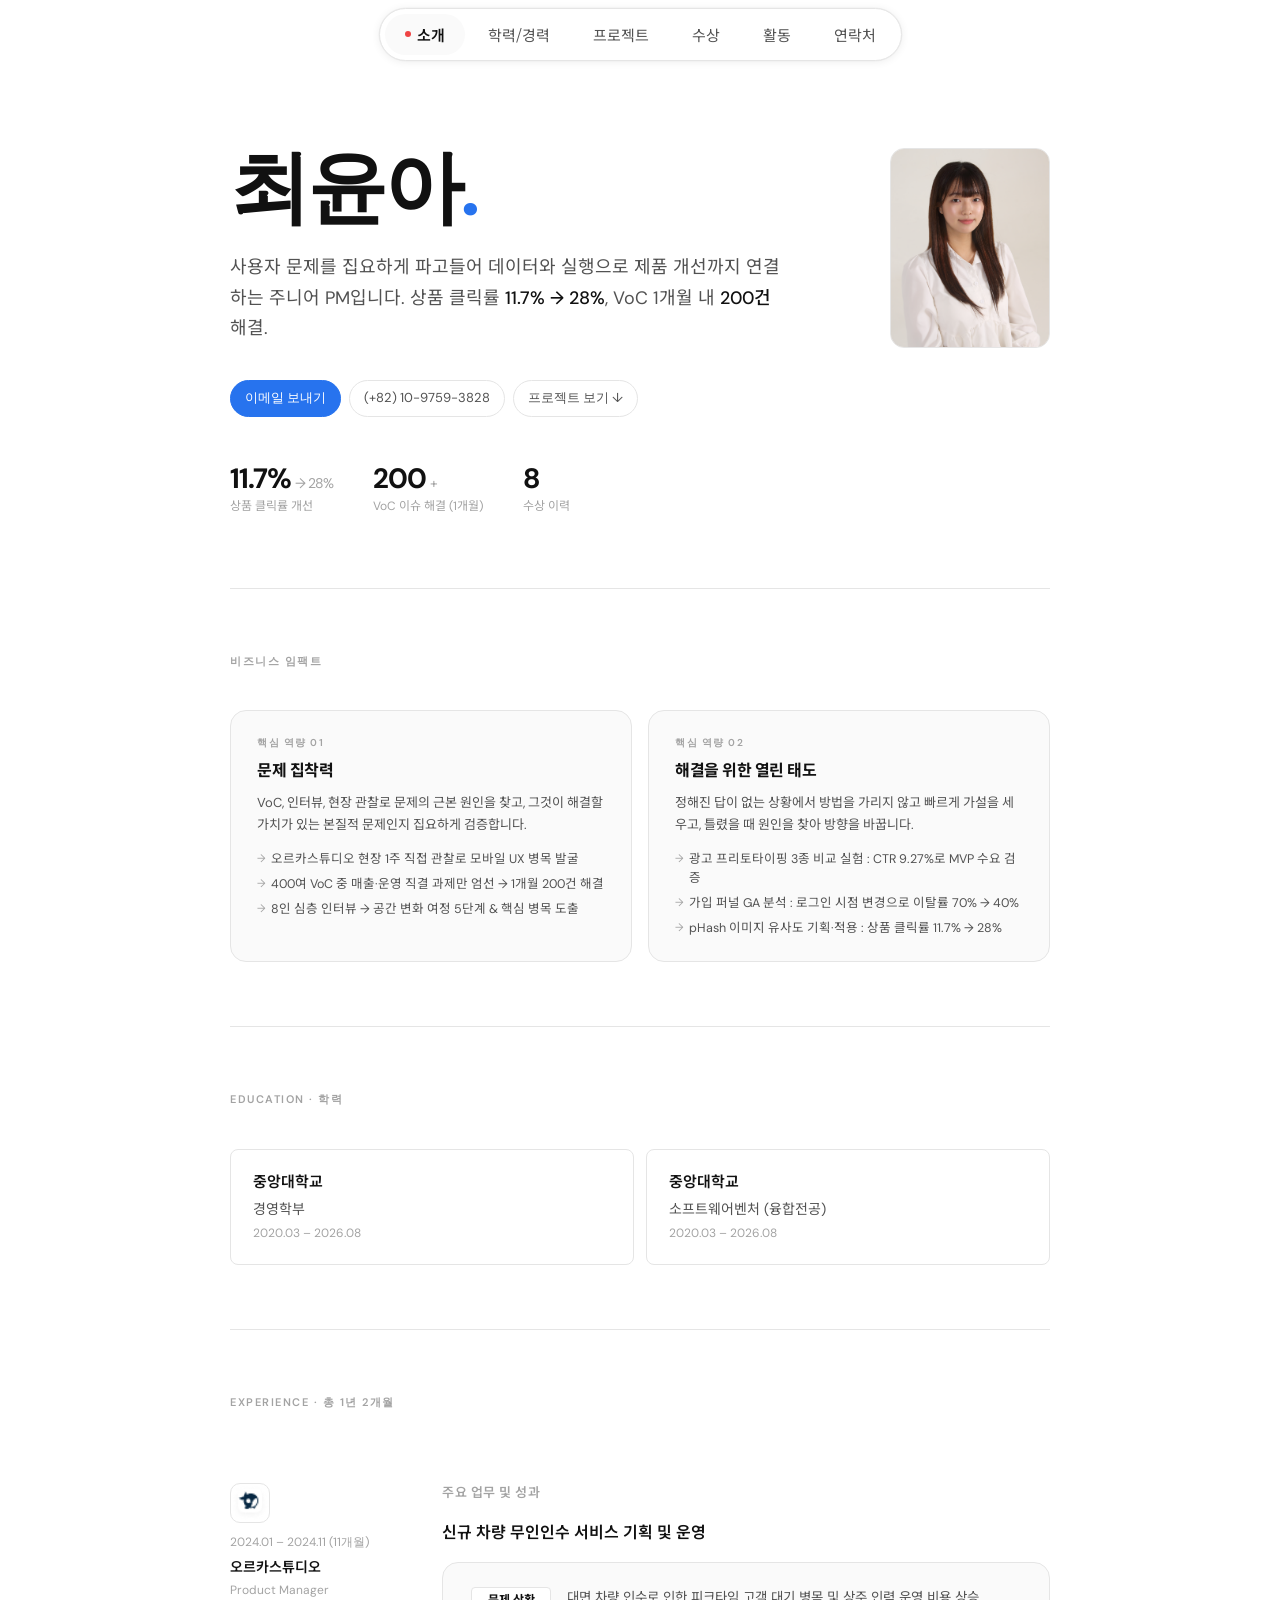
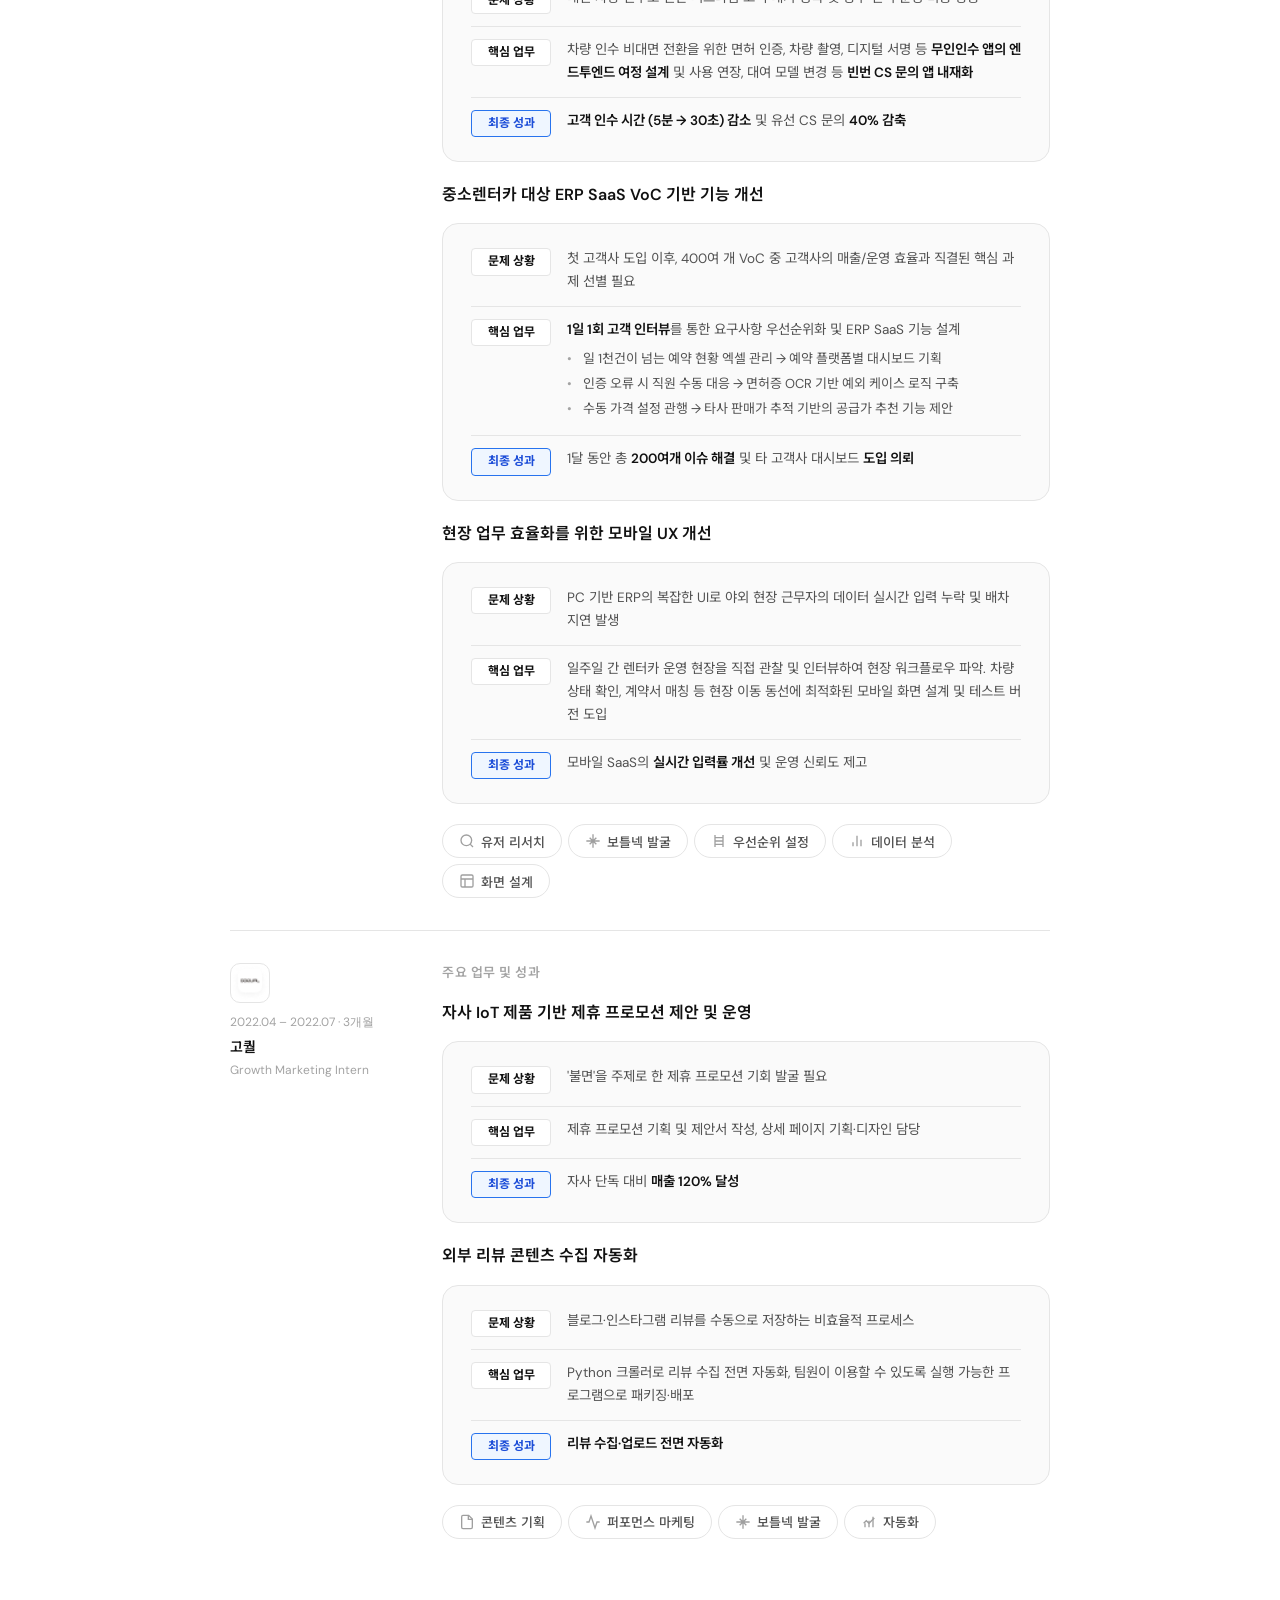
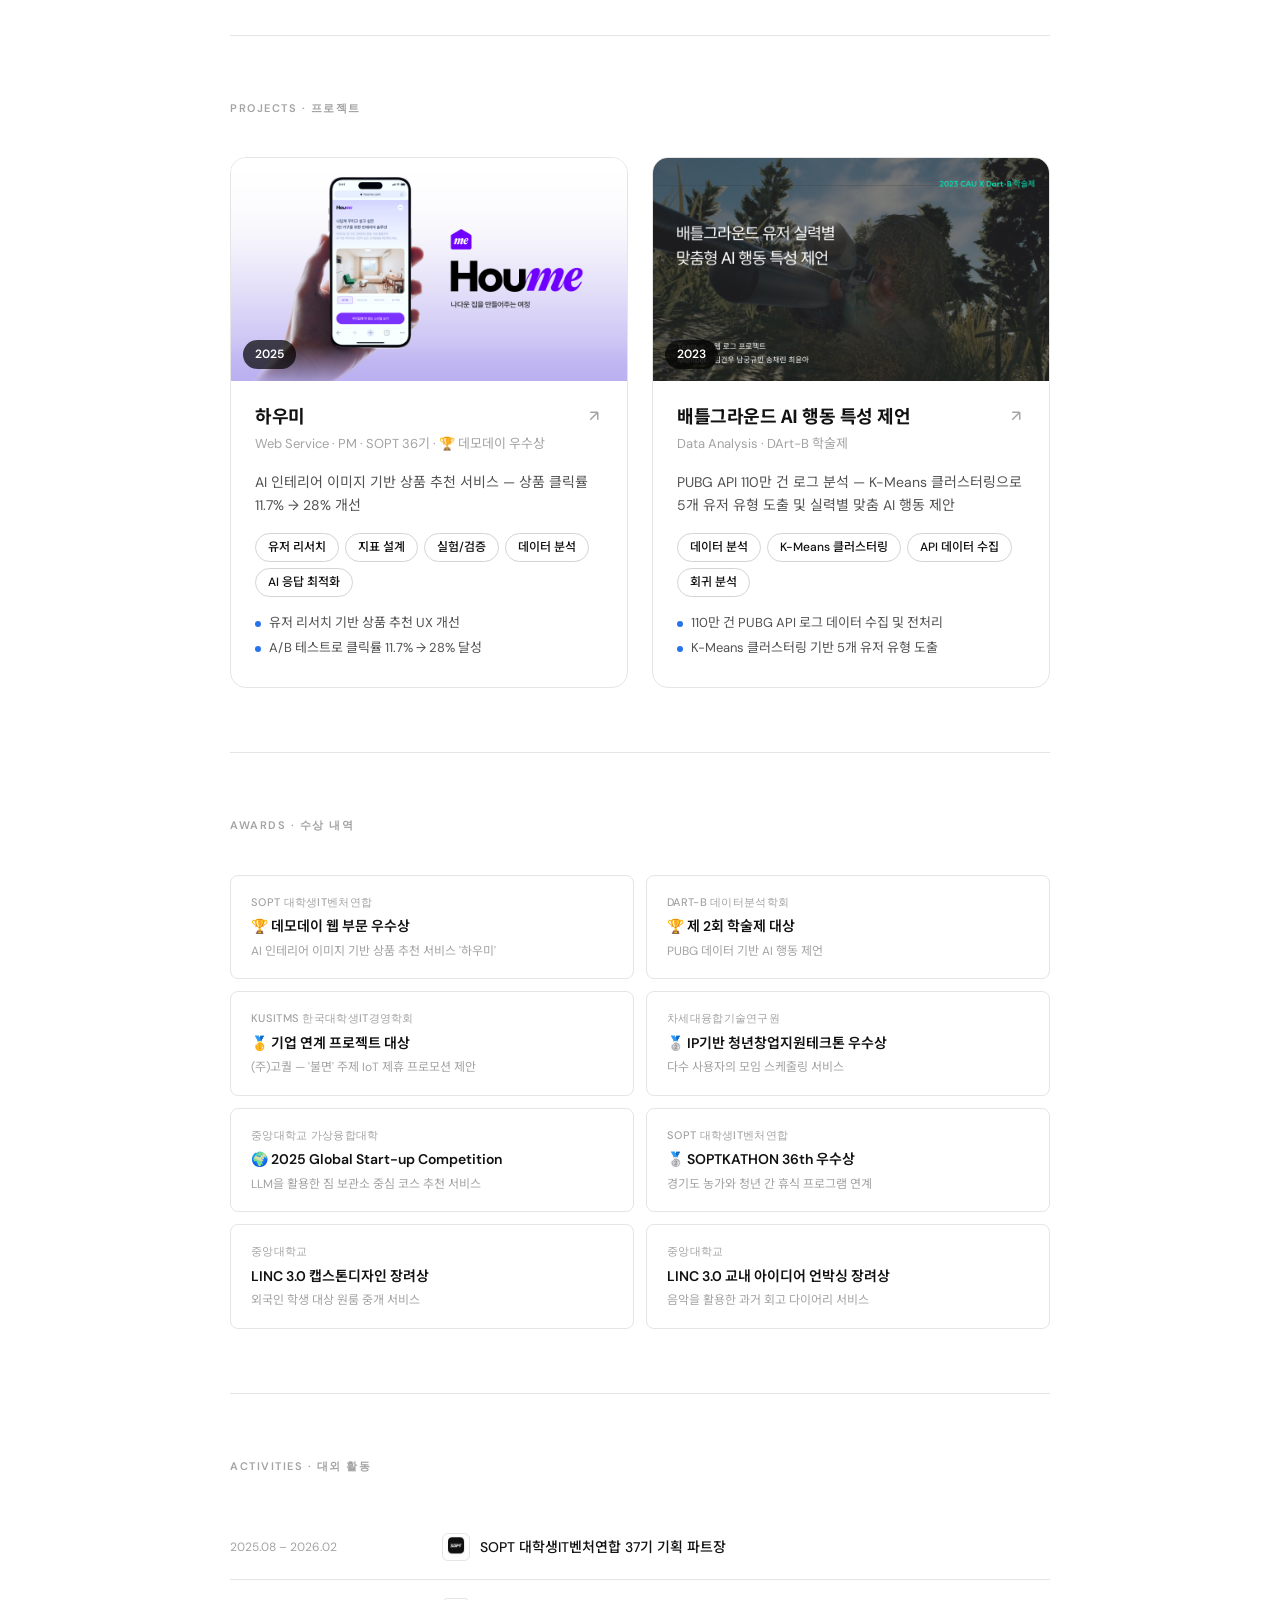
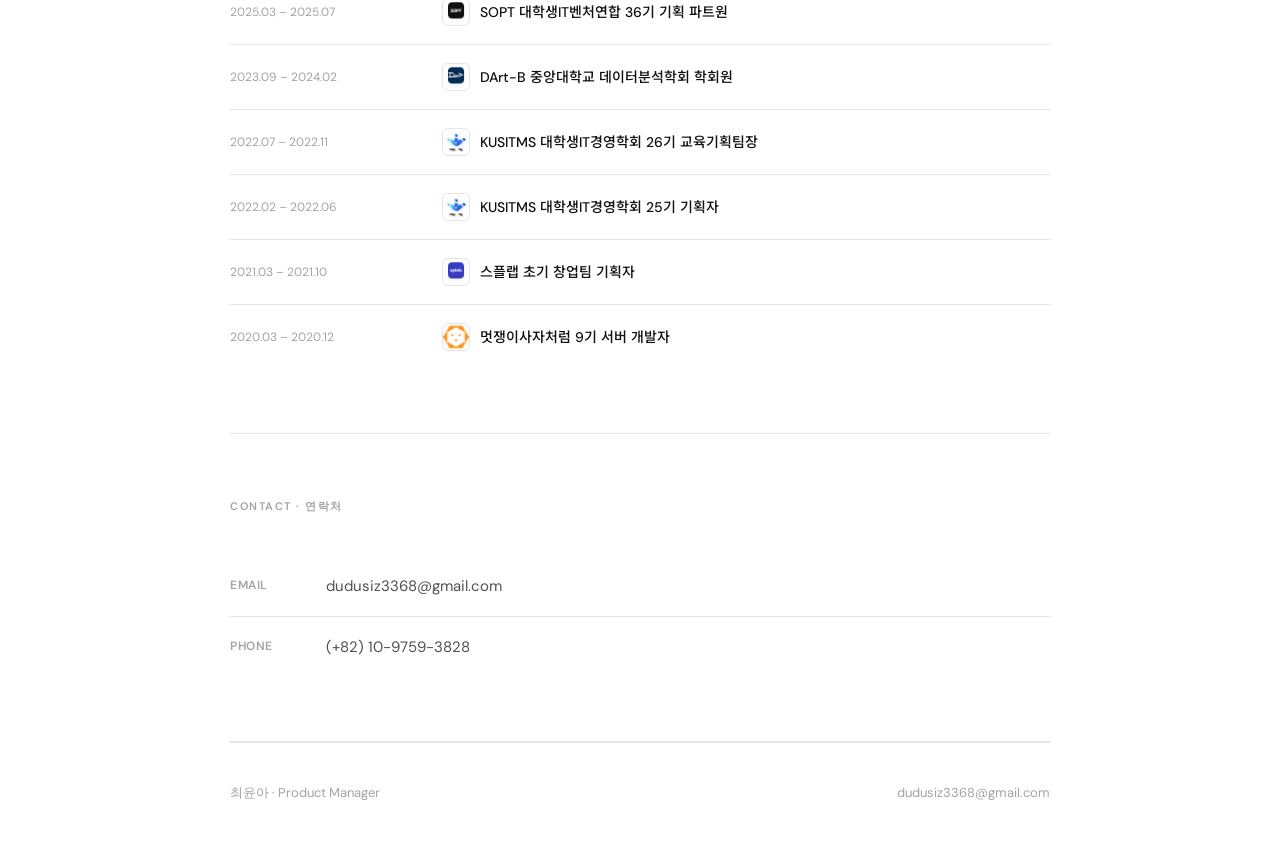
==== index.html @ f28ea129 "chage nav menu" ====
<!DOCTYPE html>
<html lang="ko">
<head>
<meta charset="UTF-8">
<meta name="viewport" content="width=device-width, initial-scale=1.0">
<title>최윤아 · Product Manager</title>
<link rel="preconnect" href="https://fonts.googleapis.com">
<link href="https://fonts.googleapis.com/css2?family=DM+Sans:ital,opsz,wght@0,9..40,300;0,9..40,400;0,9..40,500;0,9..40,600;0,9..40,700;1,9..40,400&family=Noto+Sans+KR:wght@300;400;500;700&display=swap" rel="stylesheet">
<link rel="stylesheet" href="style.css">
</head>
<body>

<!-- ══ NAV ══ -->
<nav>
  <div class="nav-pill" id="main-nav">
    <button class="nav-item active" onclick="showMain('about')" data-section="about">
      <span class="nav-dot"></span>소개
    </button>
    <button class="nav-item" onclick="showMain('education')" data-section="education">
      <span class="nav-dot"></span>학력/경력
    </button>
    <button class="nav-item" onclick="showMain('projects')" data-section="projects">
      <span class="nav-dot"></span>프로젝트
    </button>
    <button class="nav-item" onclick="showMain('awards')" data-section="awards">
      <span class="nav-dot"></span>수상
    </button>
    <button class="nav-item" onclick="showMain('activities')" data-section="activities">
      <span class="nav-dot"></span>활동
    </button>
    <button class="nav-item" onclick="showMain('contact')" data-section="contact">
      <span class="nav-dot"></span>연락처
    </button>
  </div>
</nav>

<!-- ══════════════════════════════════════
     MAIN PAGE
══════════════════════════════════════ -->
<div class="page" id="top">

<!-- HERO -->
<section class="hero" id="about">
  <div class="hero-body">
  <h1 class="hero-name">최윤아<em>.</em></h1>
  <p class="hero-tagline">
    사용자 문제를 집요하게 파고들어 데이터와 실행으로 제품 개선까지 연결하는 주니어 PM입니다.
    상품 클릭률 <strong>11.7% → 28%</strong>, VoC 1개월 내 <strong>200건</strong> 해결.
  </p>
  <div class="hero-links">
    <a class="pill pill-solid" href="mailto:dudusiz3368@gmail.com">이메일 보내기</a>
    <a class="pill" href="tel:+821097593828">(+82) 10-9759-3828</a>
    <a class="pill" onclick="showMain('projects');return false;" href="#projects">프로젝트 보기 ↓</a>
  </div>
  <div class="hero-stats">
    <div>
      <div class="stat-val">11.7%<small>→ 28%</small></div>
      <div class="stat-lbl">상품 클릭률 개선</div>
    </div>
    <div>
      <div class="stat-val">200<small>+</small></div>
      <div class="stat-lbl">VoC 이슈 해결 (1개월)</div>
    </div>
    <div>
      <div class="stat-val">8</div>
      <div class="stat-lbl">수상 이력</div>
    </div>
  </div>
  </div><!-- /hero-body -->
  <img class="hero-photo" src="images/profile.PNG" alt="최윤아 프로필 사진">
</section>


<!-- BUSINESS IMPACT -->
<section class="section" id="impact">
  <div class="section-eyebrow">비즈니스 임팩트</div>
  <div class="impact-grid">
    <div class="impact-card">
      <div class="impact-card-eyebrow">핵심 역량 01</div>
      <div class="impact-card-title">문제 집착력</div>
      <p class="impact-card-desc">VoC, 인터뷰, 현장 관찰로 문제의 근본 원인을 찾고, 그것이 해결할 가치가 있는 본질적 문제인지 집요하게 검증합니다.</p>
      <ul class="impact-list">
        <li>오르카스튜디오 현장 1주 직접 관찰로 모바일 UX 병목 발굴</li>
        <li>400여 VoC 중 매출·운영 직결 과제만 엄선 → 1개월 200건 해결</li>
        <li>8인 심층 인터뷰 → 공간 변화 여정 5단계 & 핵심 병목 도출</li>
      </ul>
    </div>
    <div class="impact-card">
      <div class="impact-card-eyebrow">핵심 역량 02</div>
      <div class="impact-card-title">해결을 위한 열린 태도</div>
      <p class="impact-card-desc">정해진 답이 없는 상황에서 방법을 가리지 않고 빠르게 가설을 세우고, 틀렸을 때 원인을 찾아 방향을 바꿉니다.</p>
      <ul class="impact-list">
        <li>광고 프리토타이핑 3종 비교 실험 : CTR 9.27%로 MVP 수요 검증</li>
        <li>가입 퍼널 GA 분석 : 로그인 시점 변경으로 이탈률 70% → 40%</li>
        <li>pHash 이미지 유사도 기획·적용 : 상품 클릭률 11.7% → 28%</li>
      </ul>
    </div>
  </div>
</section>

<!-- EDUCATION -->
<section class="section" id="education">
  <div class="section-eyebrow">Education · 학력</div>
  <div class="edu-grid">
    <div class="edu-card">
      <div class="edu-school">중앙대학교</div>
      <div class="edu-major">경영학부</div>
      <div class="edu-period">2020.03 – 2026.08</div>
    </div>
    <div class="edu-card">
      <div class="edu-school">중앙대학교</div>
      <div class="edu-major">소프트웨어벤처 (융합전공)</div>
      <div class="edu-period">2020.03 – 2026.08</div>
    </div>
  </div>
</section>

<!-- EXPERIENCE -->
<section class="section" id="experience">
  <div class="section-eyebrow">Experience · 총 1년 2개월</div>

  <div class="exp-item">
    <div>
      <img class="exp-logo" src="images/logo/icon-orca.png" alt="오르카스튜디오" onerror="this.style.display='none'">
      <div class="exp-period">2024.01 – 2024.11 (11개월)</div>
      <div class="exp-company">오르카스튜디오</div>
      <div class="exp-role">Product Manager</div>
    </div>
    <div>
      <div style="font-size:13px;font-weight:600;color:var(--gray-400);margin-bottom:16px;letter-spacing:0.5px;">주요 업무 및 성과</div>

      <div class="exp-job-title">신규 차량 무인인수 서비스 기획 및 운영</div>
      <div class="exp-task-card">
        <div class="exp-task-row">
          <span class="exp-task-label">문제 상황</span>
          <div class="exp-task-content">대면 차량 인수로 인한 피크타임 고객 대기 병목 및 상주 인력 운영 비용 상승</div>
        </div>
        <div class="exp-task-row">
          <span class="exp-task-label">핵심 업무</span>
          <div class="exp-task-content">차량 인수 비대면 전환을 위한 면허 인증, 차량 촬영, 디지털 서명 등 <strong>무인인수 앱의 엔드투엔드 여정 설계</strong> 및 사용 연장, 대여 모델 변경 등 <strong>빈번 CS 문의 앱 내재화</strong></div>
        </div>
        <div class="exp-task-row">
          <span class="exp-task-label result-label">최종 성과</span>
          <div class="exp-task-content"><strong>고객 인수 시간 (5분 → 30초) 감소</strong> 및 유선 CS 문의 <strong>40% 감축</strong></div>
        </div>
      </div>

      <div class="exp-job-title">중소렌터카 대상 ERP SaaS VoC 기반 기능 개선</div>
      <div class="exp-task-card">
        <div class="exp-task-row">
          <span class="exp-task-label">문제 상황</span>
          <div class="exp-task-content">첫 고객사 도입 이후, 400여 개 VoC 중 고객사의 매출/운영 효율과 직결된 핵심 과제 선별 필요</div>
        </div>
        <div class="exp-task-row">
          <span class="exp-task-label">핵심 업무</span>
          <div class="exp-task-content"><strong>1일 1회 고객 인터뷰</strong>를 통한 요구사항 우선순위화 및 ERP SaaS 기능 설계
            <ul>
              <li>일 1천건이 넘는 예약 현황 엑셀 관리 → 예약 플랫폼별 대시보드 기획</li>
              <li>인증 오류 시 직원 수동 대응 → 면허증 OCR 기반 예외 케이스 로직 구축</li>
              <li>수동 가격 설정 관행 → 타사 판매가 추적 기반의 공급가 추천 기능 제안</li>
            </ul>
          </div>
        </div>
        <div class="exp-task-row">
          <span class="exp-task-label result-label">최종 성과</span>
          <div class="exp-task-content">1달 동안 총 <strong>200여개 이슈 해결</strong> 및 타 고객사 대시보드 <strong>도입 의뢰</strong></div>
        </div>
      </div>

      <div class="exp-job-title">현장 업무 효율화를 위한 모바일 UX 개선</div>
      <div class="exp-task-card">
        <div class="exp-task-row">
          <span class="exp-task-label">문제 상황</span>
          <div class="exp-task-content">PC 기반 ERP의 복잡한 UI로 야외 현장 근무자의 데이터 실시간 입력 누락 및 배차 지연 발생</div>
        </div>
        <div class="exp-task-row">
          <span class="exp-task-label">핵심 업무</span>
          <div class="exp-task-content">일주일 간 렌터카 운영 현장을 직접 관찰 및 인터뷰하여 현장 워크플로우 파악. 차량 상태 확인, 계약서 매칭 등 현장 이동 동선에 최적화된 모바일 화면 설계 및 테스트 버전 도입</div>
        </div>
        <div class="exp-task-row">
          <span class="exp-task-label result-label">최종 성과</span>
          <div class="exp-task-content">모바일 SaaS의 <strong>실시간 입력률 개선</strong> 및 운영 신뢰도 제고</div>
        </div>
      </div>

      <div class="item-skills">
        <span class="skill-tag"><svg viewBox="0 0 24 24" fill="none" stroke="currentColor" stroke-width="2"><circle cx="11" cy="11" r="8"/><path d="m21 21-4.3-4.3"/></svg>유저 리서치</span>
        <span class="skill-tag"><svg viewBox="0 0 24 24" fill="none" stroke="currentColor" stroke-width="2"><path d="M12 2v20M2 12h20M7 7l10 10M17 7 7 17"/></svg>보틀넥 발굴</span>
        <span class="skill-tag"><svg viewBox="0 0 24 24" fill="none" stroke="currentColor" stroke-width="2"><path d="M6 3v18M18 3v18M6 12h12M6 7h12M6 17h12"/></svg>우선순위 설정</span>
        <span class="skill-tag"><svg viewBox="0 0 24 24" fill="none" stroke="currentColor" stroke-width="2"><path d="M18 20V10M12 20V4M6 20v-6"/></svg>데이터 분석</span>
        <span class="skill-tag"><svg viewBox="0 0 24 24" fill="none" stroke="currentColor" stroke-width="2"><rect x="3" y="3" width="18" height="18" rx="2"/><path d="M3 9h18M9 21V9"/></svg>화면 설계</span>
      </div>
    </div>
  </div>

  <div class="exp-item">
    <div>
      <img class="exp-logo" src="images/logo/icon-goqual.png" alt="고퀄(헤이홈)" onerror="this.style.display='none'">
      <div class="exp-period">2022.04 – 2022.07 · 3개월</div>
      <div class="exp-company">고퀄</div>
      <div class="exp-role">Growth Marketing Intern</div>
    </div>
    <div>
      <div style="font-size:13px;font-weight:600;color:var(--gray-400);margin-bottom:16px;letter-spacing:0.5px;">주요 업무 및 성과</div>

      <div class="exp-job-title">자사 IoT 제품 기반 제휴 프로모션 제안 및 운영</div>
      <div class="exp-task-card">
        <div class="exp-task-row">
          <span class="exp-task-label">문제 상황</span>
          <div class="exp-task-content">'불면'을 주제로 한 제휴 프로모션 기회 발굴 필요</div>
        </div>
        <div class="exp-task-row">
          <span class="exp-task-label">핵심 업무</span>
          <div class="exp-task-content">제휴 프로모션 기획 및 제안서 작성, 상세 페이지 기획·디자인 담당</div>
        </div>
        <div class="exp-task-row">
          <span class="exp-task-label result-label">최종 성과</span>
          <div class="exp-task-content">자사 단독 대비 <strong>매출 120% 달성</strong></div>
        </div>
      </div>

      <div class="exp-job-title">외부 리뷰 콘텐츠 수집 자동화</div>
      <div class="exp-task-card">
        <div class="exp-task-row">
          <span class="exp-task-label">문제 상황</span>
          <div class="exp-task-content">블로그·인스타그램 리뷰를 수동으로 저장하는 비효율적 프로세스</div>
        </div>
        <div class="exp-task-row">
          <span class="exp-task-label">핵심 업무</span>
          <div class="exp-task-content">Python 크롤러로 리뷰 수집 전면 자동화, 팀원이 이용할 수 있도록 실행 가능한 프로그램으로 패키징·배포</div>
        </div>
        <div class="exp-task-row">
          <span class="exp-task-label result-label">최종 성과</span>
          <div class="exp-task-content"><strong>리뷰 수집·업로드 전면 자동화</strong></div>
        </div>
      </div>

      <div class="item-skills">
        <span class="skill-tag"><svg viewBox="0 0 24 24" fill="none" stroke="currentColor" stroke-width="2"><path d="M14.5 2H6a2 2 0 0 0-2 2v16a2 2 0 0 0 2 2h12a2 2 0 0 0 2-2V7.5L14.5 2z"/><polyline points="14 2 14 8 20 8"/></svg>콘텐츠 기획</span>
        <span class="skill-tag"><svg viewBox="0 0 24 24" fill="none" stroke="currentColor" stroke-width="2"><path d="M22 12h-4l-3 9L9 3l-3 9H2"/></svg>퍼포먼스 마케팅</span>
        <span class="skill-tag"><svg viewBox="0 0 24 24" fill="none" stroke="currentColor" stroke-width="2"><path d="M12 2v20M2 12h20M7 7l10 10M17 7 7 17"/></svg>보틀넥 발굴</span>
        <span class="skill-tag"><svg viewBox="0 0 24 24" fill="none" stroke="currentColor" stroke-width="2"><path d="M12 20V10M18 20V4M6 20v-6"/><path d="m4 14 4-4 4 4 8-8"/></svg>자동화</span>
      </div>
    </div>
  </div>
</section>

<!-- PROJECTS LISTING (marco.fyi style) -->
<section class="section" id="projects">
  <div class="section-eyebrow">Projects · 프로젝트</div>

  <div class="proj-grid">

    <!-- 하우미 -->
    <a class="proj-card" href="houme/">
      <div class="proj-card-img">
        <img src="images/houme/title.png" alt="하우미" onerror="this.style.display='none'">
        <span class="proj-card-year">2025</span>
      </div>
      <div class="proj-card-body">
        <div class="proj-card-title-row">
          <span class="proj-card-title">하우미</span>
          <svg class="proj-card-arrow" viewBox="0 0 24 24" fill="none" stroke="currentColor" stroke-width="2" width="18" height="18"><path d="M7 17L17 7M17 7H7M17 7v10"/></svg>
        </div>
        <div class="proj-card-sub">Web Service · PM · SOPT 36기 · 🏆 데모데이 우수상</div>
        <p class="proj-card-desc">AI 인테리어 이미지 기반 상품 추천 서비스 — 상품 클릭률 11.7% → 28% 개선</p>
        <div class="proj-card-tags">
          <span class="proj-card-tag">유저 리서치</span>
          <span class="proj-card-tag">지표 설계</span>
          <span class="proj-card-tag">실험/검증</span>
          <span class="proj-card-tag">데이터 분석</span>
          <span class="proj-card-tag">AI 응답 최적화</span>
        </div>
        <ul class="proj-card-highlights">
          <li>유저 리서치 기반 상품 추천 UX 개선</li>
          <li>A/B 테스트로 클릭률 11.7% → 28% 달성</li>
        </ul>
      </div>
    </a>

    <!-- 배틀그라운드 AI -->
    <a class="proj-card" href="pubg/">
      <div class="proj-card-img">
        <img src="images/pubg/Slide Title.jpg" alt="PUBG 데이터 분석" onerror="this.style.display='none'">
        <span class="proj-card-year">2023</span>
      </div>
      <div class="proj-card-body">
        <div class="proj-card-title-row">
          <span class="proj-card-title">배틀그라운드 AI 행동 특성 제언</span>
          <svg class="proj-card-arrow" viewBox="0 0 24 24" fill="none" stroke="currentColor" stroke-width="2" width="18" height="18"><path d="M7 17L17 7M17 7H7M17 7v10"/></svg>
        </div>
        <div class="proj-card-sub">Data Analysis · DArt-B 학술제</div>
        <p class="proj-card-desc">PUBG API 110만 건 로그 분석 — K-Means 클러스터링으로 5개 유저 유형 도출 및 실력별 맞춤 AI 행동 제안</p>
        <div class="proj-card-tags">
          <span class="proj-card-tag">데이터 분석</span>
          <span class="proj-card-tag">K-Means 클러스터링</span>
          <span class="proj-card-tag">API 데이터 수집</span>
          <span class="proj-card-tag">회귀 분석</span>
        </div>
        <ul class="proj-card-highlights">
          <li>110만 건 PUBG API 로그 데이터 수집 및 전처리</li>
          <li>K-Means 클러스터링 기반 5개 유저 유형 도출</li>
        </ul>
      </div>
    </a>

  </div>
</section>

<!-- AWARDS -->
<section class="section" id="awards">
  <div class="section-eyebrow">Awards · 수상 내역</div>
  <div class="awards-grid">
    <div class="award-card">
      <div class="award-org">SOPT 대학생IT벤처연합</div>
      <div class="award-name">🏆 데모데이 웹 부문 우수상</div>
      <div class="award-desc">AI 인테리어 이미지 기반 상품 추천 서비스 '하우미'</div>
    </div>
    <div class="award-card">
      <div class="award-org">DArt-B 데이터분석학회</div>
      <div class="award-name">🏆 제 2회 학술제 대상</div>
      <div class="award-desc">PUBG 데이터 기반 AI 행동 제언</div>
    </div>
    <div class="award-card">
      <div class="award-org">KUSITMS 한국대학생IT경영학회</div>
      <div class="award-name">🥇 기업 연계 프로젝트 대상</div>
      <div class="award-desc">(주)고퀄 — '불면' 주제 IoT 제휴 프로모션 제안</div>
    </div>
    <div class="award-card">
      <div class="award-org">차세대융합기술연구원</div>
      <div class="award-name">🥈 IP기반 청년창업지원테크톤 우수상</div>
      <div class="award-desc">다수 사용자의 모임 스케줄링 서비스</div>
    </div>
    <div class="award-card">
      <div class="award-org">중앙대학교 가상융합대학</div>
      <div class="award-name">🌍 2025 Global Start-up Competition</div>
      <div class="award-desc">LLM을 활용한 짐 보관소 중심 코스 추천 서비스</div>
    </div>
    <div class="award-card">
      <div class="award-org">SOPT 대학생IT벤처연합</div>
      <div class="award-name">🥈 SOPTKATHON 36th 우수상</div>
      <div class="award-desc">경기도 농가와 청년 간 휴식 프로그램 연계</div>
    </div>
    <div class="award-card">
      <div class="award-org">중앙대학교</div>
      <div class="award-name">LINC 3.0 캡스톤디자인 장려상</div>
      <div class="award-desc">외국인 학생 대상 원룸 중개 서비스</div>
    </div>
    <div class="award-card">
      <div class="award-org">중앙대학교</div>
      <div class="award-name">LINC 3.0 교내 아이디어 언박싱 장려상</div>
      <div class="award-desc">음악을 활용한 과거 회고 다이어리 서비스</div>
    </div>
  </div>
</section>

<!-- ACTIVITIES -->
<section class="section" id="activities">
  <div class="section-eyebrow">Activities · 대외 활동</div>
  <div>
    <div class="act-item"><div class="act-period">2025.08 – 2026.02</div><div class="act-name-wrap"><img class="act-logo" src="images/logo/icon-sopt.png" alt="SOPT" onerror="this.style.display='none'"><div class="act-name">SOPT 대학생IT벤처연합 37기 기획 파트장</div></div></div>
    <div class="act-item"><div class="act-period">2025.03 – 2025.07</div><div class="act-name-wrap"><img class="act-logo" src="images/logo/icon-sopt.png" alt="SOPT" onerror="this.style.display='none'"><div class="act-name">SOPT 대학생IT벤처연합 36기 기획 파트원</div></div></div>
    <div class="act-item"><div class="act-period">2023.09 – 2024.02</div><div class="act-name-wrap"><img class="act-logo" src="images/logo/icon-dartb.png" alt="DArt-B" onerror="this.style.display='none'"><div class="act-name">DArt-B 중앙대학교 데이터분석학회 학회원</div></div></div>
    <div class="act-item"><div class="act-period">2022.07 – 2022.11</div><div class="act-name-wrap"><img class="act-logo" src="images/logo/icon-kusitms.png" alt="KUSITMS" onerror="this.style.display='none'"><div class="act-name">KUSITMS 대학생IT경영학회 26기 교육기획팀장</div></div></div>
    <div class="act-item"><div class="act-period">2022.02 – 2022.06</div><div class="act-name-wrap"><img class="act-logo" src="images/logo/icon-kusitms.png" alt="KUSITMS" onerror="this.style.display='none'"><div class="act-name">KUSITMS 대학생IT경영학회 25기 기획자</div></div></div>
    <div class="act-item"><div class="act-period">2021.03 – 2021.10</div><div class="act-name-wrap"><img class="act-logo" src="images/logo/icon-splab.png" alt="스플랩" onerror="this.style.display='none'"><div class="act-name">스플랩 초기 창업팀 기획자</div></div></div>
    <div class="act-item"><div class="act-period">2020.03 – 2020.12</div><div class="act-name-wrap"><img class="act-logo" src="images/logo/icon-likelion.png" alt="멋쟁이사자처럼" onerror="this.style.display='none'"><div class="act-name">멋쟁이사자처럼 9기 서버 개발자</div></div></div>
  </div>
</section>

<!-- CONTACT -->
<section class="section" id="contact">
  <div class="section-eyebrow">Contact · 연락처</div>
  <div class="contact-list">
    <a class="contact-row" href="mailto:dudusiz3368@gmail.com">
      <span class="contact-type">Email</span>
      <span class="contact-val">dudusiz3368@gmail.com</span>
    </a>
    <a class="contact-row" href="tel:+821097593828">
      <span class="contact-type">Phone</span>
      <span class="contact-val">(+82) 10-9759-3828</span>
    </a>
  </div>
</section>

<footer>
  <span>최윤아 · Product Manager</span>
  <span>dudusiz3368@gmail.com</span>
</footer>

</div><!-- .page -->

<!-- IMAGE MODAL -->
<div class="img-modal-overlay" id="imgModal" onclick="closeModal()">
  <button class="img-modal-close" onclick="closeModal()">&times;</button>
  <img id="imgModalImg" src="" alt="">
</div>

<script src="script.js"></script>
</body>
</html>
---- style.css ----
*, *::before, *::after { box-sizing: border-box; margin: 0; padding: 0; }
:root {
  --white: #ffffff;
  --gray-50: #FAFAFA;
  --gray-100: #E5E5E5;
  --gray-200: #D4D4D4;
  --gray-400: #A3A3A3;
  --gray-600: #525252;
  --black: #111111;
  --accent: #2773ee;
  --accent-light: #EFF6FF;
  --accent-dark: #1D4ED8;
  --red: #EF4444;
  --radius: 16px;
  --radius-sm: 8px;
}
html { scroll-behavior: smooth; }
body {
  font-family: 'DM Sans', 'Noto Sans KR', -apple-system, sans-serif;
  background: var(--white);
  color: var(--black);
  font-size: 16px;
  line-height: 1.6;
  -webkit-font-smoothing: antialiased;
}

/* ══ NAV ══ */
nav {
  position: fixed; top: 0; left: 0; right: 0; z-index: 200;
  height: 68px;
  display: flex; align-items: center; justify-content: center;
  background: rgba(255,255,255,0.9);
  backdrop-filter: blur(16px);
  -webkit-backdrop-filter: blur(16px);
}
.nav-pill {
  display: inline-flex; align-items: center; gap: 3px;
  background: var(--white);
  border: 1px solid var(--gray-100);
  border-radius: 100px;
  padding: 5px;
  box-shadow: 0 1px 8px rgba(0,0,0,0.07), 0 0 0 0.5px rgba(0,0,0,0.04);
}
.nav-item {
  display: flex; align-items: center; gap: 6px;
  font-size: 15px; font-weight: 400;
  padding: 10px 20px; border-radius: 100px;
  color: var(--gray-600); text-decoration: none;
  transition: all 0.15s;
  font-family: 'Noto Sans KR', 'DM Sans', sans-serif;
  white-space: nowrap; cursor: pointer; border: none; background: none;
}
.nav-item:hover { color: var(--black); background: var(--gray-50); }
.nav-item.active {
  background: var(--gray-50);
  color: var(--black);
  font-weight: 600;
}
.nav-dot {
  width: 6px; height: 6px; border-radius: 50%;
  background: var(--red); flex-shrink: 0;
  display: none;
}
.nav-item.active .nav-dot { display: block; }

/* ══ MAIN LAYOUT ══ */
.page { padding-top: 68px; max-width: 900px; margin: 0 auto; padding-left: 40px; padding-right: 40px; }

/* ══ HERO ══ */
.hero {
  padding: 80px 0 72px;
  border-bottom: 1px solid var(--gray-100);
}
.hero-name {
  font-size: clamp(48px, 7vw, 80px);
  font-weight: 700; letter-spacing: -3px; line-height: 1.0;
  color: var(--black); margin-bottom: 24px;
  font-family: 'DM Sans', sans-serif;
}
.hero-name em { font-style: normal; color: var(--accent); }
.hero-tagline {
  font-size: 18px; color: var(--gray-600); line-height: 1.7;
  max-width: 560px; margin-bottom: 36px; font-weight: 400;
}
.hero-tagline strong { color: var(--black); font-weight: 500; }
.hero-links { display: flex; flex-wrap: wrap; gap: 8px; margin-bottom: 48px; }
.pill {
  display: inline-flex; align-items: center; gap: 6px;
  font-size: 13px; padding: 7px 14px; border-radius: 100px;
  border: 1px solid var(--gray-100); color: var(--gray-600);
  text-decoration: none; transition: all 0.12s;
  font-family: 'DM Sans', sans-serif; background: var(--white);
}
.pill:hover { border-color: var(--black); color: var(--black); }
.pill-solid { background: var(--accent) !important; color: var(--white) !important; border-color: var(--accent) !important; }
.pill-solid:hover { background: var(--accent-dark) !important; }
.hero-stats { display: flex; gap: 40px; flex-wrap: wrap; }
.stat-val { font-size: 28px; font-weight: 700; letter-spacing: -1px; color: var(--black); line-height: 1; font-family: 'DM Sans', sans-serif; }
.stat-val small { font-size: 14px; font-weight: 400; color: var(--gray-400); margin-left: 4px; }
.stat-lbl { font-size: 12px; color: var(--gray-400); margin-top: 4px; }

/* ══ HERO PHOTO ══ */
.hero { display: flex; align-items: flex-start; gap: 40px; }
.hero-body { flex: 1; min-width: 0; }
.hero-photo {
  width: 160px; height: 200px;
  border-radius: 14px;
  object-fit: cover; object-position: center 15%;
  flex-shrink: 0;
  border: 1px solid var(--gray-100);
}
@media (max-width: 600px) {
  .hero { flex-direction: column-reverse; gap: 20px; }
  .hero-photo { width: 100%; height: 220px; }
}

/* ══ BUSINESS IMPACT ══ */
.impact-grid {
  display: grid; grid-template-columns: 1fr 1fr; gap: 16px; margin-top: 0;
}
.impact-card {
  padding: 24px 26px; border: 1px solid var(--gray-100);
  border-radius: var(--radius); background: var(--gray-50);
}
.impact-card-eyebrow {
  font-size: 10px; font-weight: 600; letter-spacing: 1.5px;
  text-transform: uppercase; color: var(--gray-400);
  margin-bottom: 10px; font-family: 'DM Sans', sans-serif;
}
.impact-card-title {
  font-size: 16px; font-weight: 700; letter-spacing: -0.5px;
  color: var(--black); margin-bottom: 10px; line-height: 1.3;
}
.impact-card-desc {
  font-size: 13px; color: var(--gray-600); line-height: 1.7;
  margin-bottom: 14px;
}
.impact-list {
  list-style: none; padding: 0; margin: 0;
  display: flex; flex-direction: column; gap: 6px;
}
.impact-list li {
  font-size: 12.5px; color: var(--gray-600); line-height: 1.5;
  padding-left: 14px; position: relative;
}
.impact-list li::before {
  content: '→'; position: absolute; left: 0; color: var(--gray-400); font-size: 11px;
}
@media (max-width: 600px) { .impact-grid { grid-template-columns: 1fr; } }

/* ══ SKILL CHIPS under exp/proj ══ */
.item-skills {
  display: flex; flex-wrap: wrap; gap: 6px; margin-top: 16px;
}
.skill-tag {
  display: inline-flex; align-items: center; gap: 6px;
  font-size: 13px; font-weight: 500; padding: 8px 16px;
  border-radius: 100px; border: 1px solid var(--gray-100);
  color: var(--gray-600); background: var(--white);
  font-family: 'Noto Sans KR', 'DM Sans', sans-serif;
  line-height: 1;
}
.skill-tag svg { width: 16px; height: 16px; flex-shrink: 0; opacity: 0.55; }

/* ══ CONTACT ══ */
.contact-list { display: flex; flex-direction: column; gap: 0; }
.contact-row {
  display: flex; align-items: center; gap: 24px;
  padding: 18px 0; border-bottom: 1px solid var(--gray-100);
  text-decoration: none; color: inherit;
  transition: background 0.1s;
}
.contact-row:last-child { border-bottom: none; }
.contact-row:hover .contact-val { color: var(--black); }
.contact-type {
  font-size: 12px; font-weight: 600; letter-spacing: 0.5px;
  color: var(--gray-400); width: 72px; flex-shrink: 0;
  font-family: 'DM Sans', sans-serif; text-transform: uppercase;
}
.contact-val {
  font-size: 15px; color: var(--gray-600); transition: color 0.12s;
}

/* ══ SECTION ══ */
.section { padding: 64px 0; border-bottom: 1px solid var(--gray-100); }
.section-eyebrow { font-size: 11px; font-weight: 600; letter-spacing: 1.5px; text-transform: uppercase; color: var(--gray-400); margin-bottom: 40px; font-family: 'DM Sans', sans-serif; }

/* ══ EDUCATION ══ */
.edu-grid { display: grid; grid-template-columns: 1fr 1fr; gap: 12px; }
.edu-card { padding: 20px 22px; border: 1px solid var(--gray-100); border-radius: var(--radius-sm); }
.edu-school { font-size: 15px; font-weight: 600; margin-bottom: 4px; }
.edu-major { font-size: 14px; color: var(--gray-600); }
.edu-period { font-size: 12px; color: var(--gray-400); margin-top: 4px; font-family: 'DM Sans', sans-serif; }

/* ══ EXPERIENCE ══ */
.exp-item { display: grid; grid-template-columns: 180px 1fr; gap: 32px; padding: 32px 0; border-bottom: 1px solid var(--gray-100); }
.exp-item:last-child { border-bottom: none; }
.exp-period { font-size: 12px; color: var(--gray-400); margin-bottom: 4px; font-family: 'DM Sans', sans-serif; }
.exp-logo {
  width: 40px; height: 40px; border-radius: 10px; object-fit: contain;
  border: 1px solid var(--gray-100); background: var(--white);
  margin-bottom: 10px; display: block;
}
.exp-company { font-size: 14px; font-weight: 600; color: var(--black); }
.exp-role { font-size: 12px; color: var(--gray-400); margin-top: 2px; }
.exp-job-title { font-size: 16px; font-weight: 600; margin-bottom: 16px; color: var(--black); }
.exp-desc { font-size: 14px; color: var(--gray-600); line-height: 1.7; margin-bottom: 12px; }
.exp-result { display: inline-flex; align-items: center; gap: 6px; font-size: 13px; padding: 6px 12px; border-radius: 100px; background: var(--gray-50); color: var(--gray-600); margin-top: 8px; margin-right: 6px; margin-bottom: 6px; font-family: 'DM Sans', sans-serif; }
.exp-divider { width: 100%; height: 1px; background: var(--gray-100); margin: 24px 0; }

/* ══ EXP TASK CARD ══ */
.exp-task-card {
  background: var(--gray-50); border: 1px solid var(--gray-100);
  border-radius: var(--radius); padding: 24px 28px; margin-bottom: 20px;
}
.exp-task-card:last-of-type { margin-bottom: 0; }
.exp-task-row {
  display: grid; grid-template-columns: 80px 1fr; gap: 8px 16px;
  padding: 12px 0; border-bottom: 1px solid var(--gray-100);
}
.exp-task-row:first-child { padding-top: 0; }
.exp-task-row:last-child { border-bottom: none; padding-bottom: 0; }
.exp-task-label {
  font-size: 12px; font-weight: 700; color: var(--black);
  padding: 3px 10px; border-radius: 4px; background: var(--white);
  border: 1px solid var(--gray-100);
  text-align: center; align-self: start; white-space: nowrap;
  font-family: 'DM Sans', 'Noto Sans KR', sans-serif;
}
.exp-task-label.result-label {
  background: var(--accent-light); border-color: var(--accent); color: var(--accent-dark);
}
.exp-task-content { font-size: 13.5px; color: var(--gray-600); line-height: 1.7; }
.exp-task-content strong { color: var(--black); font-weight: 600; }
.exp-task-content ul {
  list-style: none; padding: 0; margin: 6px 0 0;
}
.exp-task-content ul li {
  padding-left: 16px; position: relative; margin-bottom: 3px; font-size: 13px;
}
.exp-task-content ul li::before {
  content: '•'; position: absolute; left: 0; color: var(--gray-400);
}
.exp-task-result-row {
  display: flex; align-items: center; gap: 10px;
  padding: 14px 0 0; margin-top: 4px;
}
.exp-task-result-icon { font-size: 16px; flex-shrink: 0; }
.exp-task-result-text { font-size: 14px; font-weight: 600; color: var(--black); line-height: 1.5; }

/* ══ AWARDS ══ */
.awards-grid { display: grid; grid-template-columns: 1fr 1fr; gap: 12px; }
.award-card { padding: 18px 20px; border: 1px solid var(--gray-100); border-radius: var(--radius-sm); transition: border-color 0.12s; }
.award-card:hover { border-color: var(--gray-200); }
.award-org { font-size: 11px; color: var(--gray-400); font-weight: 500; letter-spacing: 0.3px; text-transform: uppercase; margin-bottom: 4px; font-family: 'DM Sans', sans-serif; }
.award-name { font-size: 14px; font-weight: 600; color: var(--black); margin-bottom: 4px; }
.award-desc { font-size: 12px; color: var(--gray-400); line-height: 1.55; }

/* ══ ACTIVITIES ══ */
.act-item { display: grid; grid-template-columns: 180px 1fr; gap: 32px; padding: 18px 0; border-bottom: 1px solid var(--gray-100); align-items: center; }
.act-item:last-child { border-bottom: none; }
.act-period { font-size: 12px; color: var(--gray-400); font-family: 'DM Sans', sans-serif; }
.act-name-wrap { display: flex; align-items: center; gap: 10px; }
.act-logo {
  width: 28px; height: 28px; border-radius: 6px; object-fit: contain;
  border: 1px solid var(--gray-100); background: var(--white); flex-shrink: 0;
}
.act-name { font-size: 14px; font-weight: 500; color: var(--black); }

/* ══ PROJECT LISTING ══ */
.proj-grid { display: grid; grid-template-columns: 1fr 1fr; gap: 24px; }
.proj-card {
  display: block; text-decoration: none; color: inherit;
  border: 1px solid var(--gray-100); border-radius: var(--radius);
  overflow: hidden; cursor: pointer; transition: box-shadow 0.2s, border-color 0.2s;
  background: var(--white);
}
.proj-card:hover { border-color: var(--gray-200); box-shadow: 0 4px 20px rgba(0,0,0,0.06); }
.proj-card-img {
  position: relative; aspect-ratio: 16/9; overflow: hidden; background: var(--gray-50);
}
.proj-card-img img { width: 100%; height: 100%; object-fit: cover; display: block; }
.proj-card-year {
  position: absolute; bottom: 12px; left: 12px;
  display: inline-flex; align-items: center; gap: 6px;
  font-size: 12px; font-weight: 600; padding: 5px 12px; border-radius: 100px;
  background: rgba(0,0,0,0.7); color: white; font-family: 'DM Sans', sans-serif;
}
.proj-card-body { padding: 20px 24px 24px; }
.proj-card-title-row { display: flex; align-items: center; gap: 8px; margin-bottom: 4px; }
.proj-card-title { font-size: 18px; font-weight: 700; letter-spacing: -0.5px; color: var(--black); flex: 1; font-family: 'Noto Sans KR', 'DM Sans', sans-serif; }
.proj-card-arrow { color: var(--gray-400); flex-shrink: 0; transition: color 0.15s; }
.proj-card:hover .proj-card-arrow { color: var(--black); }
.proj-card-sub { font-size: 13px; color: var(--gray-400); margin-bottom: 16px; }
.proj-card-desc { font-size: 14px; color: var(--gray-600); line-height: 1.65; margin-bottom: 16px; }
.proj-card-tags { display: flex; flex-wrap: wrap; gap: 6px; margin-bottom: 16px; }
.proj-card-tag {
  font-size: 12px; padding: 4px 12px; border-radius: 100px;
  border: 1px solid var(--gray-200); color: var(--black); font-weight: 500;
  font-family: 'DM Sans', 'Noto Sans KR', sans-serif;
}
.proj-card-highlights { list-style: none; padding: 0; margin: 0; }
.proj-card-highlights li {
  font-size: 13px; color: var(--gray-600); line-height: 1.6;
  padding-left: 14px; position: relative; margin-bottom: 4px;
}
.proj-card-highlights li::before {
  content: ''; position: absolute; left: 0; top: 8px;
  width: 6px; height: 6px; border-radius: 50%; background: var(--accent);
}

/* ══ SKILLS ══ */
.skills-row { margin-bottom: 24px; }
.skills-row-label { font-size: 12px; color: var(--gray-400); font-weight: 500; letter-spacing: 0.5px; text-transform: uppercase; margin-bottom: 10px; font-family: 'DM Sans', sans-serif; }
.skill-chips { display: flex; flex-wrap: wrap; gap: 6px; }
.chip { font-size: 13px; padding: 5px 12px; border-radius: 100px; border: 1px solid var(--gray-100); color: var(--gray-600); background: var(--white); font-family: 'DM Sans', sans-serif; }

/* ══ FOOTER ══ */
footer { padding: 40px 0 48px; display: flex; justify-content: space-between; align-items: center; border-top: 1px solid var(--gray-100); font-size: 13px; color: var(--gray-400); font-family: 'DM Sans', sans-serif; }

/* ══ PROJECT DETAIL PAGE ══ */
#project-detail {
  display: none;
  padding-top: 68px;
  max-width: 900px; margin: 0 auto; padding-left: 40px; padding-right: 40px;
}
#project-detail.visible { display: block; }

.detail-back {
  display: inline-flex; align-items: center; gap: 8px;
  font-size: 13px; color: var(--gray-600); cursor: pointer;
  padding: 28px 0 0;
  font-family: 'DM Sans', sans-serif;
  border: none; background: none; transition: color 0.12s;
}
.detail-back:hover { color: var(--black); }
.detail-back svg { width: 14px; height: 14px; }

.detail-header { padding: 24px 0 48px; border-bottom: 1px solid var(--gray-100); }
.detail-badge-row { display: flex; gap: 6px; flex-wrap: wrap; margin-bottom: 14px; }
.detail-badge { font-size: 11px; padding: 4px 10px; border-radius: 100px; border: 1px solid var(--gray-100); color: var(--gray-400); font-family: 'DM Sans', sans-serif; font-weight: 500; }
.detail-title { font-size: clamp(24px, 4vw, 36px); font-weight: 700; letter-spacing: -1px; line-height: 1.35; margin-bottom: 20px; font-family: 'Noto Sans KR', 'DM Sans', sans-serif; }
.detail-intro { font-size: 16px; color: var(--gray-600); line-height: 1.75; max-width: 600px; margin-bottom: 24px; }
.detail-meta-grid { display: grid; grid-template-columns: repeat(auto-fill, minmax(120px, 1fr)); gap: 16px; padding: 24px; background: var(--gray-50); border-radius: var(--radius); margin-bottom: 32px; }
.detail-meta-cell dt { font-size: 11px; color: var(--gray-400); font-weight: 600; letter-spacing: 0.5px; text-transform: uppercase; margin-bottom: 4px; font-family: 'DM Sans', sans-serif; }
.detail-meta-cell dd { font-size: 14px; color: var(--black); font-weight: 500; }

.kpi-row { display: grid; grid-template-columns: repeat(3, 1fr); border: 1px solid var(--gray-100); border-radius: var(--radius); overflow: hidden; margin-bottom: 40px; }
.kpi-cell { padding: 24px 28px; border-right: 1px solid var(--gray-100); }
.kpi-cell:last-child { border-right: none; }
.kpi-val { font-size: 20px; font-weight: 700; letter-spacing: -0.5px; color: var(--black); line-height: 1; margin-bottom: 6px; font-family: 'DM Sans', sans-serif; }
.kpi-arrow { color: var(--gray-400); font-weight: 300; margin: 0 4px; }
.kpi-lbl { font-size: 12px; color: var(--gray-400); }

.process-flow { display: flex; align-items: center; gap: 4px; flex-wrap: wrap; margin: 20px 0; row-gap: 10px; }
.process-step { font-size: 13px; font-weight: 500; padding: 8px 16px; background: var(--gray-50); border: 1px solid var(--gray-100); border-radius: 100px; white-space: nowrap; color: var(--gray-600); font-family: 'Noto Sans KR', 'DM Sans', sans-serif; }
.process-step.done { background: var(--black); color: white; border-color: var(--black); }
.process-arrow { color: var(--gray-200); padding: 0 4px; font-size: 13px; flex-shrink: 0; }

/* detail layout */
.detail-body { display: grid; grid-template-columns: 192px 1fr; gap: 56px; align-items: start; padding: 48px 0; }
.detail-toc { position: sticky; top: 84px; }
.toc-eyebrow { font-size: 10px; letter-spacing: 1.5px; text-transform: uppercase; color: var(--gray-400); margin-bottom: 12px; font-family: 'DM Sans', sans-serif; font-weight: 600; }
.toc-link { display: block; font-size: 13px; color: var(--gray-400); text-decoration: none; padding: 4px 0 4px 12px; border-left: 2px solid transparent; transition: color 0.12s; line-height: 1.5; margin-bottom: 2px; font-family: 'DM Sans', sans-serif; }
.toc-link:hover { color: var(--black); }
.toc-link.active { color: var(--black); border-left-color: var(--black); font-weight: 500; }
.toc-sub { padding-left: 24px; font-size: 12px; }

.proj-block { margin-bottom: 52px; scroll-margin-top: 76px; }
.proj-block-title { font-size: 13px; font-weight: 700; text-transform: uppercase; letter-spacing: 1.5px; color: var(--gray-400); margin-bottom: 20px; padding-bottom: 12px; border-bottom: 1px solid var(--gray-100); font-family: 'DM Sans', sans-serif; }
.proj-block-h2 { font-size: 22px; font-weight: 700; letter-spacing: -0.5px; margin-bottom: 16px; color: var(--black); font-family: 'DM Sans', sans-serif; }
.proj-block-h3 { font-size: 15px; font-weight: 600; color: var(--black); margin-bottom: 10px; margin-top: 24px; }
.proj-block p, .proj-block li { font-size: 14px; color: var(--gray-600); line-height: 1.75; margin-bottom: 10px; }
.proj-block ul { padding-left: 16px; }
.proj-block li { margin-bottom: 6px; }

.callout { background: var(--gray-50); border-radius: var(--radius-sm); padding: 16px 20px; margin: 16px 0; font-size: 14px; color: var(--gray-600); line-height: 1.7; border: 1px solid var(--gray-100); }
.callout-title { font-weight: 600; color: var(--black); margin-bottom: 6px; font-size: 14px; }
.callout.info { background: #EEF5FF; border-color: #C5D9F8; }
.callout.success { background: #F0FAF4; border-color: #C3E6CB; }
.callout.warning { background: #FFFBF0; border-color: #FFE4A0; }
.callout.key { background: var(--black); color: rgba(255,255,255,0.85); border-color: var(--black); }
.callout.key .callout-title { color: white; }

.tbl { width: 100%; border-collapse: collapse; font-size: 13px; margin: 16px 0; }
.tbl th { background: var(--gray-50); padding: 9px 14px; text-align: left; font-weight: 600; color: var(--gray-600); border-bottom: 1px solid var(--gray-100); font-size: 12px; text-transform: uppercase; letter-spacing: 0.5px; font-family: 'DM Sans', sans-serif; }
.tbl td { padding: 11px 14px; border-bottom: 1px solid var(--gray-100); vertical-align: top; line-height: 1.6; color: var(--gray-600); }
.tbl tr:last-child td { border-bottom: none; }

.img-frame { border-radius: var(--radius); overflow: hidden; background: var(--gray-50); margin: 16px 0; border: 1px solid var(--gray-100); }
.img-frame img { width: 100%; display: block; cursor: zoom-in; }
.img-placeholder { min-height: 180px; display: none; flex-direction: column; align-items: center; justify-content: center; color: var(--gray-400); gap: 8px; padding: 32px; text-align: center; font-size: 13px; }
.img-cap { font-size: 12px; color: var(--gray-400); padding: 10px 16px; border-top: 1px solid var(--gray-100); background: var(--white); font-family: 'DM Sans', sans-serif; }

/* ══ IMAGE MODAL ══ */
.img-modal-overlay {
  display: none; position: fixed; inset: 0; z-index: 9999;
  background: rgba(0,0,0,0.85); backdrop-filter: blur(8px);
  align-items: center; justify-content: center; cursor: zoom-out;
}
.img-modal-overlay.visible { display: flex; animation: modalFadeIn 0.2s ease; }
@keyframes modalFadeIn { from { opacity: 0; } to { opacity: 1; } }
.img-modal-overlay img {
  max-width: 90vw; max-height: 90vh; object-fit: contain;
  border-radius: 8px; box-shadow: 0 8px 40px rgba(0,0,0,0.4);
  animation: modalZoomIn 0.25s ease;
}
@keyframes modalZoomIn { from { transform: scale(0.9); opacity: 0; } to { transform: scale(1); opacity: 1; } }
.img-modal-close {
  position: fixed; top: 20px; right: 24px;
  width: 36px; height: 36px; border-radius: 50%;
  background: rgba(255,255,255,0.15); border: none;
  color: white; font-size: 20px; cursor: pointer;
  display: flex; align-items: center; justify-content: center;
  transition: background 0.15s;
}
.img-modal-close:hover { background: rgba(255,255,255,0.3); }

.insight-card { border: 1px solid var(--gray-100); border-radius: var(--radius-sm); padding: 16px 20px; margin: 10px 0; font-size: 13px; }
.insight-num { display: inline-flex; align-items: center; justify-content: center; width: 20px; height: 20px; border-radius: 50%; background: var(--black); color: white; font-size: 10px; font-weight: 700; margin-right: 8px; flex-shrink: 0; font-family: 'DM Sans', sans-serif; }
.insight-hd { display: flex; align-items: center; font-weight: 600; color: var(--black); margin-bottom: 10px; }
.insight-row { display: grid; grid-template-columns: 52px 1fr; gap: 6px 10px; margin: 3px 0; color: var(--gray-600); }
.insight-key { font-size: 11px; font-weight: 700; color: var(--black); text-transform: uppercase; letter-spacing: 0.3px; font-family: 'DM Sans', sans-serif; }

/* ══ SCROLL ANIMATION ══ */
.fade-up {
  opacity: 0;
  transform: translateY(20px);
  transition: opacity 0.6s ease-out, transform 0.6s ease-out;
}
.fade-up.is-visible {
  opacity: 1;
  transform: translateY(0);
}

/* ══ RESPONSIVE ══ */
@media (max-width: 720px) {
  .page, #project-detail { padding-left: 20px; padding-right: 20px; }
  .hero-name { letter-spacing: -2px; }
  .proj-grid { grid-template-columns: 1fr; }
  .detail-body { grid-template-columns: 1fr; }
  .detail-toc { display: none; }
  .exp-item, .act-item { grid-template-columns: 1fr; gap: 4px; }
  .exp-task-row { grid-template-columns: 72px 1fr; gap: 6px 10px; }
  .awards-grid, .edu-grid { grid-template-columns: 1fr; }
  .kpi-row { grid-template-columns: 1fr; }
  .kpi-cell { border-right: none; border-bottom: 1px solid var(--gray-100); }
  .kpi-cell:last-child { border-bottom: none; }
  .nav-pill { flex-wrap: wrap; border-radius: 16px; }
  .impact-grid { grid-template-columns: 1fr; }
}
@media (max-width: 600px) {
  .pubg-clusters { grid-template-columns: repeat(3, 1fr) !important; }
}
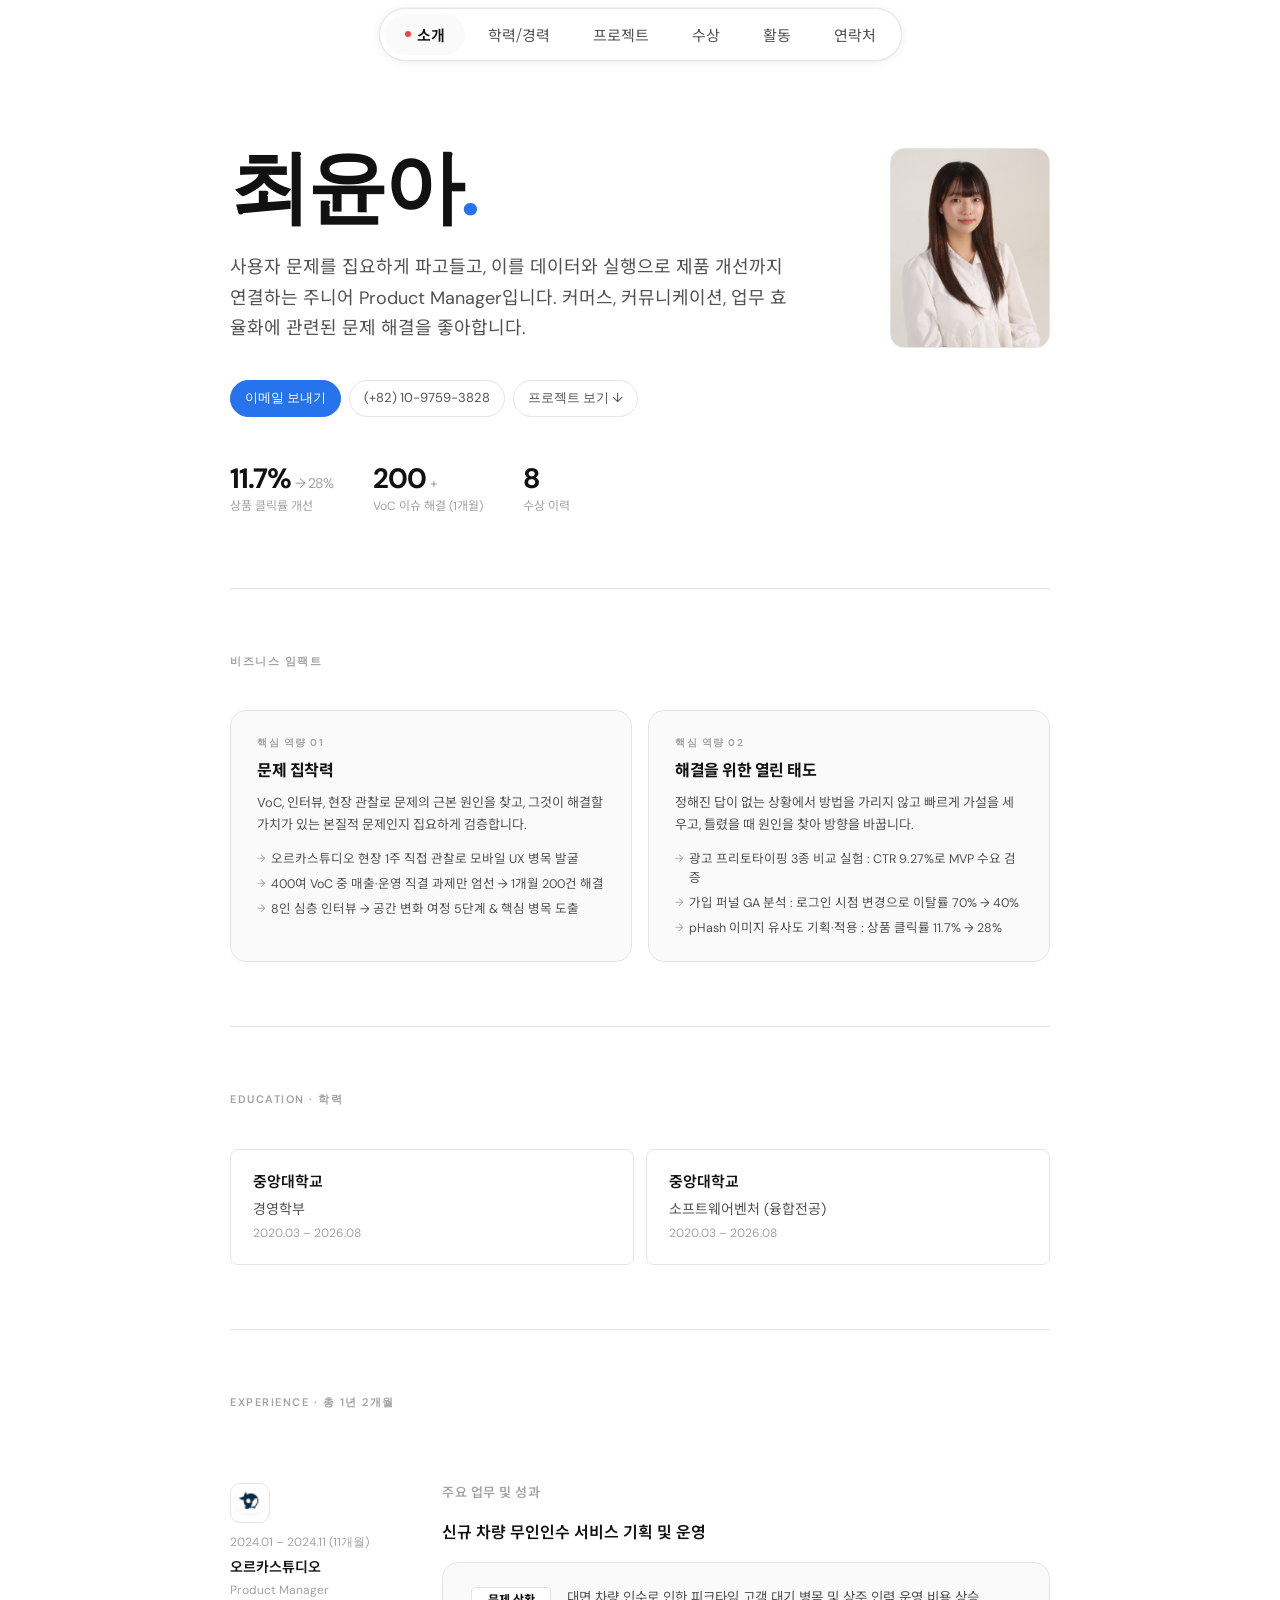
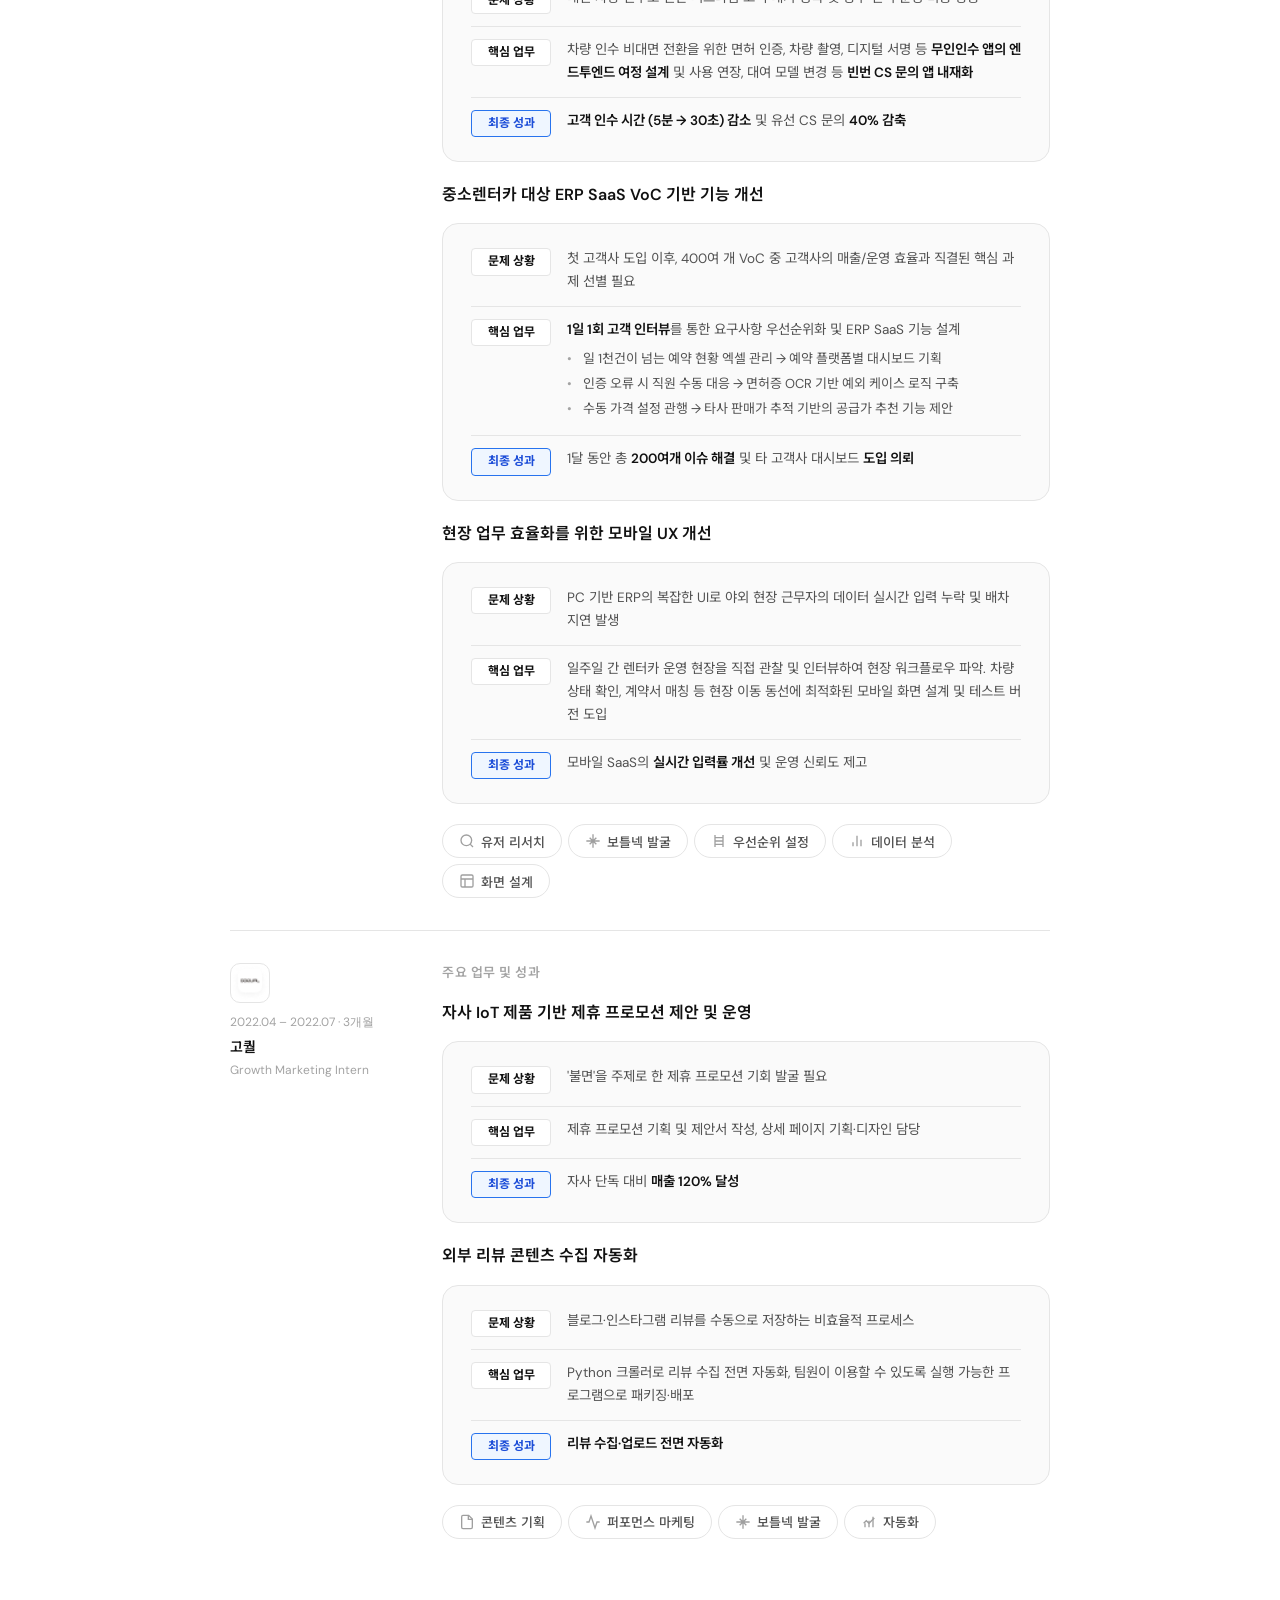
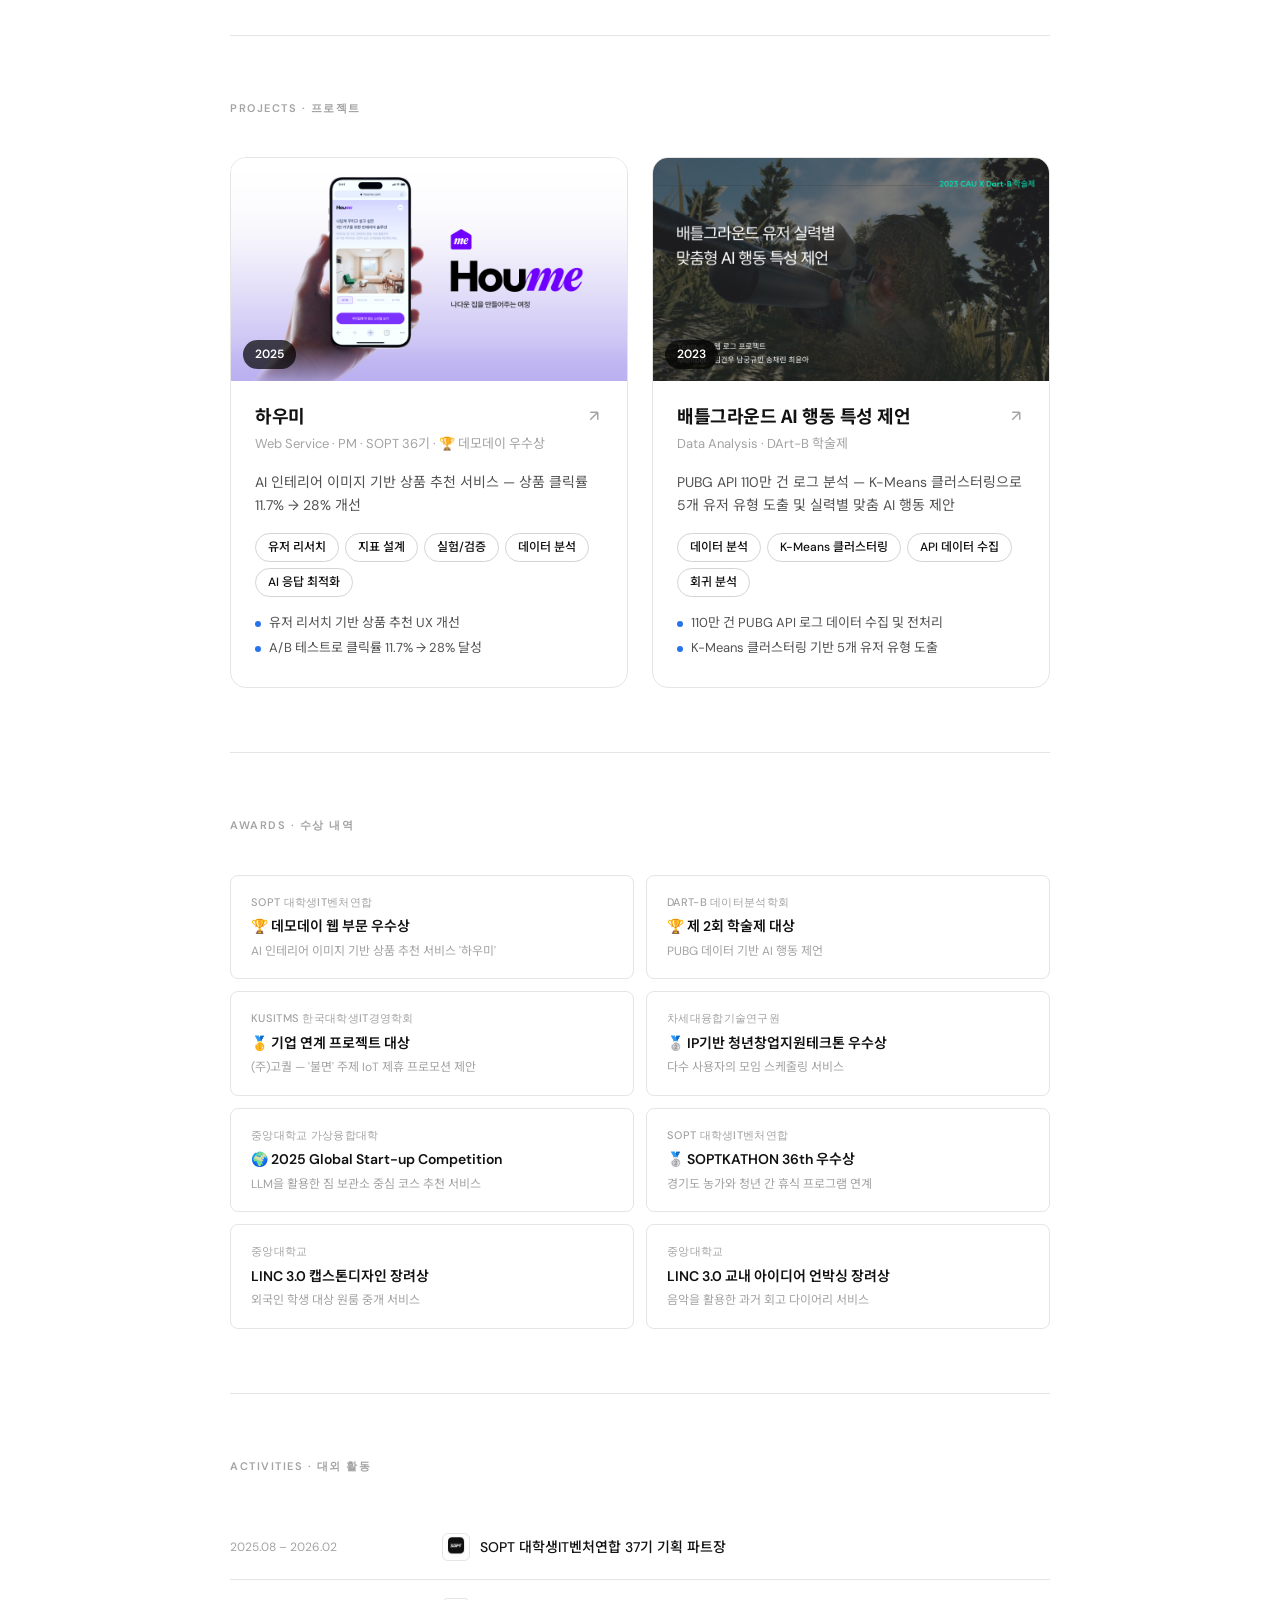
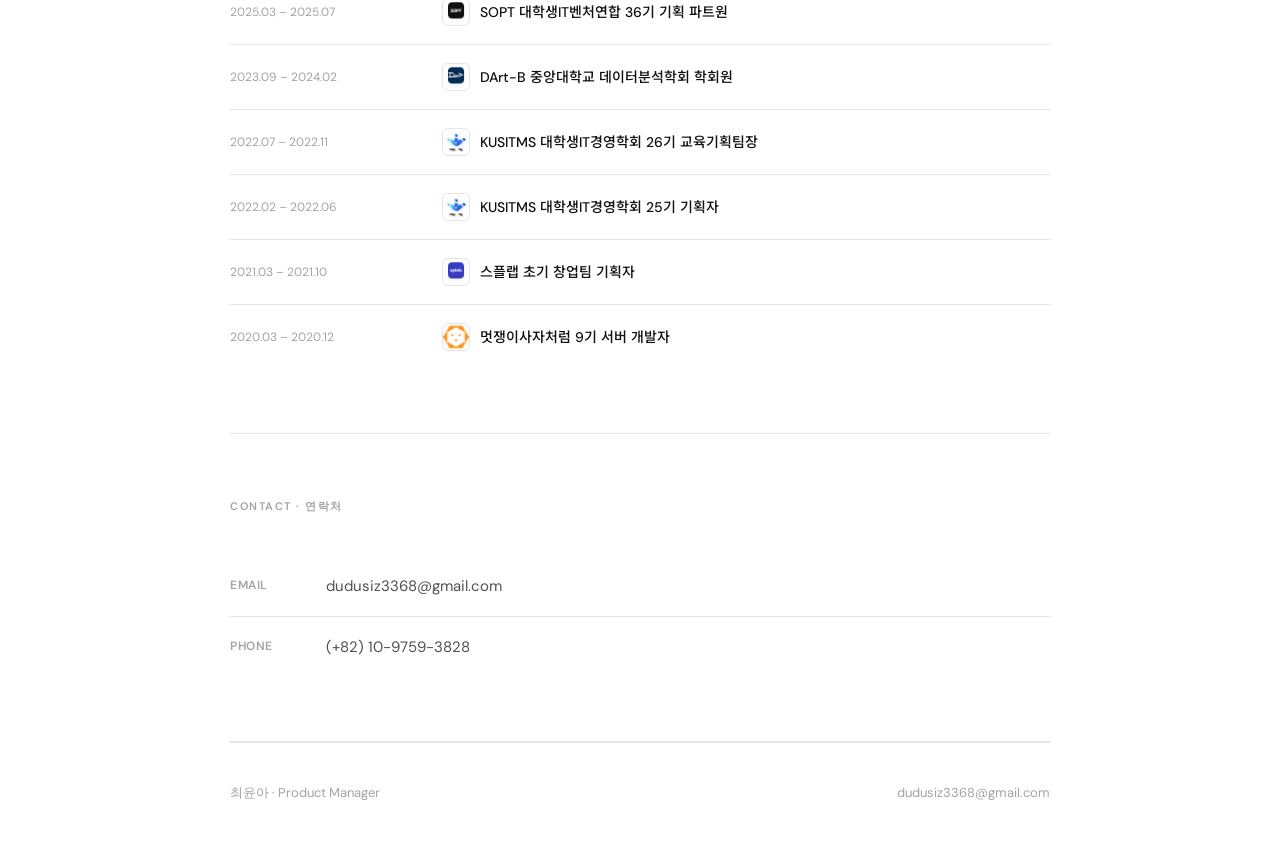
==== commit 16a94921: "edit text" ====
--- a/index.html
+++ b/index.html
@@ -7,6 +7,7 @@
 <link rel="preconnect" href="https://fonts.googleapis.com">
 <link href="https://fonts.googleapis.com/css2?family=DM+Sans:ital,opsz,wght@0,9..40,300;0,9..40,400;0,9..40,500;0,9..40,600;0,9..40,700;1,9..40,400&family=Noto+Sans+KR:wght@300;400;500;700&display=swap" rel="stylesheet">
 <link rel="stylesheet" href="style.css">
+<link rel="icon" href="images/profile.PNG">
 </head>
 <body>
 
@@ -44,8 +45,7 @@
   <div class="hero-body">
   <h1 class="hero-name">최윤아<em>.</em></h1>
   <p class="hero-tagline">
-    사용자 문제를 집요하게 파고들어 데이터와 실행으로 제품 개선까지 연결하는 주니어 PM입니다.
-    상품 클릭률 <strong>11.7% → 28%</strong>, VoC 1개월 내 <strong>200건</strong> 해결.
+    사용자 문제를 집요하게 파고들고, 이를 데이터와 실행으로 제품 개선까지 연결하는 주니어 Product Manager입니다. 커머스, 커뮤니케이션, 업무 효율화에 관련된 문제 해결을 좋아합니다.
   </p>
   <div class="hero-links">
     <a class="pill pill-solid" href="mailto:dudusiz3368@gmail.com">이메일 보내기</a>
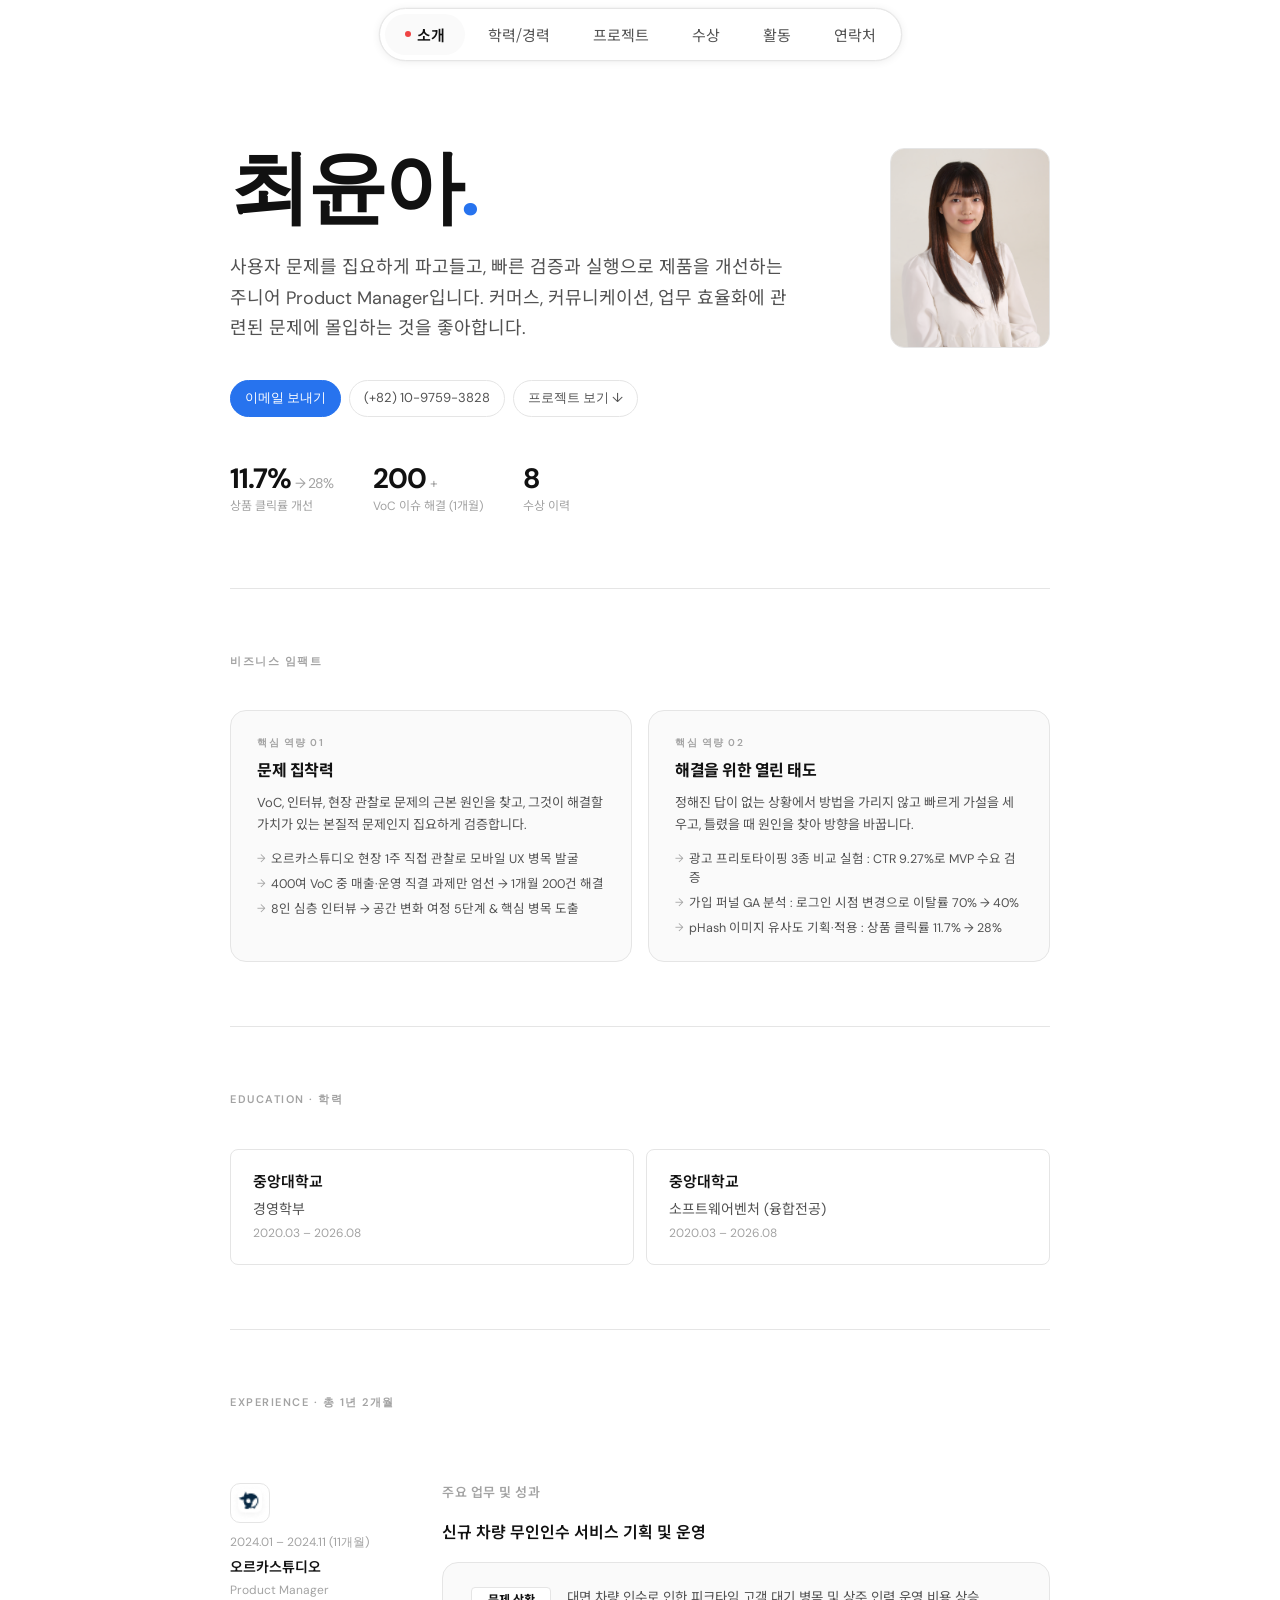
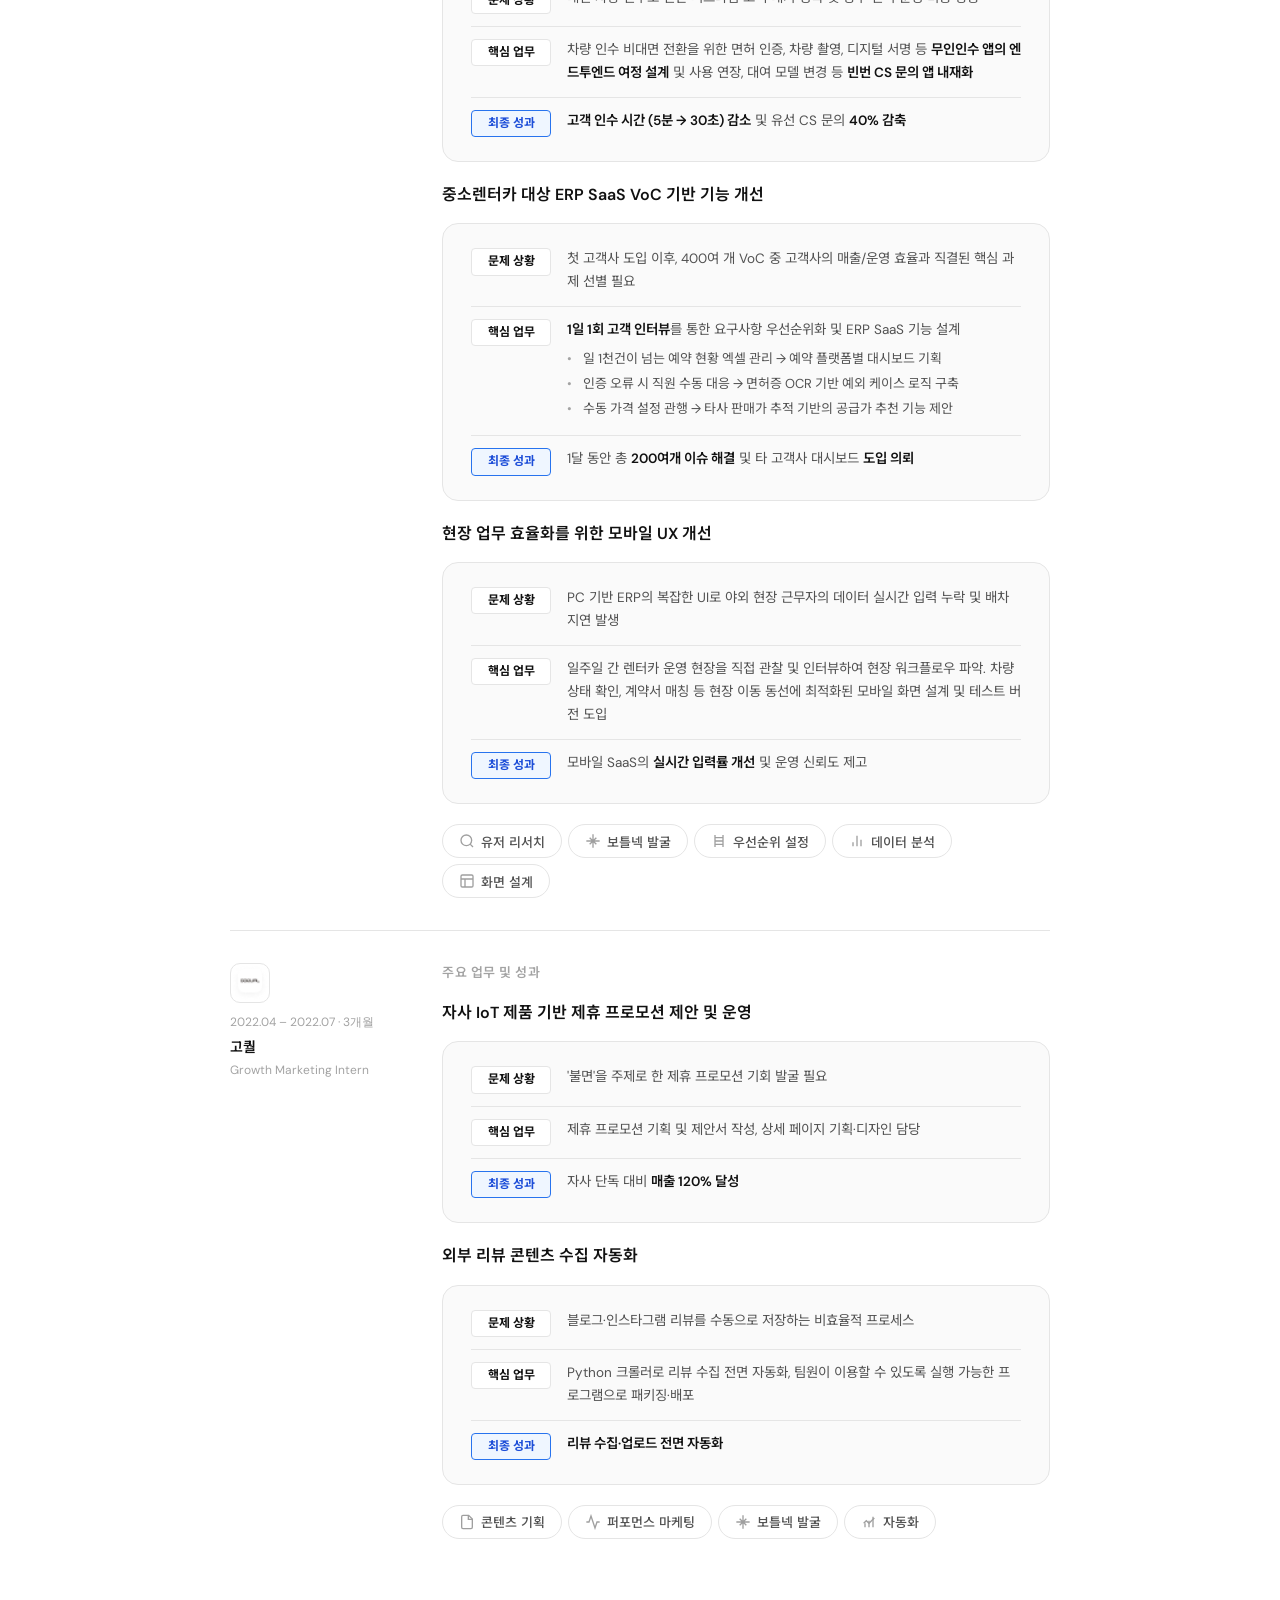
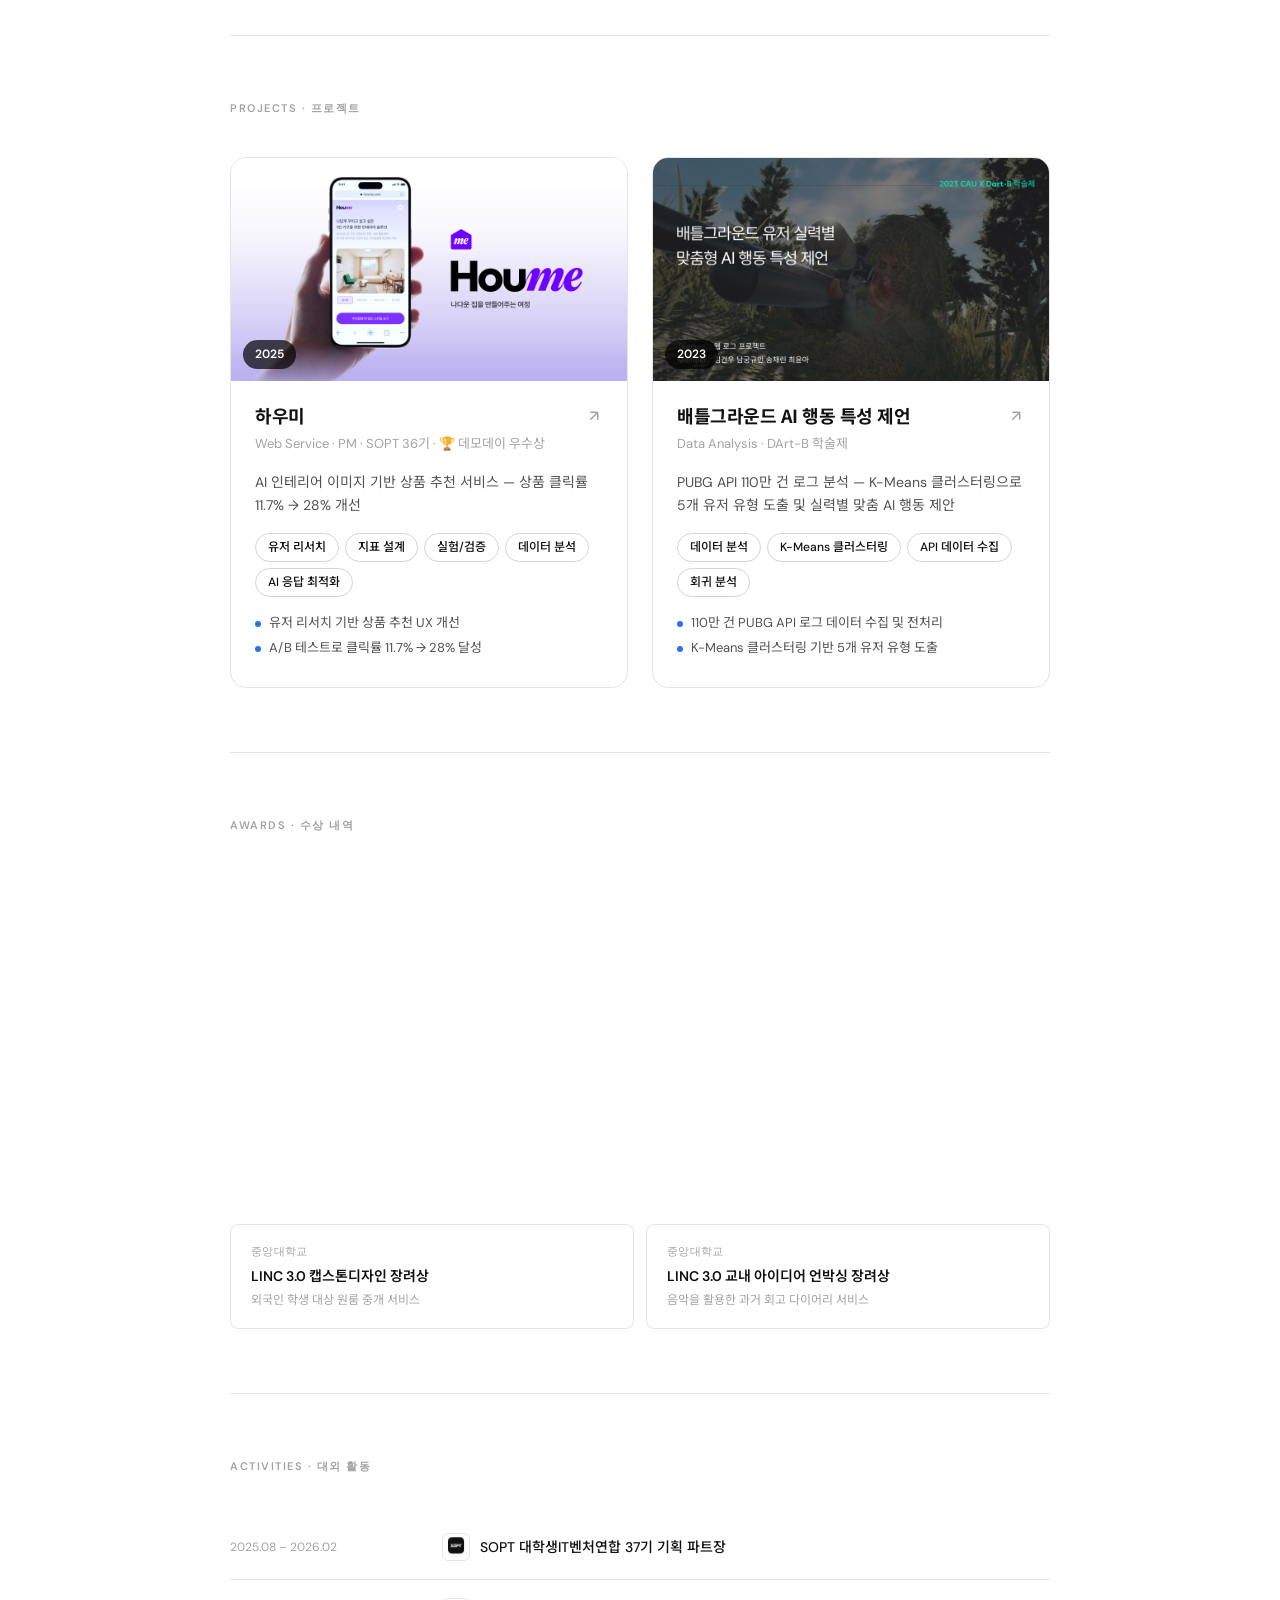
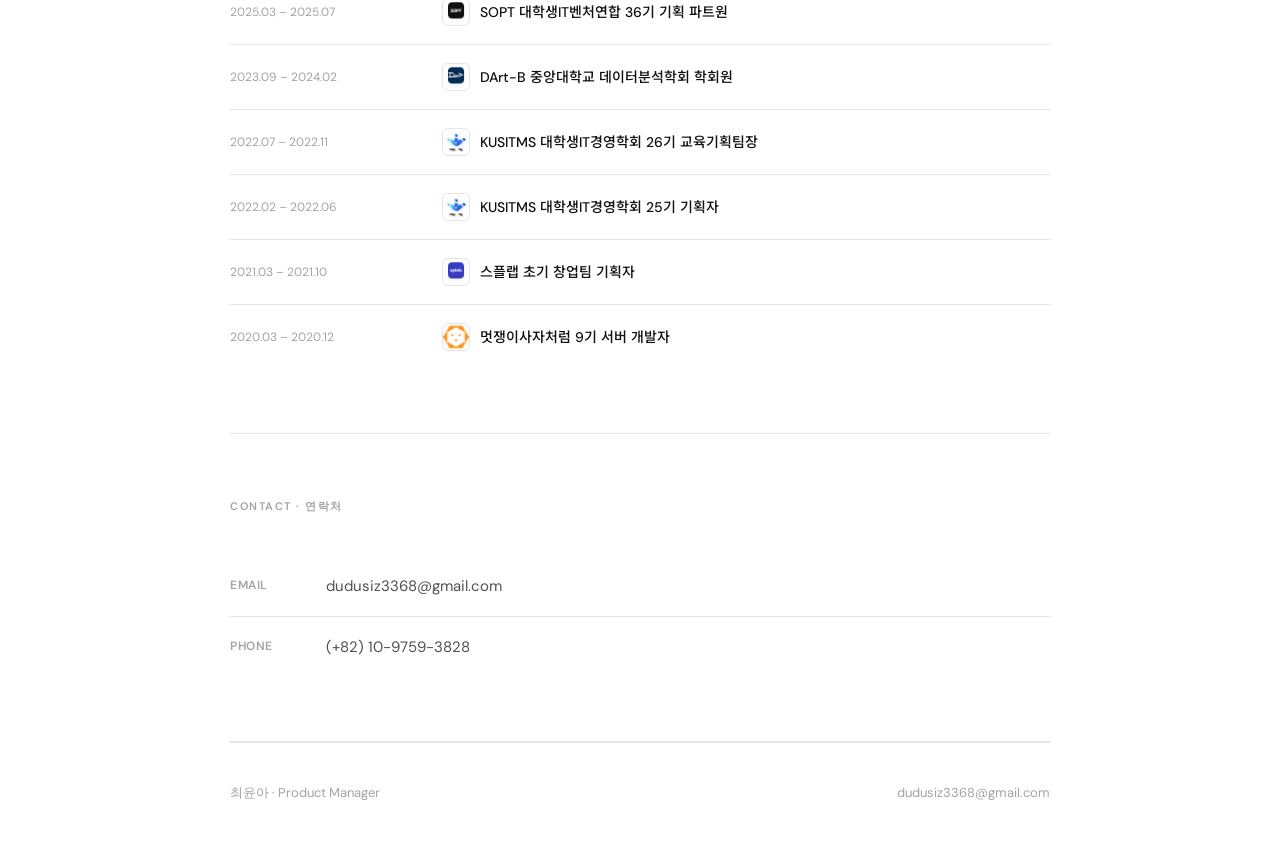
==== commit eb4e1251: "edit text" ====
--- a/index.html
+++ b/index.html
@@ -45,7 +45,7 @@
   <div class="hero-body">
   <h1 class="hero-name">최윤아<em>.</em></h1>
   <p class="hero-tagline">
-    사용자 문제를 집요하게 파고들고, 이를 데이터와 실행으로 제품 개선까지 연결하는 주니어 Product Manager입니다. 커머스, 커뮤니케이션, 업무 효율화에 관련된 문제 해결을 좋아합니다.
+    사용자 문제를 집요하게 파고들고, 빠른 검증과 실행으로 제품을 개선하는 주니어 Product Manager입니다. 커머스, 커뮤니케이션, 업무 효율화에 관련된 문제에 몰입하는 것을 좋아합니다.
   </p>
   <div class="hero-links">
     <a class="pill pill-solid" href="mailto:dudusiz3368@gmail.com">이메일 보내기</a>
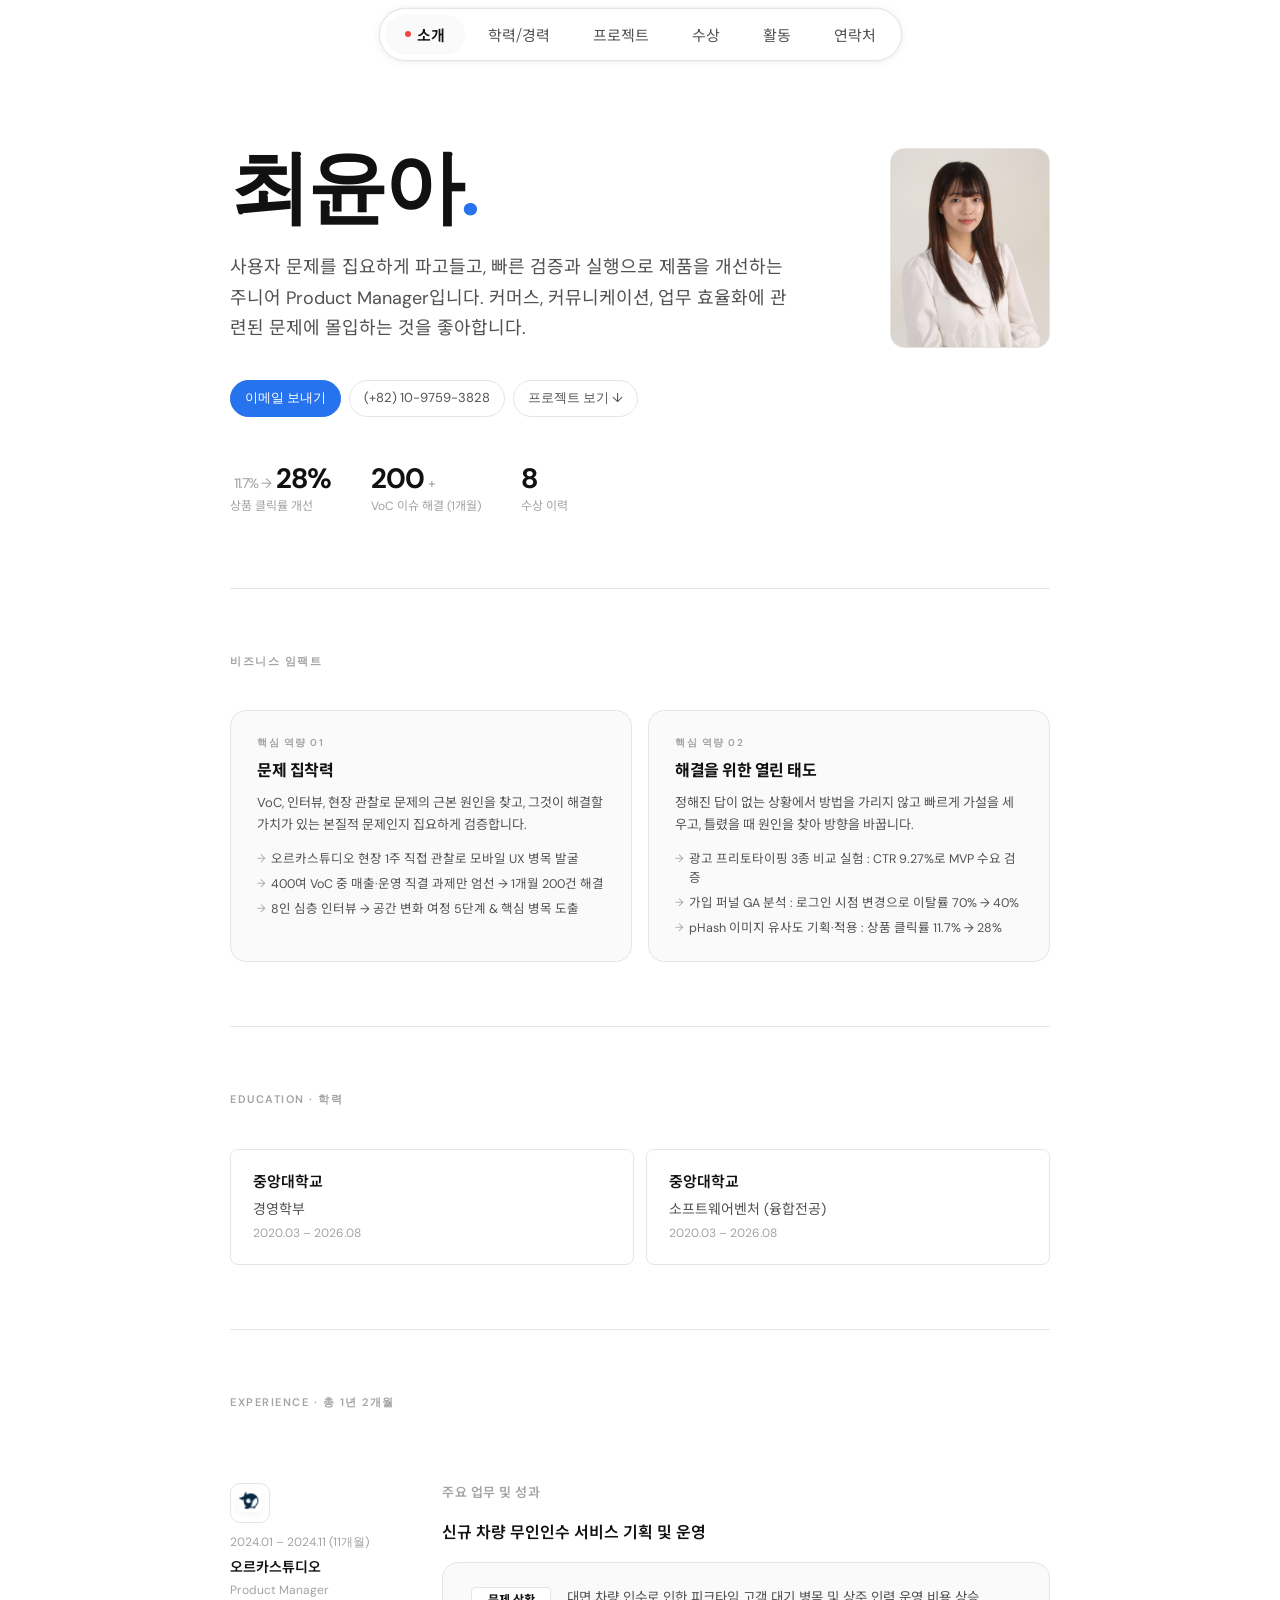
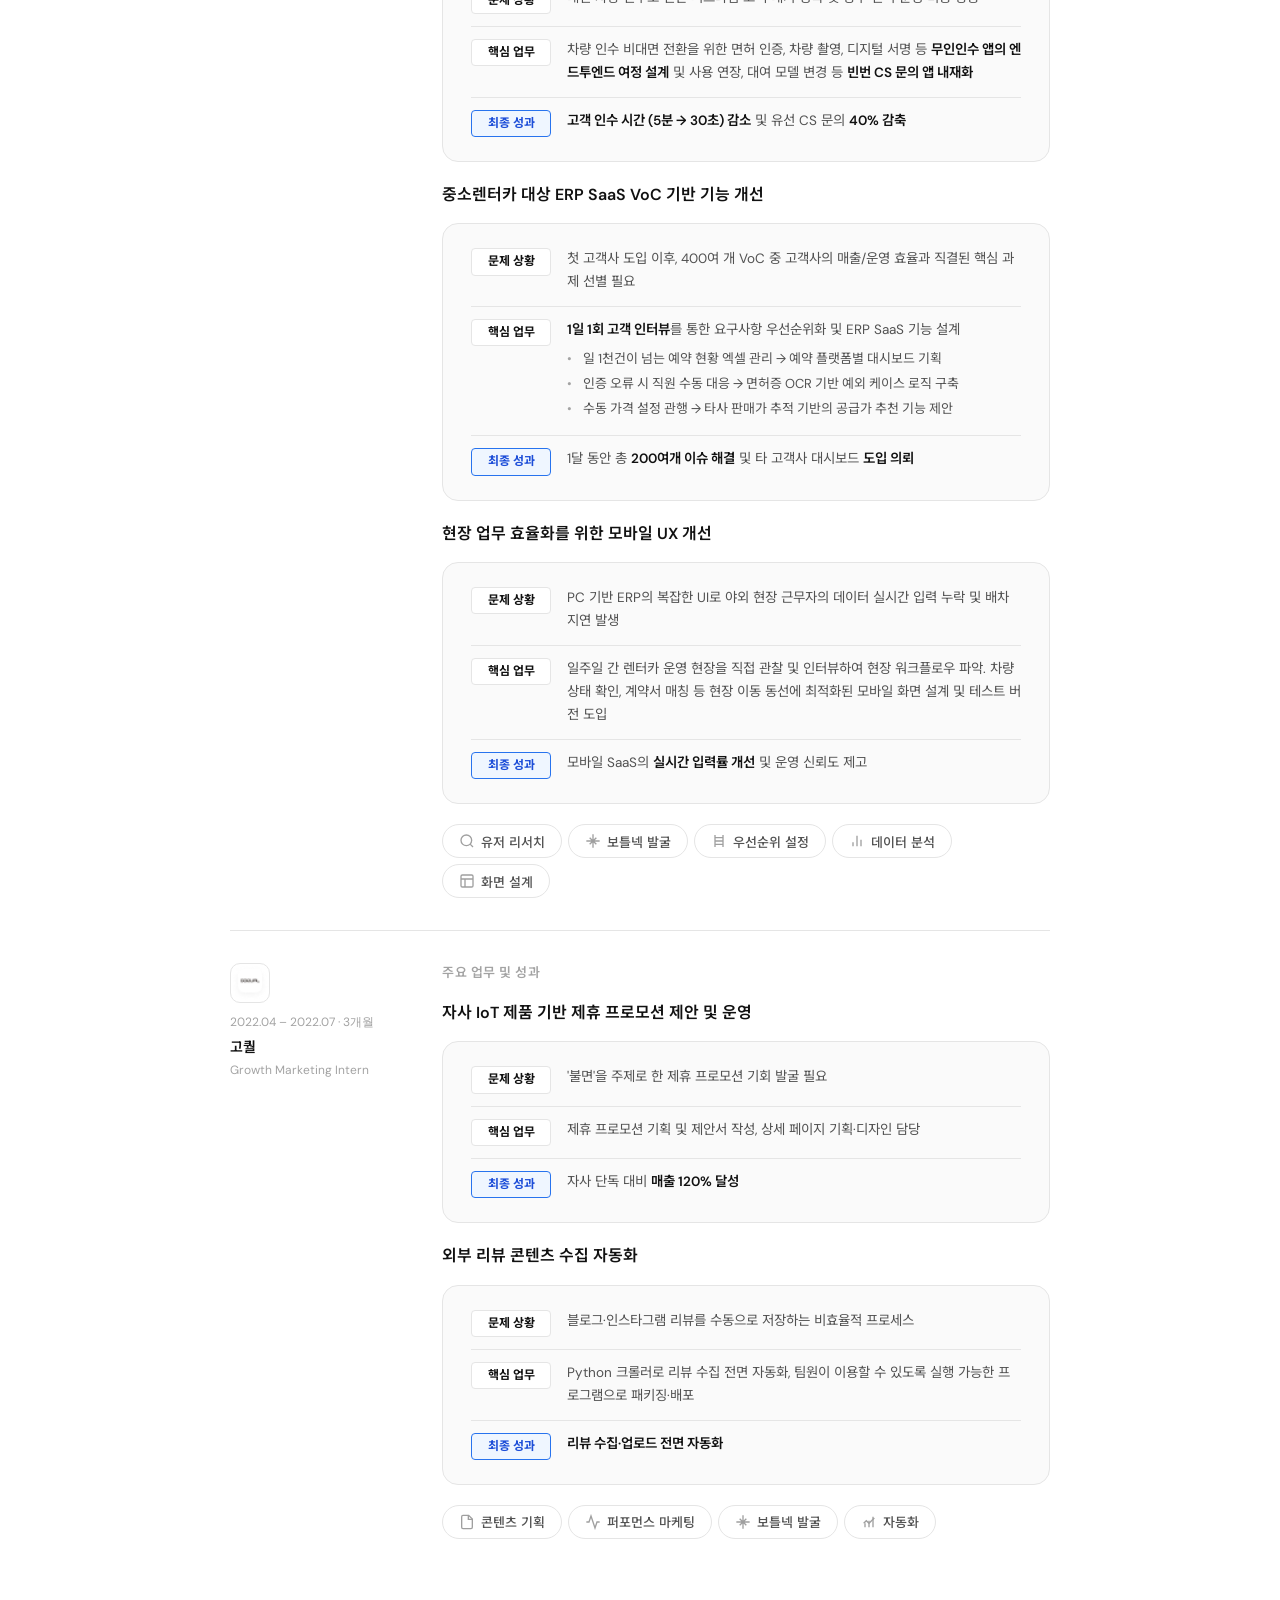
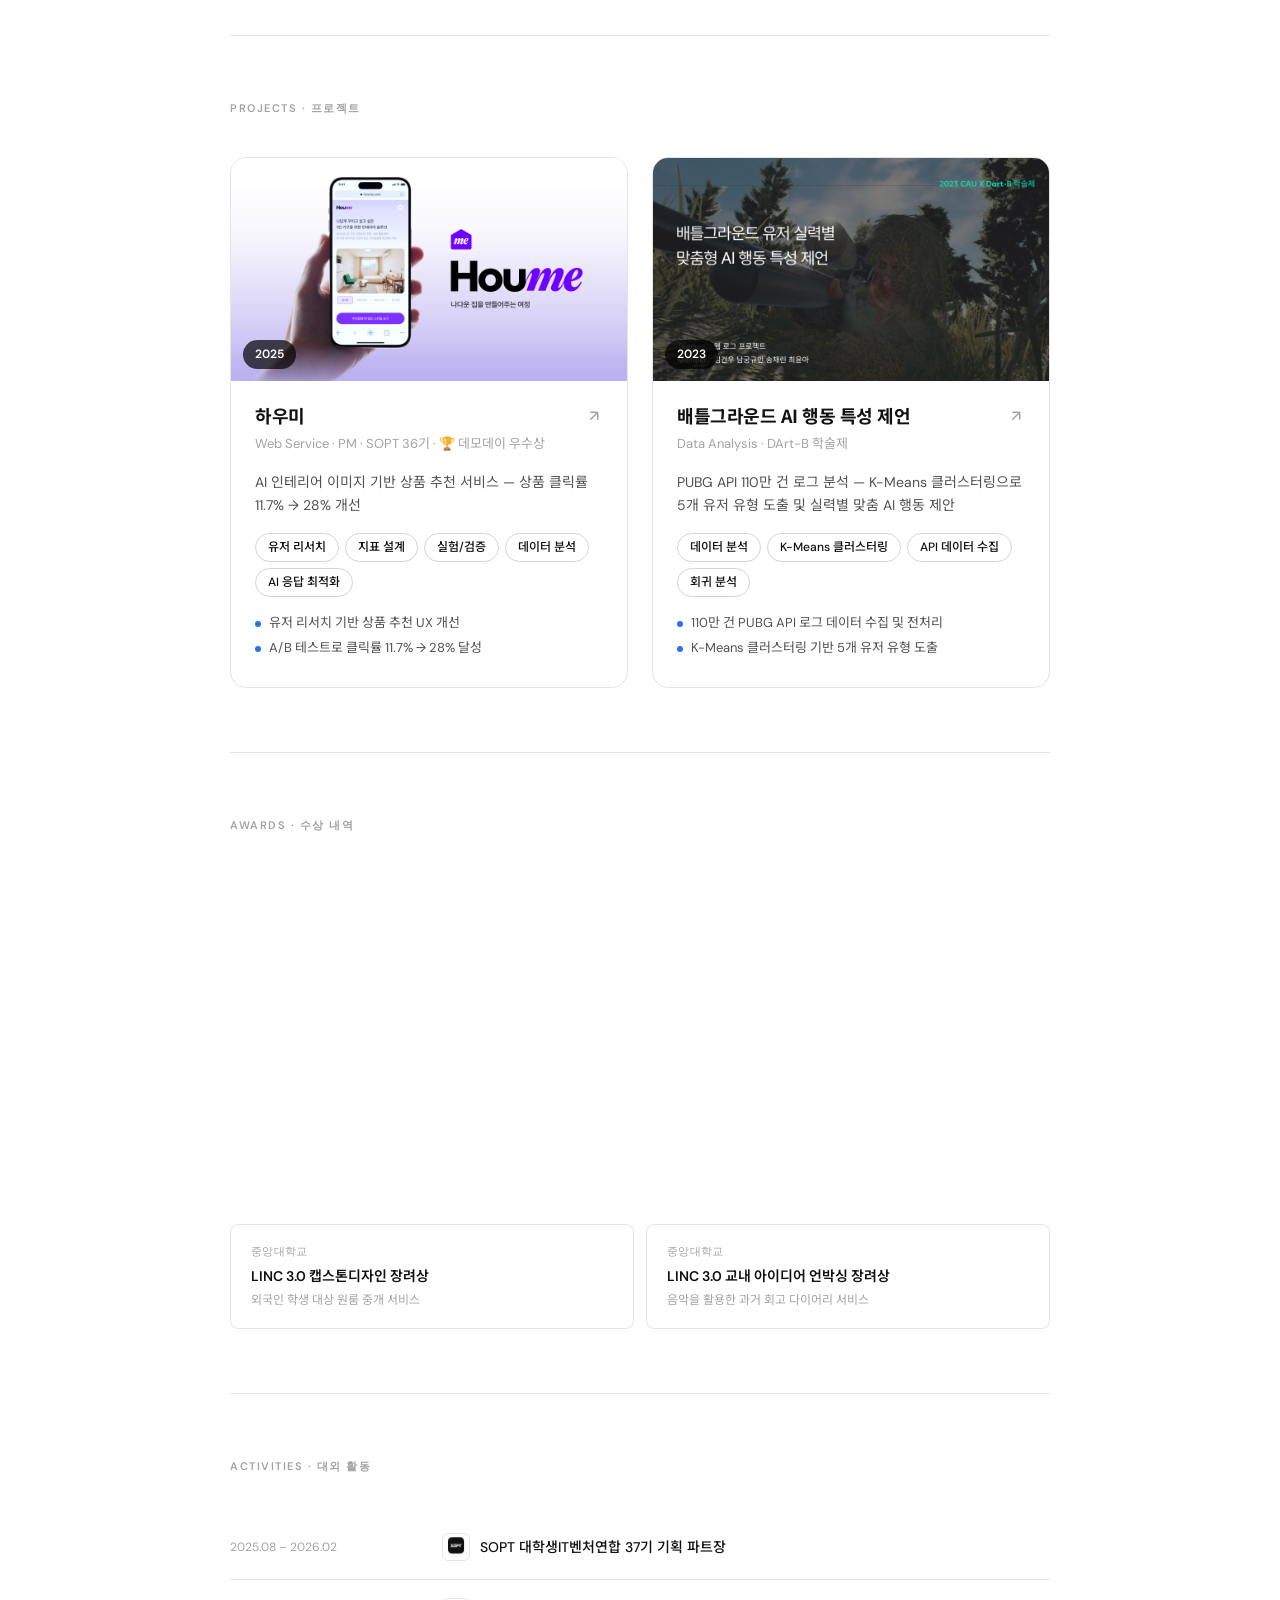
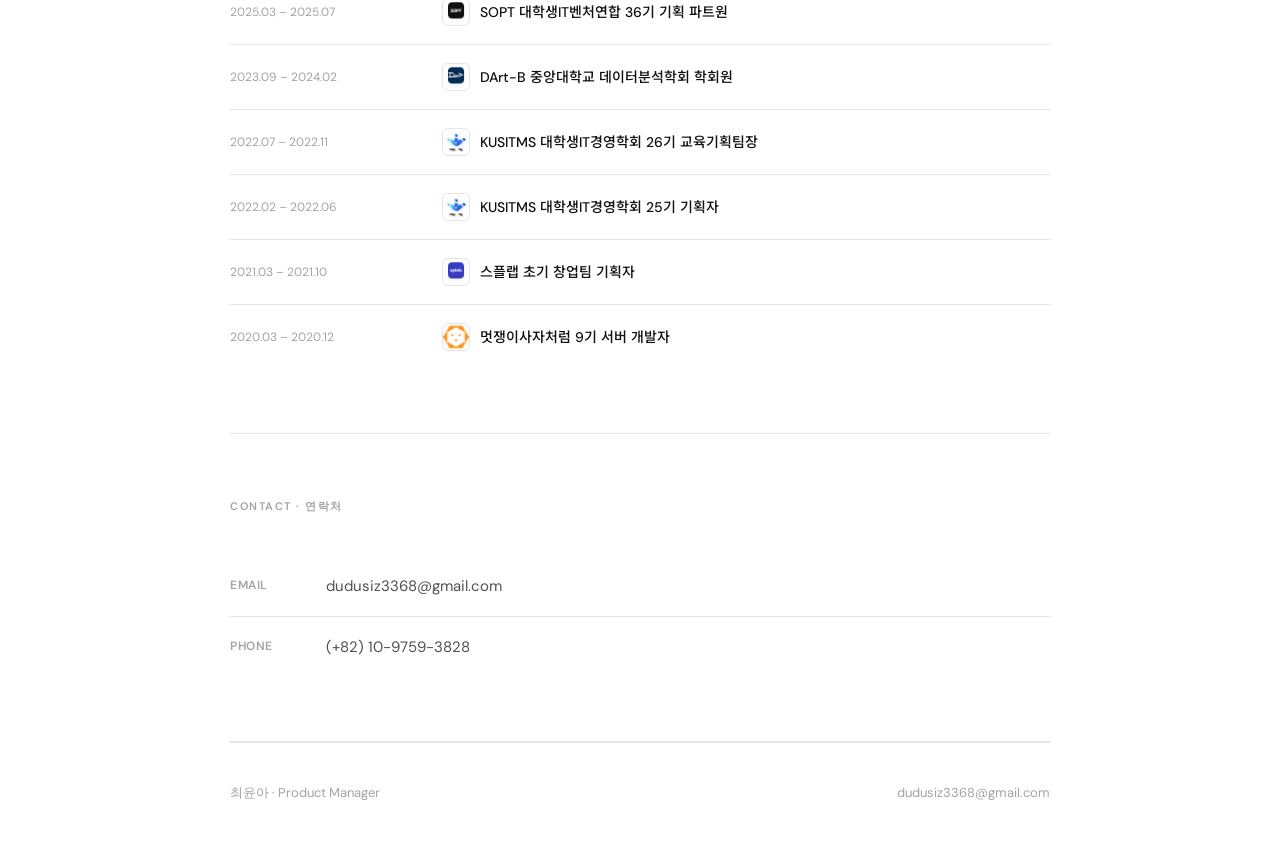
==== commit 62741fbf: "add thumnail design" ====
--- a/index.html
+++ b/index.html
@@ -54,7 +54,7 @@
   </div>
   <div class="hero-stats">
     <div>
-      <div class="stat-val">11.7%<small>→ 28%</small></div>
+      <div class="stat-val"><small>11.7% →</small> 28%</div>
       <div class="stat-lbl">상품 클릭률 개선</div>
     </div>
     <div>
--- a/style.css
+++ b/style.css
@@ -329,18 +329,32 @@
 .detail-back {
   display: inline-flex; align-items: center; gap: 8px;
   font-size: 13px; color: var(--gray-600); cursor: pointer;
-  padding: 28px 0 0;
+  padding: 28px 0 24px;
   font-family: 'DM Sans', sans-serif;
   border: none; background: none; transition: color 0.12s;
 }
 .detail-back:hover { color: var(--black); }
 .detail-back svg { width: 14px; height: 14px; }
 
-.detail-header { padding: 24px 0 48px; border-bottom: 1px solid var(--gray-100); }
+.detail-header { padding: 0 0 48px; border-bottom: 1px solid var(--gray-100); }
+.detail-hero {
+  position: relative; border-radius: var(--radius); overflow: hidden;
+  margin-bottom: 32px; aspect-ratio: 16 / 9;
+  display: flex; align-items: flex-end;
+}
+.detail-hero img {
+  position: absolute; inset: 0; width: 100%; height: 100%;
+  object-fit: cover; object-position: center top; display: block; cursor: default;
+}
+.detail-hero-overlay {
+  position: relative; z-index: 1; width: 100%;
+  background: linear-gradient(to top, rgba(0,0,0,0.92) 0%, rgba(0,0,0,0.75) 40%, rgba(0,0,0,0.3) 70%, transparent 100%);
+  padding: 60px 36px 36px;
+}
 .detail-badge-row { display: flex; gap: 6px; flex-wrap: wrap; margin-bottom: 14px; }
-.detail-badge { font-size: 11px; padding: 4px 10px; border-radius: 100px; border: 1px solid var(--gray-100); color: var(--gray-400); font-family: 'DM Sans', sans-serif; font-weight: 500; }
-.detail-title { font-size: clamp(24px, 4vw, 36px); font-weight: 700; letter-spacing: -1px; line-height: 1.35; margin-bottom: 20px; font-family: 'Noto Sans KR', 'DM Sans', sans-serif; }
-.detail-intro { font-size: 16px; color: var(--gray-600); line-height: 1.75; max-width: 600px; margin-bottom: 24px; }
+.detail-badge { font-size: 11px; padding: 4px 10px; border-radius: 100px; border: 1px solid rgba(255,255,255,0.25); color: rgba(255,255,255,0.9); font-family: 'DM Sans', sans-serif; font-weight: 500; background: rgba(255,255,255,0.08); backdrop-filter: blur(6px); }
+.detail-title { font-size: clamp(22px, 3.5vw, 32px); font-weight: 700; letter-spacing: -0.5px; line-height: 1.4; margin-bottom: 12px; font-family: 'Noto Sans KR', 'DM Sans', sans-serif; color: #fff; text-shadow: 0 1px 8px rgba(0,0,0,0.3); }
+.detail-intro { font-size: 14px; color: rgba(255,255,255,0.8); line-height: 1.7; max-width: 560px; margin-bottom: 0; text-shadow: 0 1px 4px rgba(0,0,0,0.2); }
 .detail-meta-grid { display: grid; grid-template-columns: repeat(auto-fill, minmax(120px, 1fr)); gap: 16px; padding: 24px; background: var(--gray-50); border-radius: var(--radius); margin-bottom: 32px; }
 .detail-meta-cell dt { font-size: 11px; color: var(--gray-400); font-weight: 600; letter-spacing: 0.5px; text-transform: uppercase; margin-bottom: 4px; font-family: 'DM Sans', sans-serif; }
 .detail-meta-cell dd { font-size: 14px; color: var(--black); font-weight: 500; }
@@ -352,10 +366,10 @@
 .kpi-arrow { color: var(--gray-400); font-weight: 300; margin: 0 4px; }
 .kpi-lbl { font-size: 12px; color: var(--gray-400); }
 
-.process-flow { display: flex; align-items: center; gap: 4px; flex-wrap: wrap; margin: 20px 0; row-gap: 10px; }
-.process-step { font-size: 13px; font-weight: 500; padding: 8px 16px; background: var(--gray-50); border: 1px solid var(--gray-100); border-radius: 100px; white-space: nowrap; color: var(--gray-600); font-family: 'Noto Sans KR', 'DM Sans', sans-serif; }
+.process-flow { display: flex; align-items: center; gap: 3px; flex-wrap: nowrap; margin: 20px 0; overflow-x: auto; }
+.process-step { font-size: 11px; font-weight: 500; padding: 6px 10px; background: var(--gray-50); border: 1px solid var(--gray-100); border-radius: 100px; white-space: nowrap; color: var(--gray-600); font-family: 'Noto Sans KR', 'DM Sans', sans-serif; flex-shrink: 0; }
 .process-step.done { background: var(--black); color: white; border-color: var(--black); }
-.process-arrow { color: var(--gray-200); padding: 0 4px; font-size: 13px; flex-shrink: 0; }
+.process-arrow { color: var(--gray-200); padding: 0 2px; font-size: 11px; flex-shrink: 0; }
 
 /* detail layout */
 .detail-body { display: grid; grid-template-columns: 192px 1fr; gap: 56px; align-items: start; padding: 48px 0; }
@@ -436,6 +450,10 @@
 /* ══ RESPONSIVE ══ */
 @media (max-width: 720px) {
   .page, #project-detail { padding-left: 20px; padding-right: 20px; }
+  .detail-hero { aspect-ratio: 4 / 3; }
+  .detail-hero-overlay { padding: 40px 20px 24px; }
+  .detail-title { font-size: 20px; }
+  .process-flow { overflow-x: auto; -webkit-overflow-scrolling: touch; }
   .hero-name { letter-spacing: -2px; }
   .proj-grid { grid-template-columns: 1fr; }
   .detail-body { grid-template-columns: 1fr; }
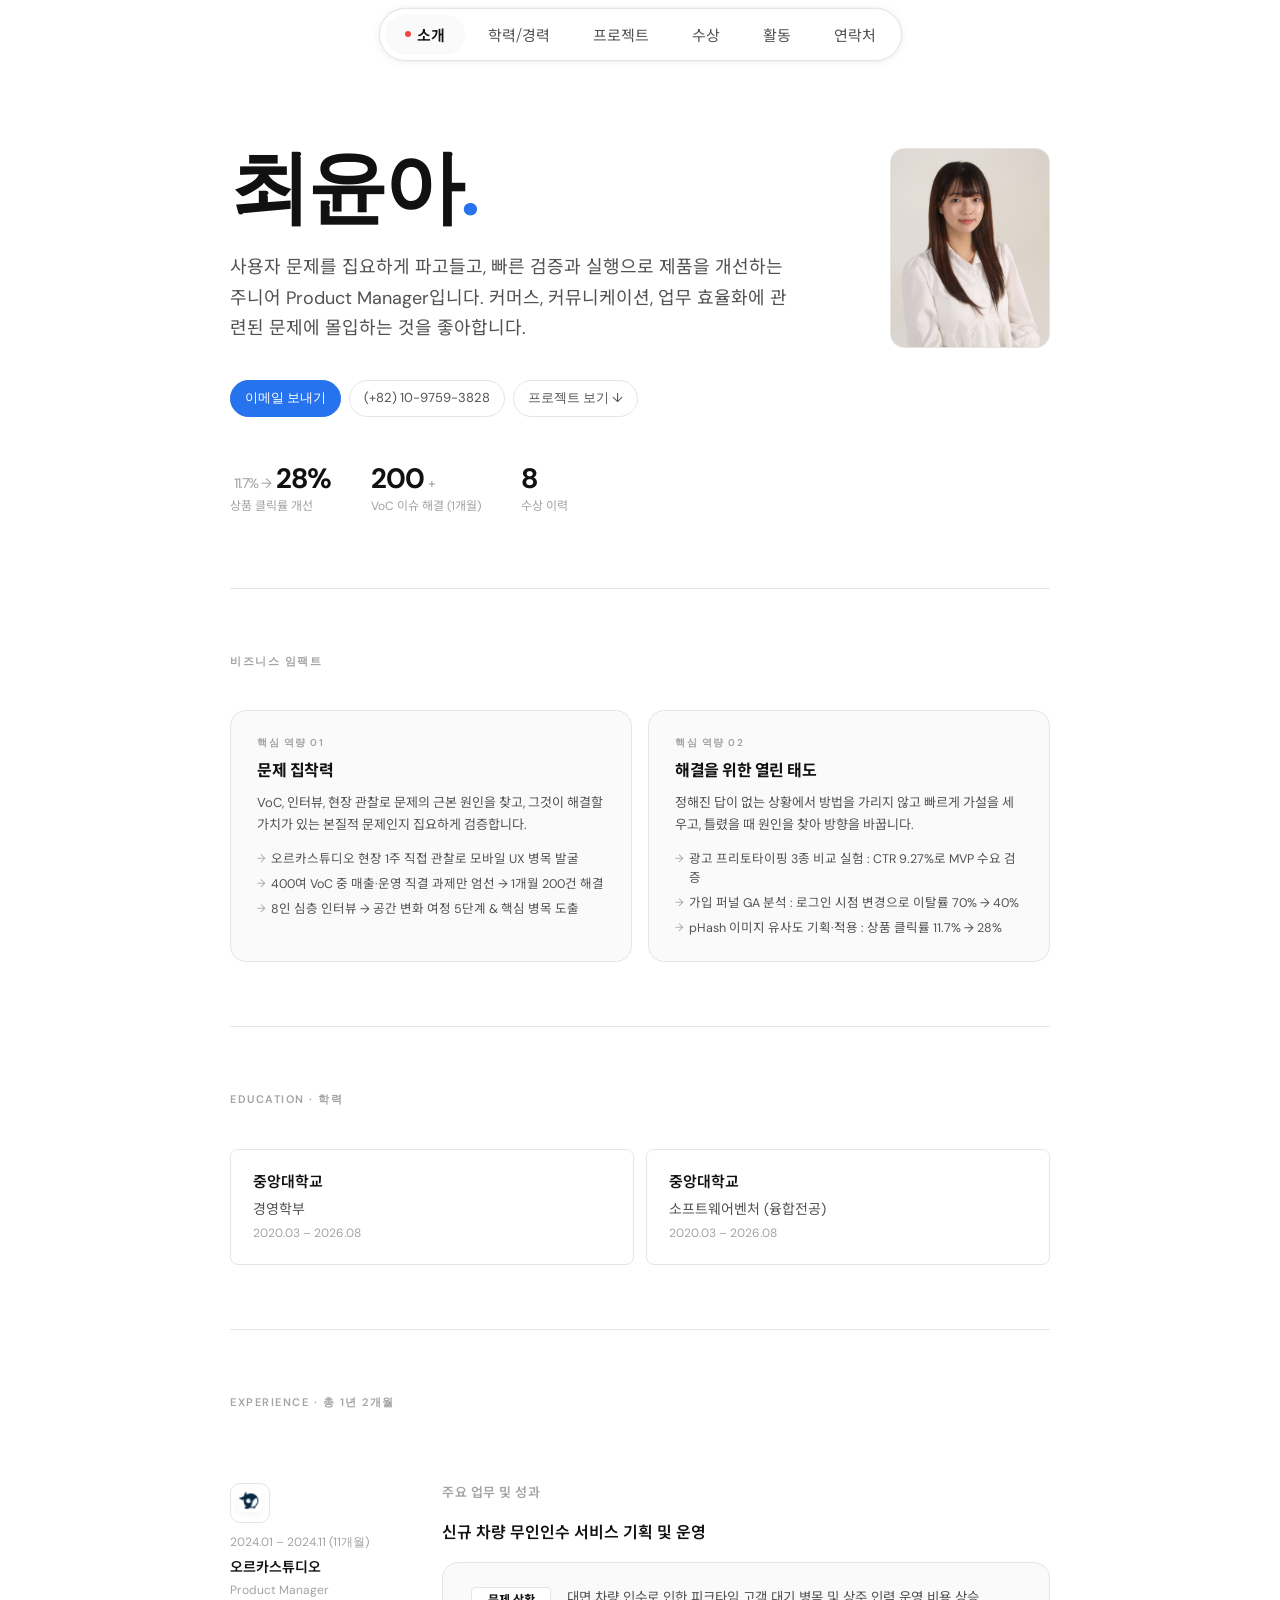
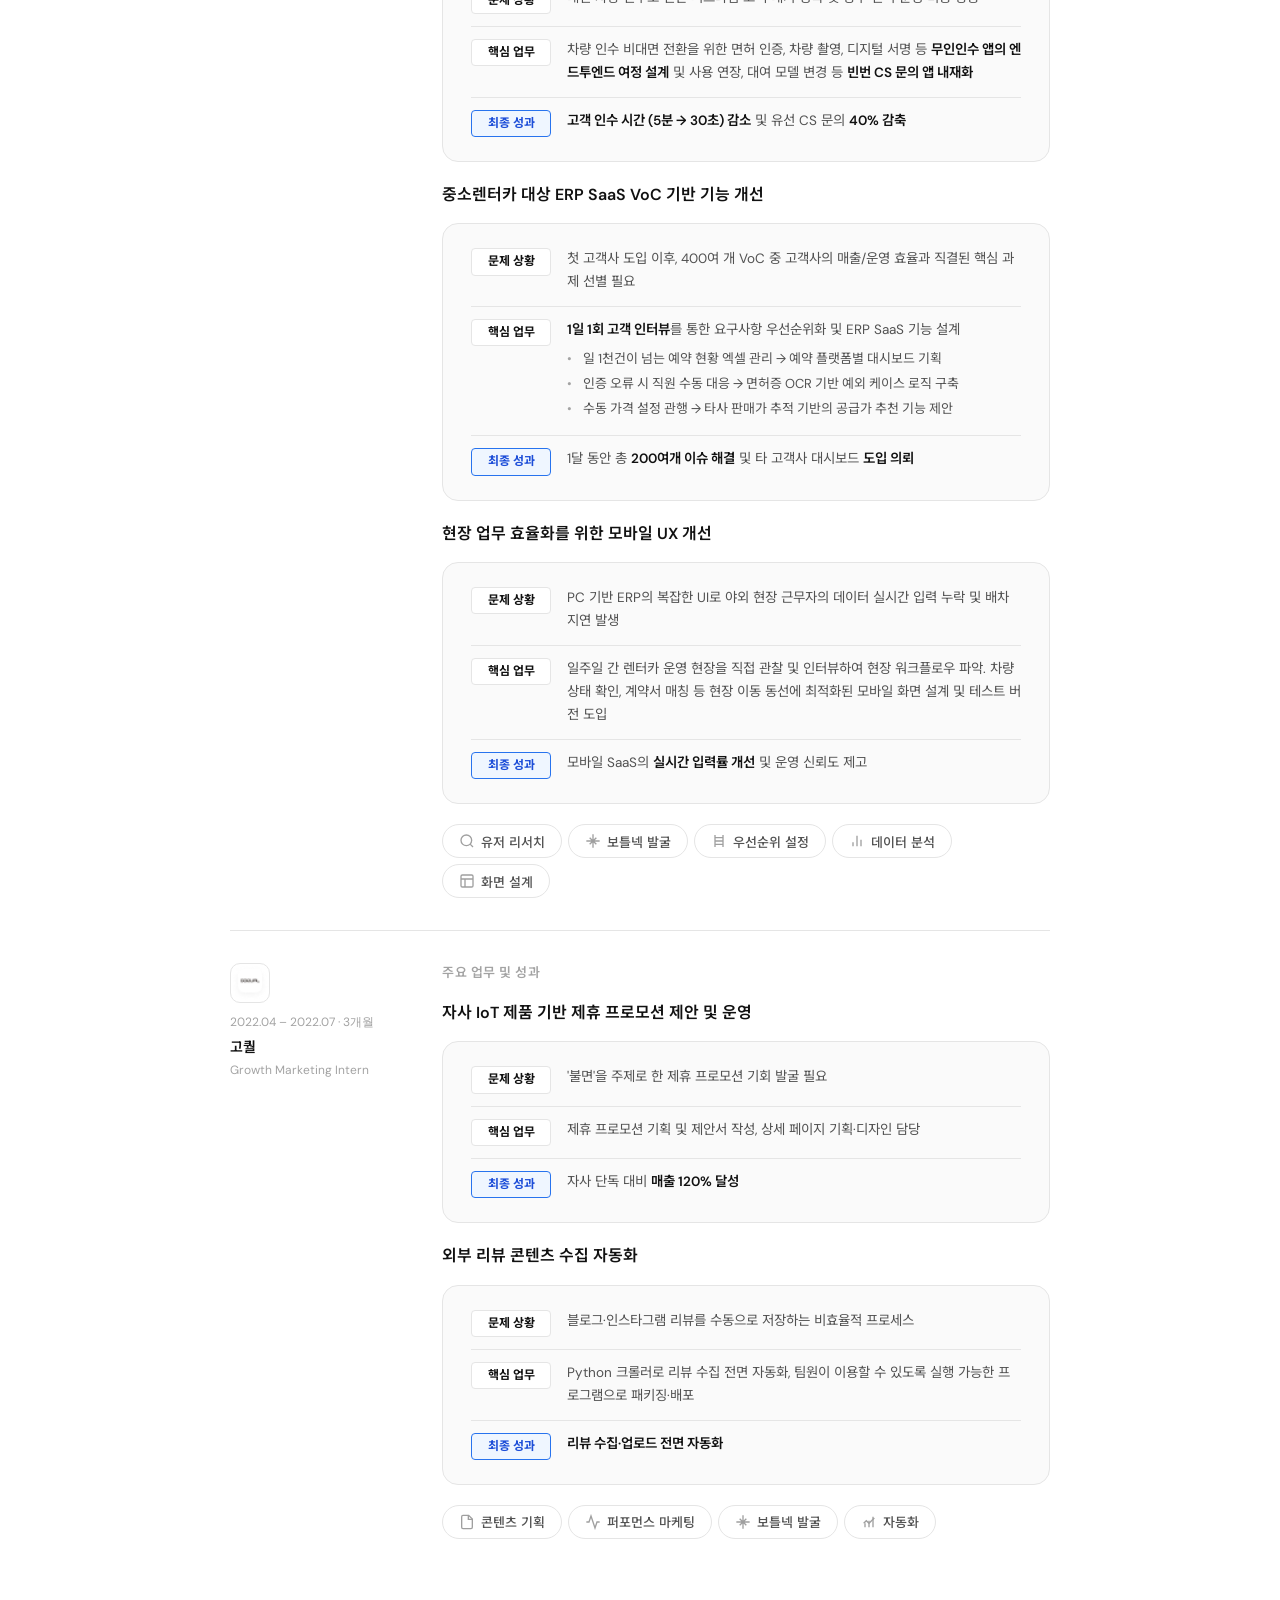
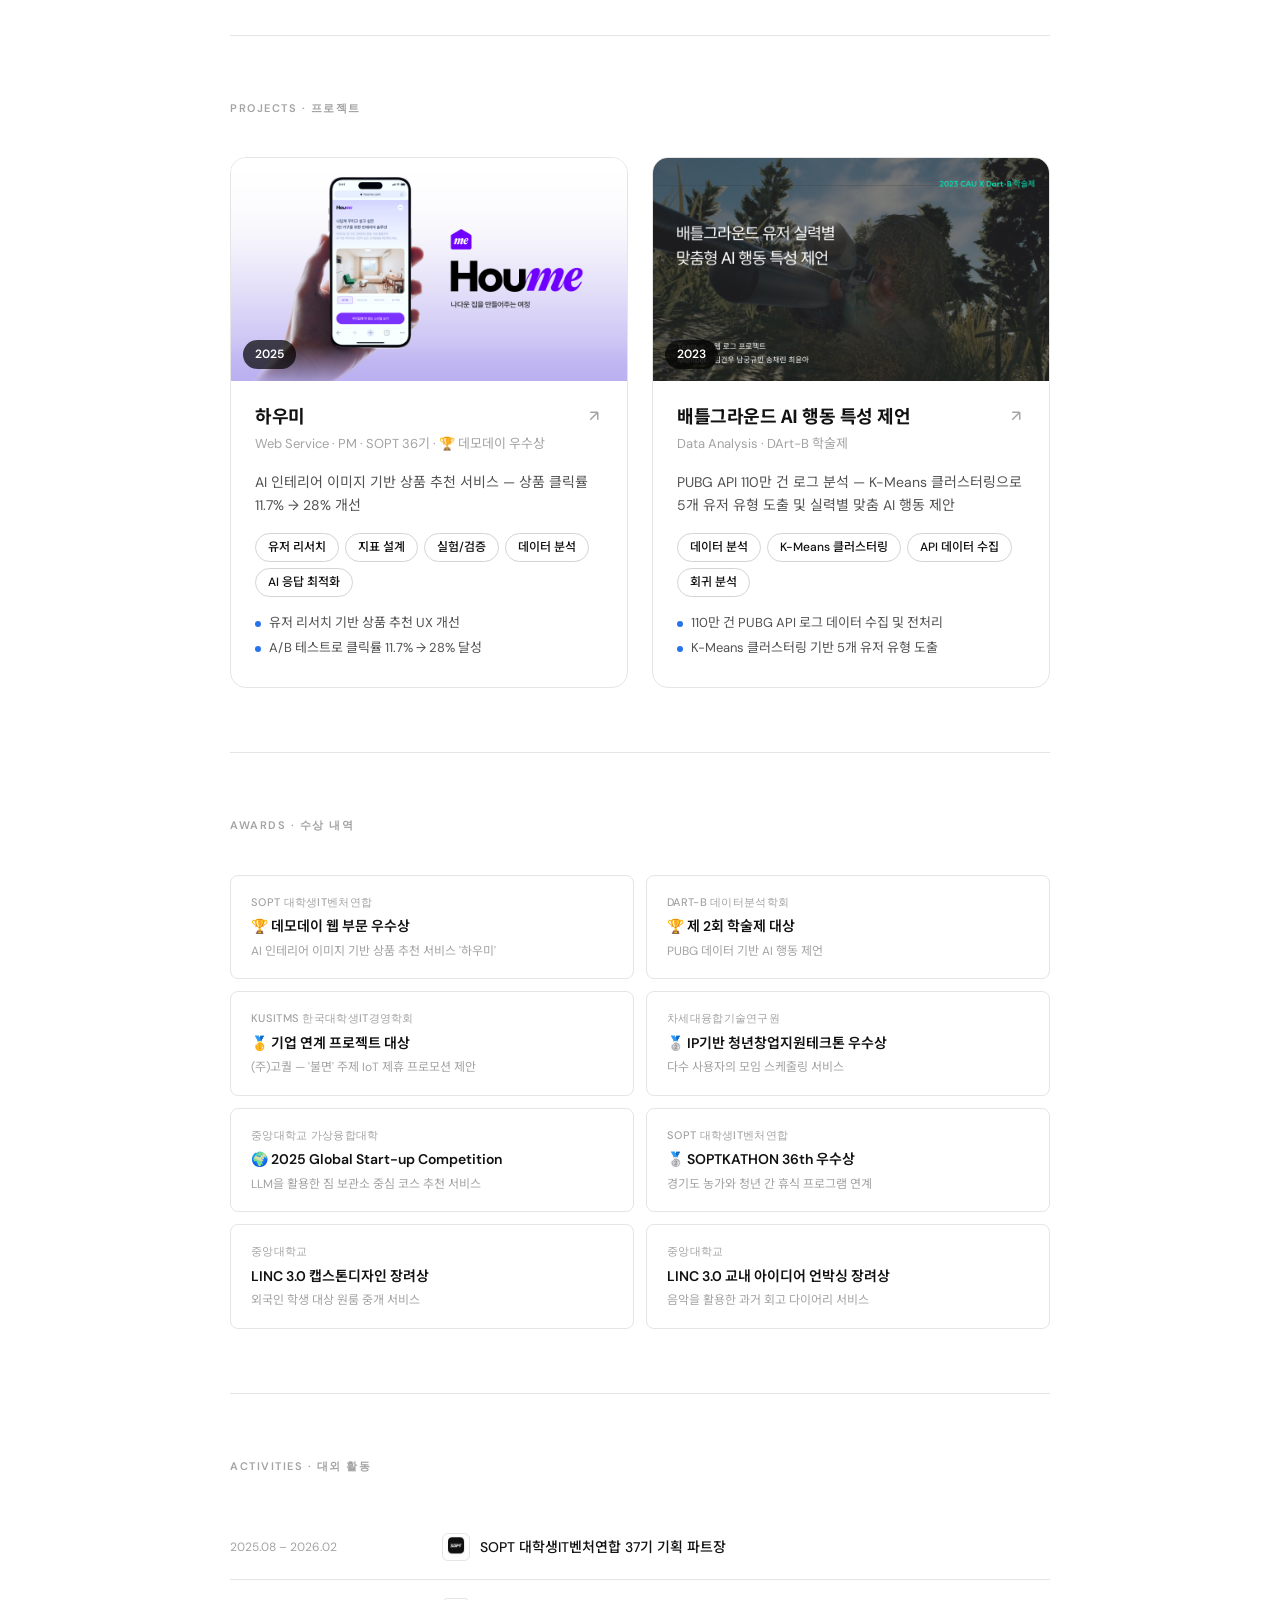
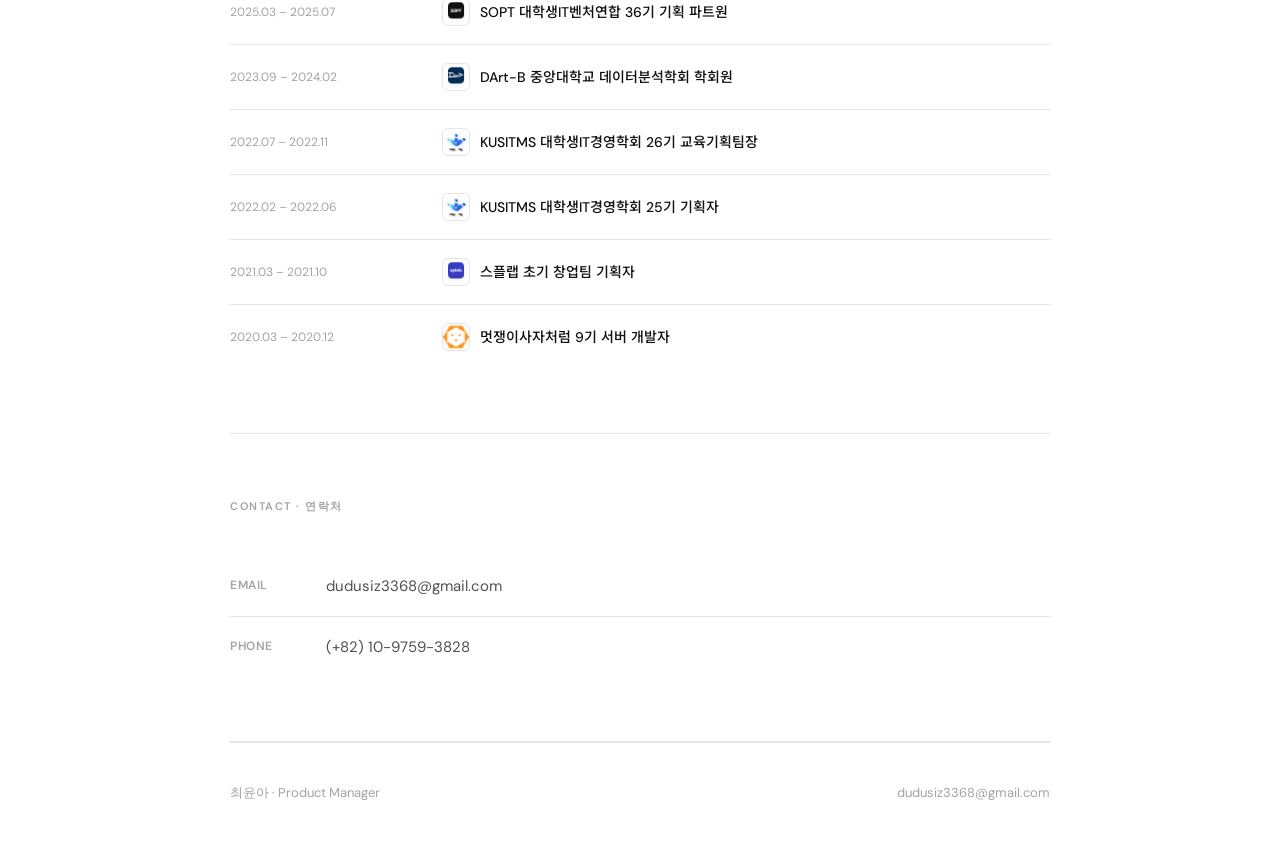
==== commit d4a135c7: "add event tracking" ====
--- a/index.html
+++ b/index.html
@@ -397,5 +397,6 @@
 </div>
 
 <script src="script.js"></script>
+<script src="analytics.js"></script>
 </body>
 </html>
--- a/style.css
+++ b/style.css
@@ -109,9 +109,9 @@
   flex-shrink: 0;
   border: 1px solid var(--gray-100);
 }
-@media (max-width: 600px) {
-  .hero { flex-direction: column-reverse; gap: 20px; }
-  .hero-photo { width: 100%; height: 220px; }
+@media (max-width: 720px) {
+  .hero { flex-direction: column-reverse; }
+  .hero-photo { width: 100%; height: 200px; }
 }
 
 /* ══ BUSINESS IMPACT ══ */
@@ -146,7 +146,6 @@
 .impact-list li::before {
   content: '→'; position: absolute; left: 0; color: var(--gray-400); font-size: 11px;
 }
-@media (max-width: 600px) { .impact-grid { grid-template-columns: 1fr; } }
 
 /* ══ SKILL CHIPS under exp/proj ══ */
 .item-skills {
@@ -447,26 +446,127 @@
   transform: translateY(0);
 }
 
-/* ══ RESPONSIVE ══ */
+/* ══ RESPONSIVE — MOBILE ══ */
 @media (max-width: 720px) {
-  .page, #project-detail { padding-left: 20px; padding-right: 20px; }
-  .detail-hero { aspect-ratio: 4 / 3; }
-  .detail-hero-overlay { padding: 40px 20px 24px; }
-  .detail-title { font-size: 20px; }
-  .process-flow { overflow-x: auto; -webkit-overflow-scrolling: touch; }
+
+  /* NAV: 햄버거 스타일 스크롤 바 */
+  nav { height: 52px; }
+  .nav-pill {
+    gap: 1px; padding: 3px;
+    overflow-x: auto; -webkit-overflow-scrolling: touch;
+    max-width: calc(100vw - 24px);
+    scrollbar-width: none;
+  }
+  .nav-pill::-webkit-scrollbar { display: none; }
+  .nav-item {
+    font-size: 13px; padding: 7px 14px;
+  }
+
+  /* LAYOUT */
+  .page { padding-top: 52px; padding-left: 16px; padding-right: 16px; }
+  .project-page { padding: 0 16px 60px !important; }
+
+  /* HERO */
+  .hero { padding: 48px 0 40px; gap: 24px; }
   .hero-name { letter-spacing: -2px; }
-  .proj-grid { grid-template-columns: 1fr; }
-  .detail-body { grid-template-columns: 1fr; }
+  .hero-tagline { font-size: 15px; margin-bottom: 24px; }
+  .hero-links { gap: 6px; }
+  .hero-stats { gap: 24px; }
+  .stat-val { font-size: 22px; }
+
+  /* SECTIONS */
+  .section { padding: 40px 0; }
+  .section-eyebrow { margin-bottom: 24px; }
+
+  /* GRIDS → single column */
+  .proj-grid, .impact-grid, .awards-grid, .edu-grid { grid-template-columns: 1fr; }
+  .exp-item, .act-item { grid-template-columns: 1fr; gap: 8px; }
+
+  /* EXP TASK CARD */
+  .exp-task-card { padding: 16px 18px; }
+  .exp-task-row { grid-template-columns: 68px 1fr; gap: 6px 10px; }
+  .exp-task-label { font-size: 11px; padding: 3px 8px; }
+  .exp-task-content { font-size: 13px; }
+
+  /* PROJECT CARD */
+  .proj-card-body { padding: 16px 18px 20px; }
+  .proj-card-title { font-size: 16px; }
+  .proj-card-desc { font-size: 13px; margin-bottom: 12px; }
+
+  /* DETAIL HERO — 이미지 오버레이 */
+  .detail-hero { aspect-ratio: 4 / 3; border-radius: var(--radius-sm); }
+  .detail-hero-overlay { padding: 32px 20px 24px; }
+  .detail-title { font-size: 18px; letter-spacing: -0.3px; line-height: 1.45; }
+  .detail-intro { font-size: 13px; line-height: 1.65; }
+  .detail-badge { font-size: 10px; padding: 3px 8px; }
+  .detail-back { padding: 16px 0 16px; font-size: 12px; }
+
+  /* DETAIL BODY */
+  .detail-body { grid-template-columns: 1fr; gap: 0; }
   .detail-toc { display: none; }
-  .exp-item, .act-item { grid-template-columns: 1fr; gap: 4px; }
-  .exp-task-row { grid-template-columns: 72px 1fr; gap: 6px 10px; }
-  .awards-grid, .edu-grid { grid-template-columns: 1fr; }
-  .kpi-row { grid-template-columns: 1fr; }
-  .kpi-cell { border-right: none; border-bottom: 1px solid var(--gray-100); }
+  .detail-header { padding: 0 0 32px; }
+  .detail-meta-grid { padding: 16px; gap: 12px; margin-bottom: 20px; grid-template-columns: repeat(2, 1fr); }
+  .detail-meta-cell dt { font-size: 10px; }
+  .detail-meta-cell dd { font-size: 13px; }
+
+  /* KPI */
+  .kpi-row { grid-template-columns: 1fr; margin-bottom: 24px; }
+  .kpi-cell { padding: 16px 20px; border-right: none; border-bottom: 1px solid var(--gray-100); }
   .kpi-cell:last-child { border-bottom: none; }
-  .nav-pill { flex-wrap: wrap; border-radius: 16px; }
-  .impact-grid { grid-template-columns: 1fr; }
-}
-@media (max-width: 600px) {
+  .kpi-val { font-size: 17px; }
+  .kpi-lbl { font-size: 11px; }
+
+  /* PROCESS FLOW — 세로 방향 */
+  .process-flow {
+    flex-direction: column; align-items: flex-start;
+    gap: 0; overflow-x: visible; margin: 12px 0;
+  }
+  .process-step { font-size: 11px; padding: 6px 14px; }
+  .process-arrow { transform: rotate(90deg); padding: 2px 0; font-size: 11px; align-self: flex-start; margin-left: 20px; }
+
+  /* CALLOUT / TABLE */
+  .callout { padding: 14px 16px; font-size: 13px; }
+  .tbl { font-size: 12px; }
+  .tbl th { padding: 7px 10px; font-size: 11px; }
+  .tbl td { padding: 9px 10px; font-size: 12px; }
+
+  /* PROJ BLOCK */
+  .proj-block-title { font-size: 12px; letter-spacing: 1px; }
+  .proj-block-h2 { font-size: 18px; }
+  .proj-block-h3 { font-size: 14px; }
+
+  /* IMG */
+  .img-frame { border-radius: var(--radius-sm); }
+  .img-cap { font-size: 11px; padding: 8px 12px; }
+
+  /* INSIGHT */
+  .insight-card { padding: 14px 16px; }
+  .insight-row { grid-template-columns: 44px 1fr; }
+
+  /* INLINE GRIDS */
+  .grid-2col { grid-template-columns: 1fr !important; }
   .pubg-clusters { grid-template-columns: repeat(3, 1fr) !important; }
-}
+
+  /* FOOTER */
+  footer { padding: 24px 0 32px; font-size: 12px; flex-direction: column; gap: 4px; align-items: flex-start; }
+
+  /* CONTACT */
+  .contact-row { gap: 16px; padding: 14px 0; }
+  .contact-type { width: 56px; font-size: 11px; }
+  .contact-val { font-size: 14px; }
+}
+
+/* ══ RESPONSIVE — SMALL MOBILE ══ */
+@media (max-width: 400px) {
+  .hero { flex-direction: column-reverse; gap: 16px; }
+  .hero-photo { width: 100%; height: 200px; }
+  .hero-stats { gap: 16px; }
+  .stat-val { font-size: 20px; }
+  .detail-hero { aspect-ratio: 1 / 1; }
+  .detail-title { font-size: 16px; }
+  .detail-meta-grid { grid-template-columns: 1fr 1fr; gap: 10px; }
+  .kpi-val { font-size: 15px; }
+  .exp-task-row { grid-template-columns: 1fr; }
+  .exp-task-label { align-self: flex-start; display: inline-block; margin-bottom: 2px; }
+  .pubg-clusters { grid-template-columns: repeat(3, 1fr) !important; }
+}
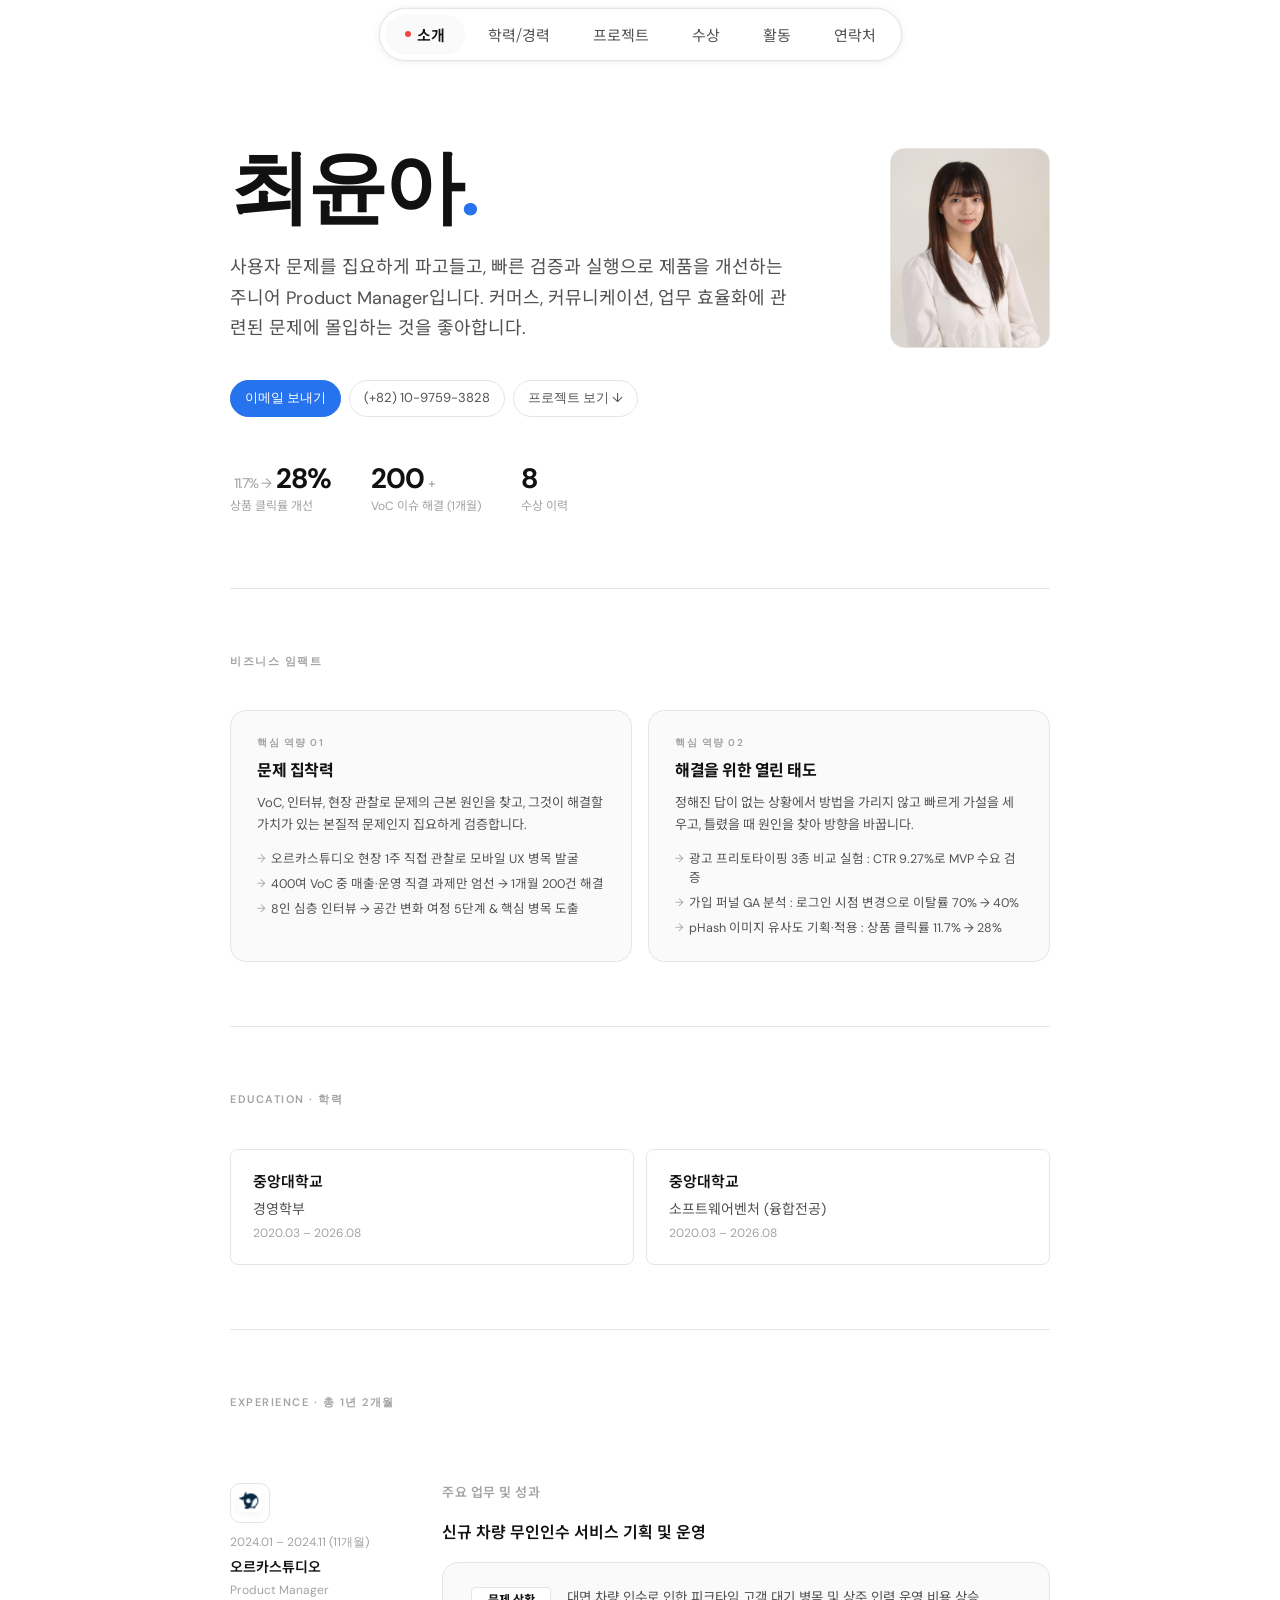
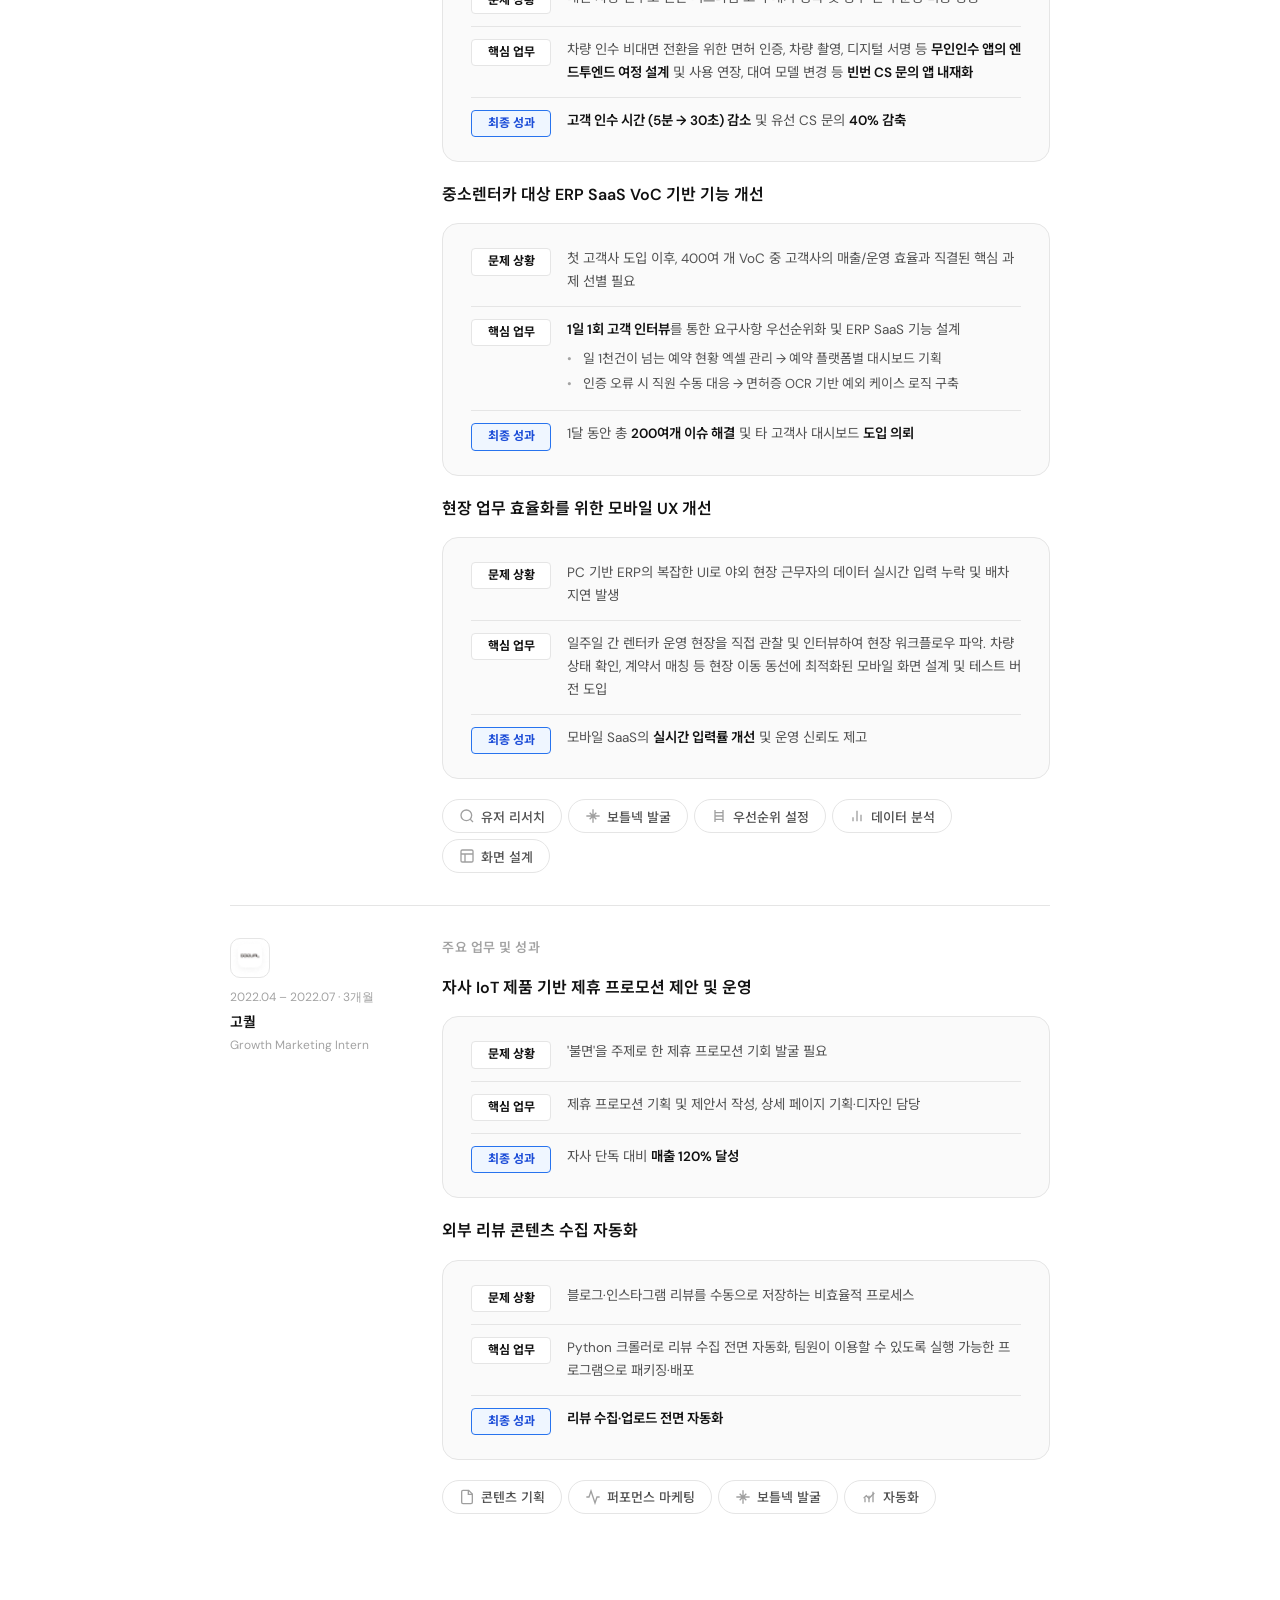
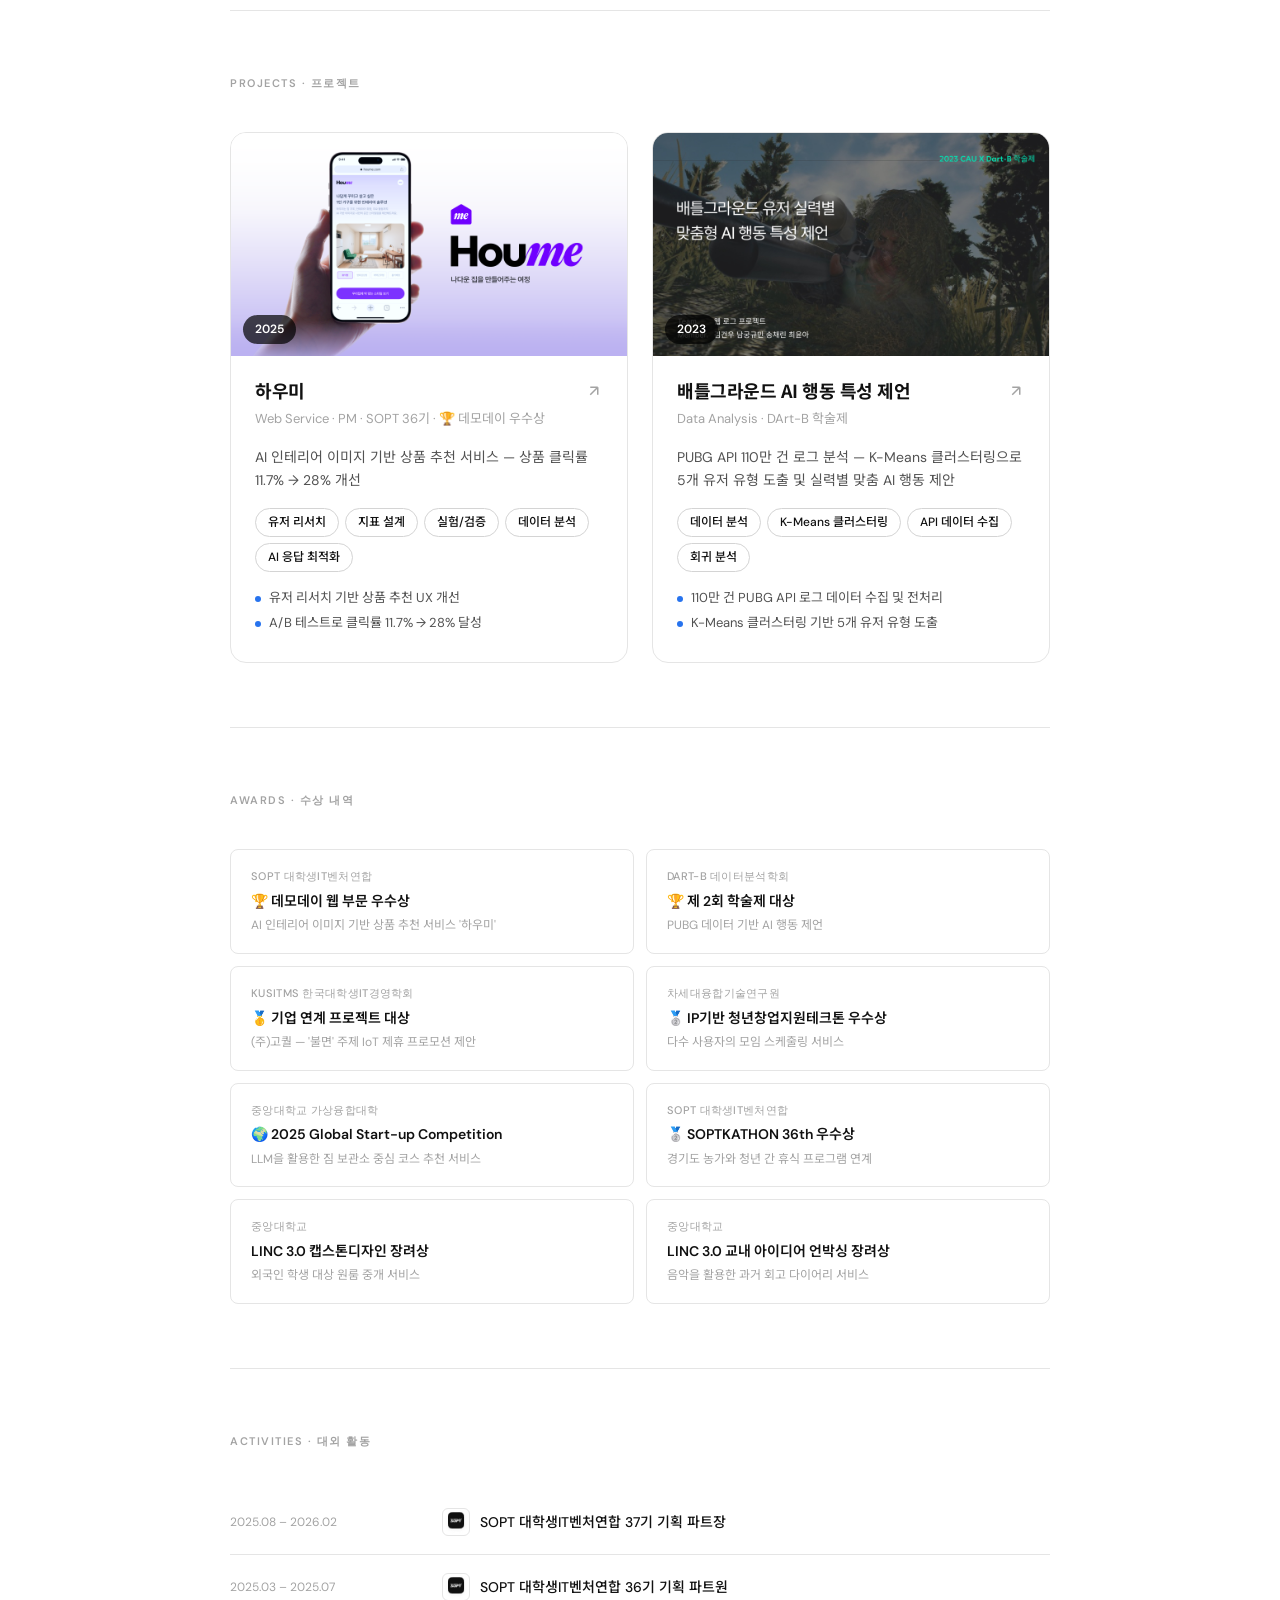
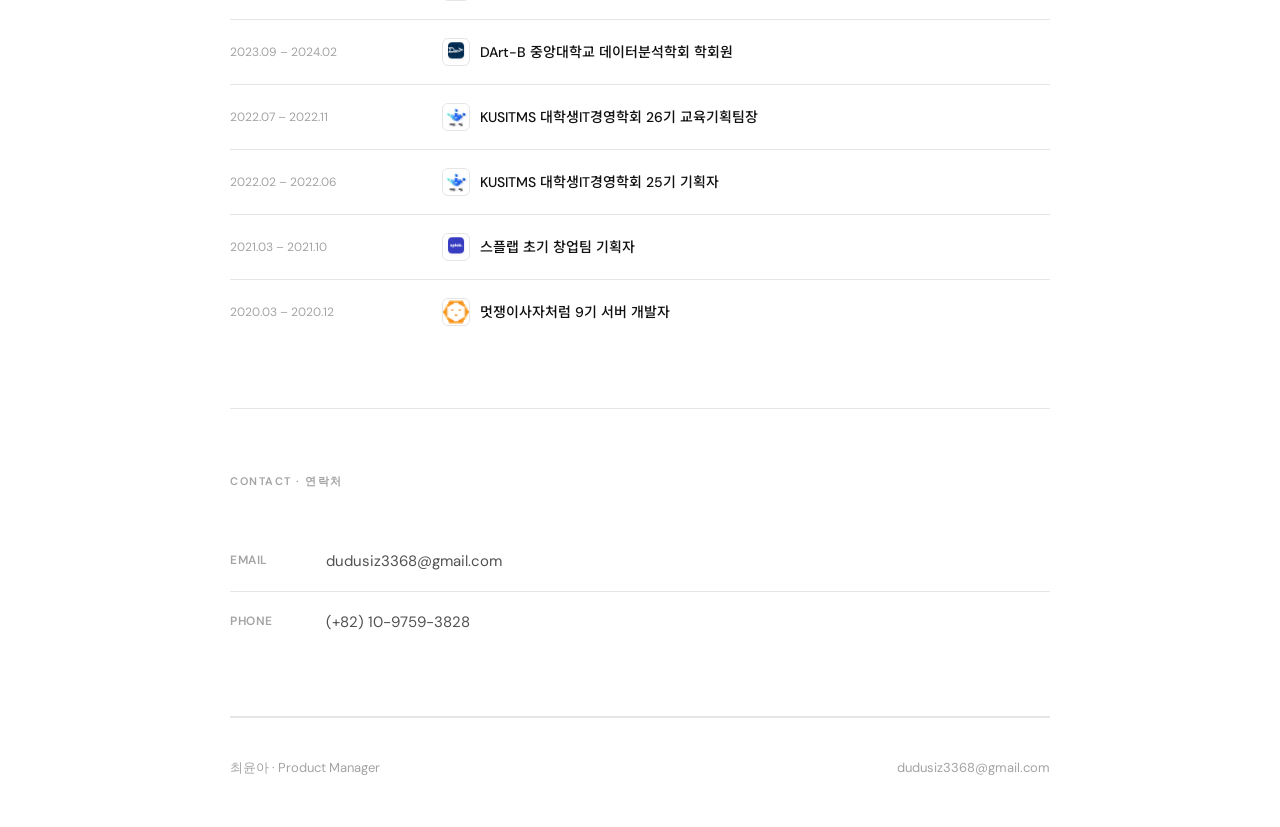
==== commit 68ceb17a: "edit content" ====
--- a/index.html
+++ b/index.html
@@ -157,7 +157,6 @@
             <ul>
               <li>일 1천건이 넘는 예약 현황 엑셀 관리 → 예약 플랫폼별 대시보드 기획</li>
               <li>인증 오류 시 직원 수동 대응 → 면허증 OCR 기반 예외 케이스 로직 구축</li>
-              <li>수동 가격 설정 관행 → 타사 판매가 추적 기반의 공급가 추천 기능 제안</li>
             </ul>
           </div>
         </div>
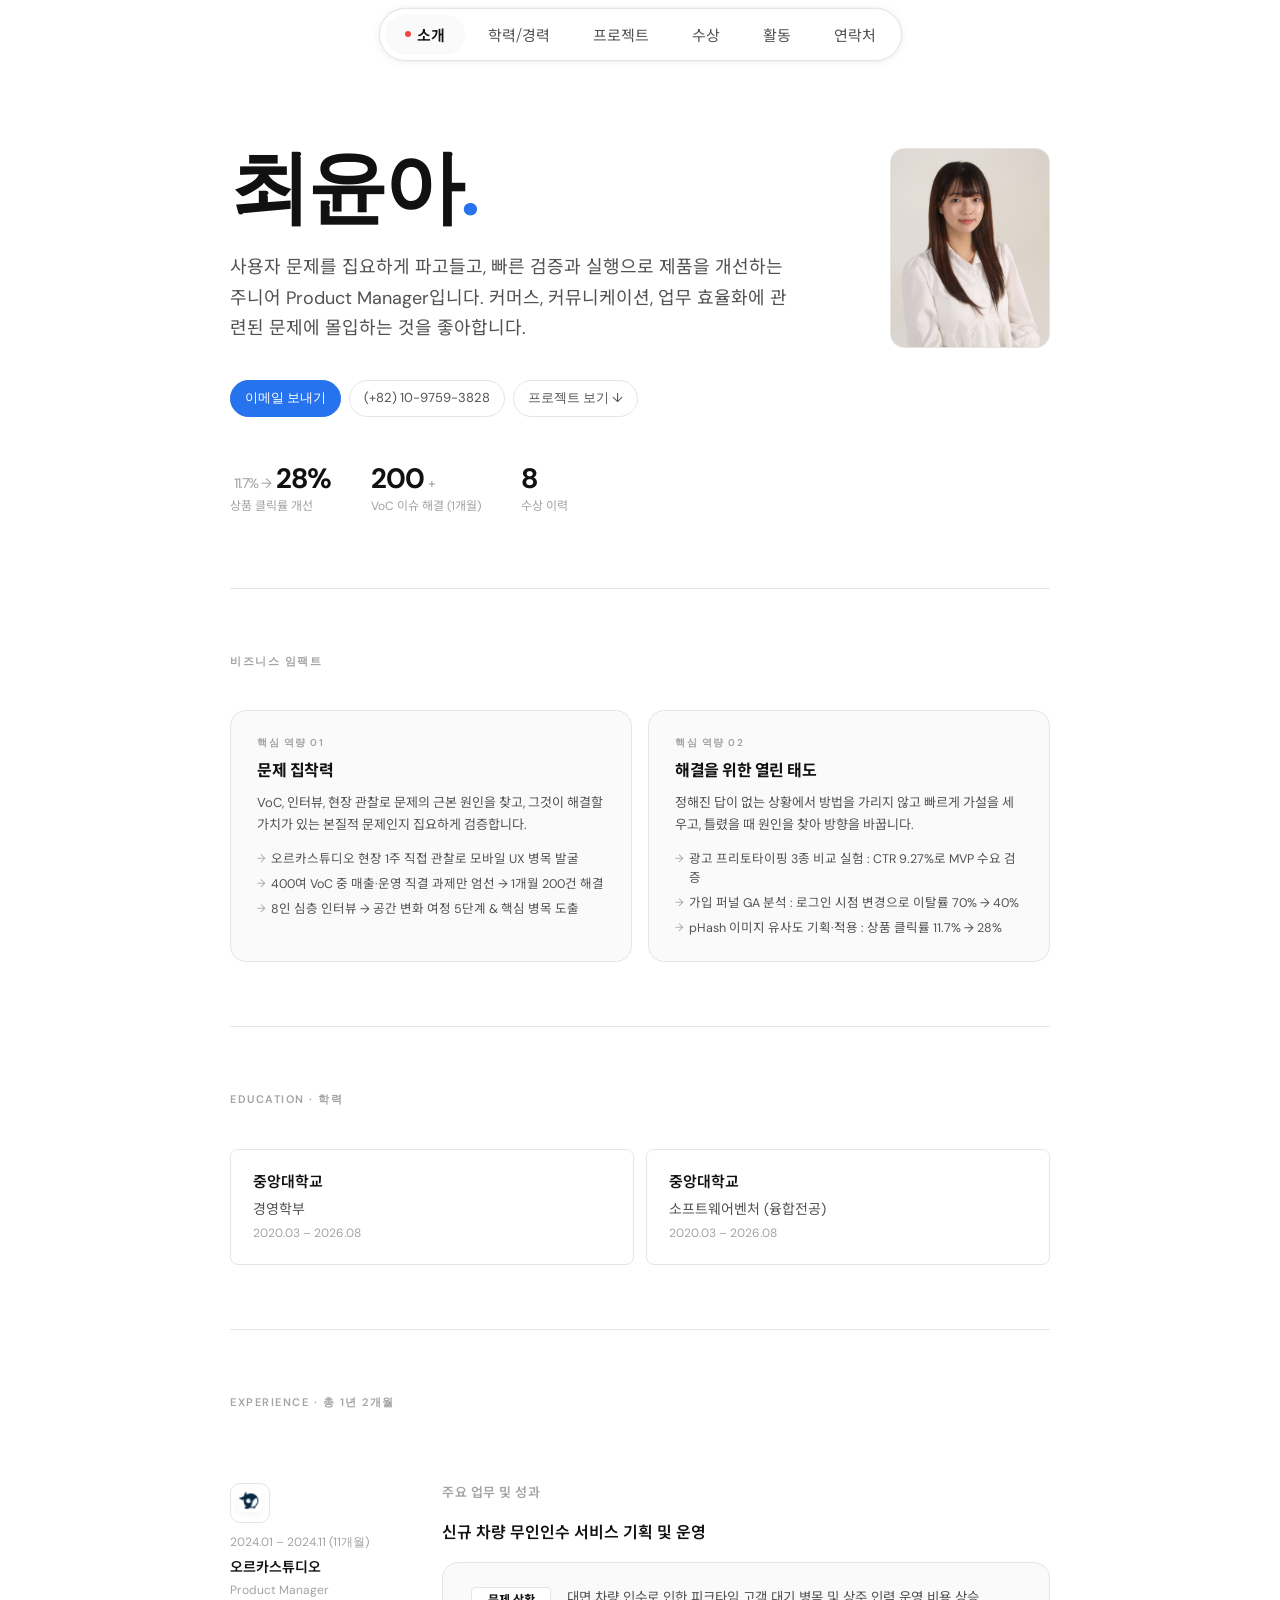
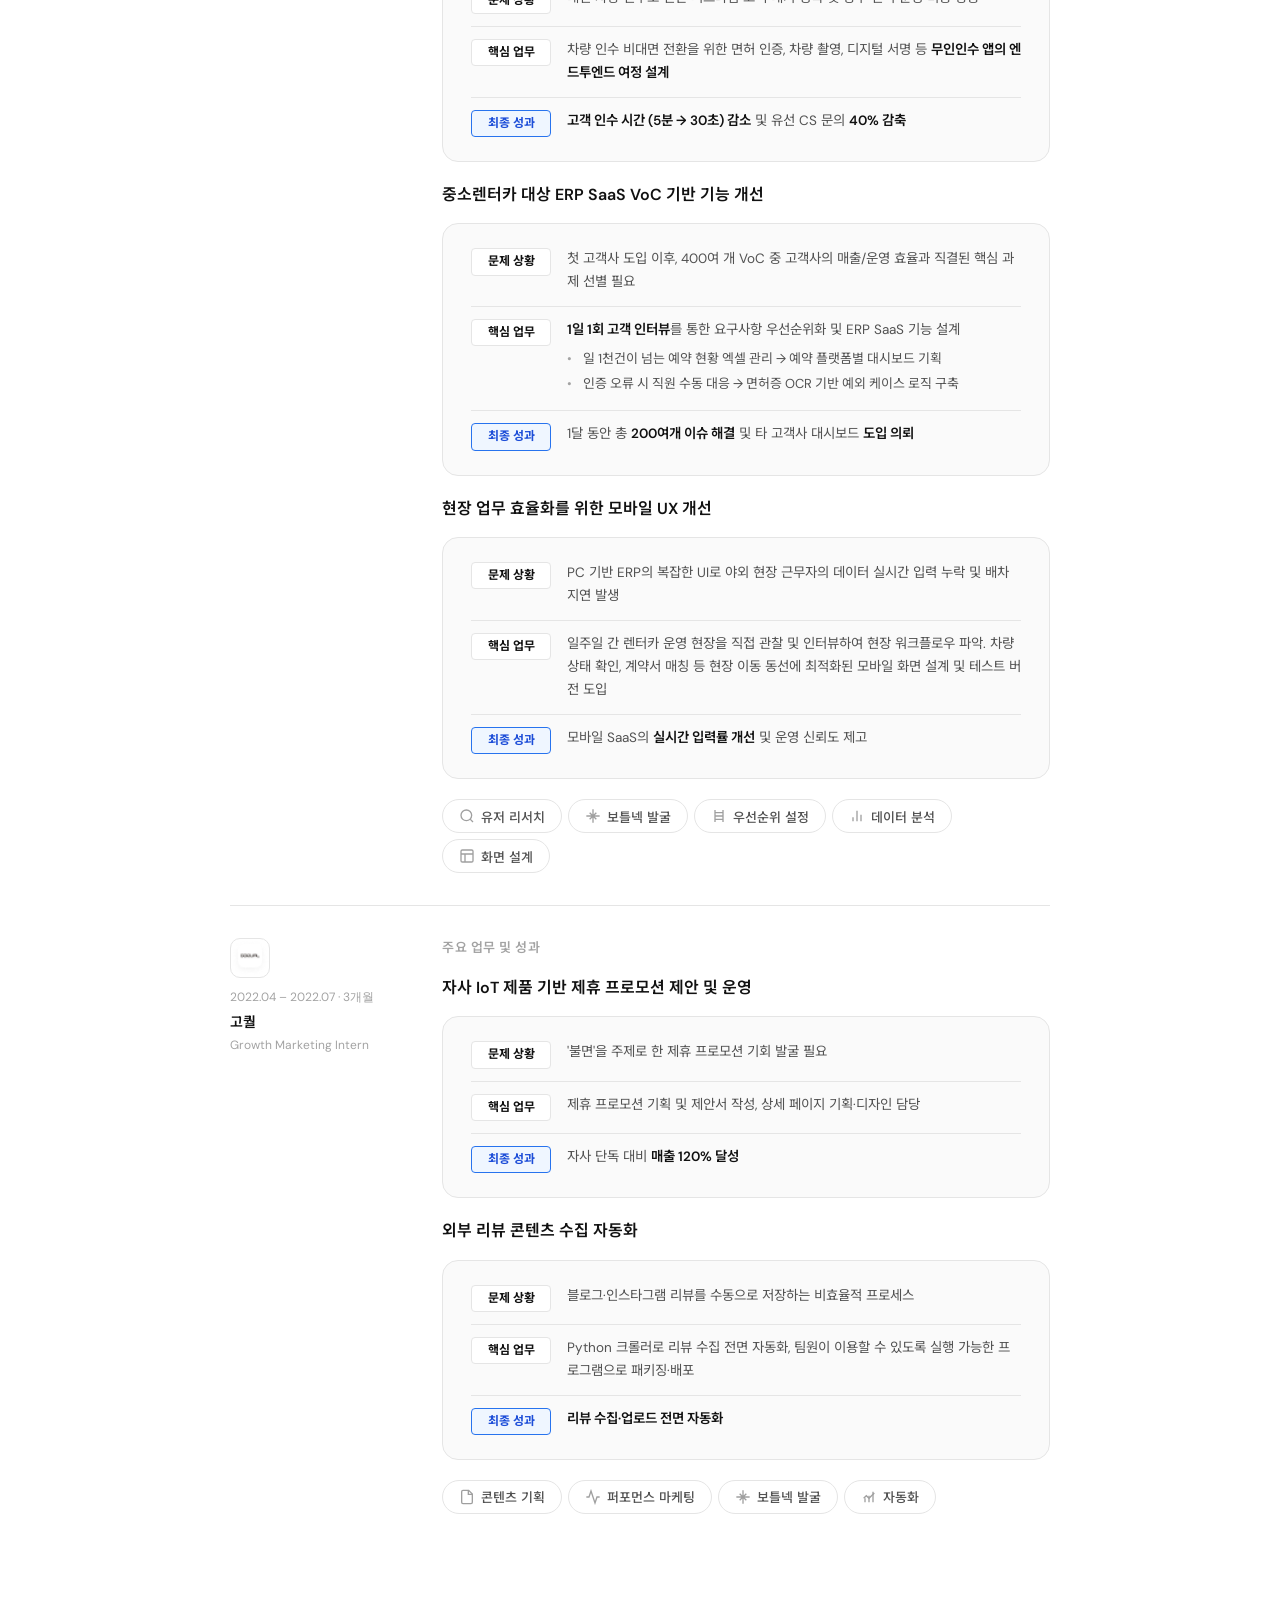
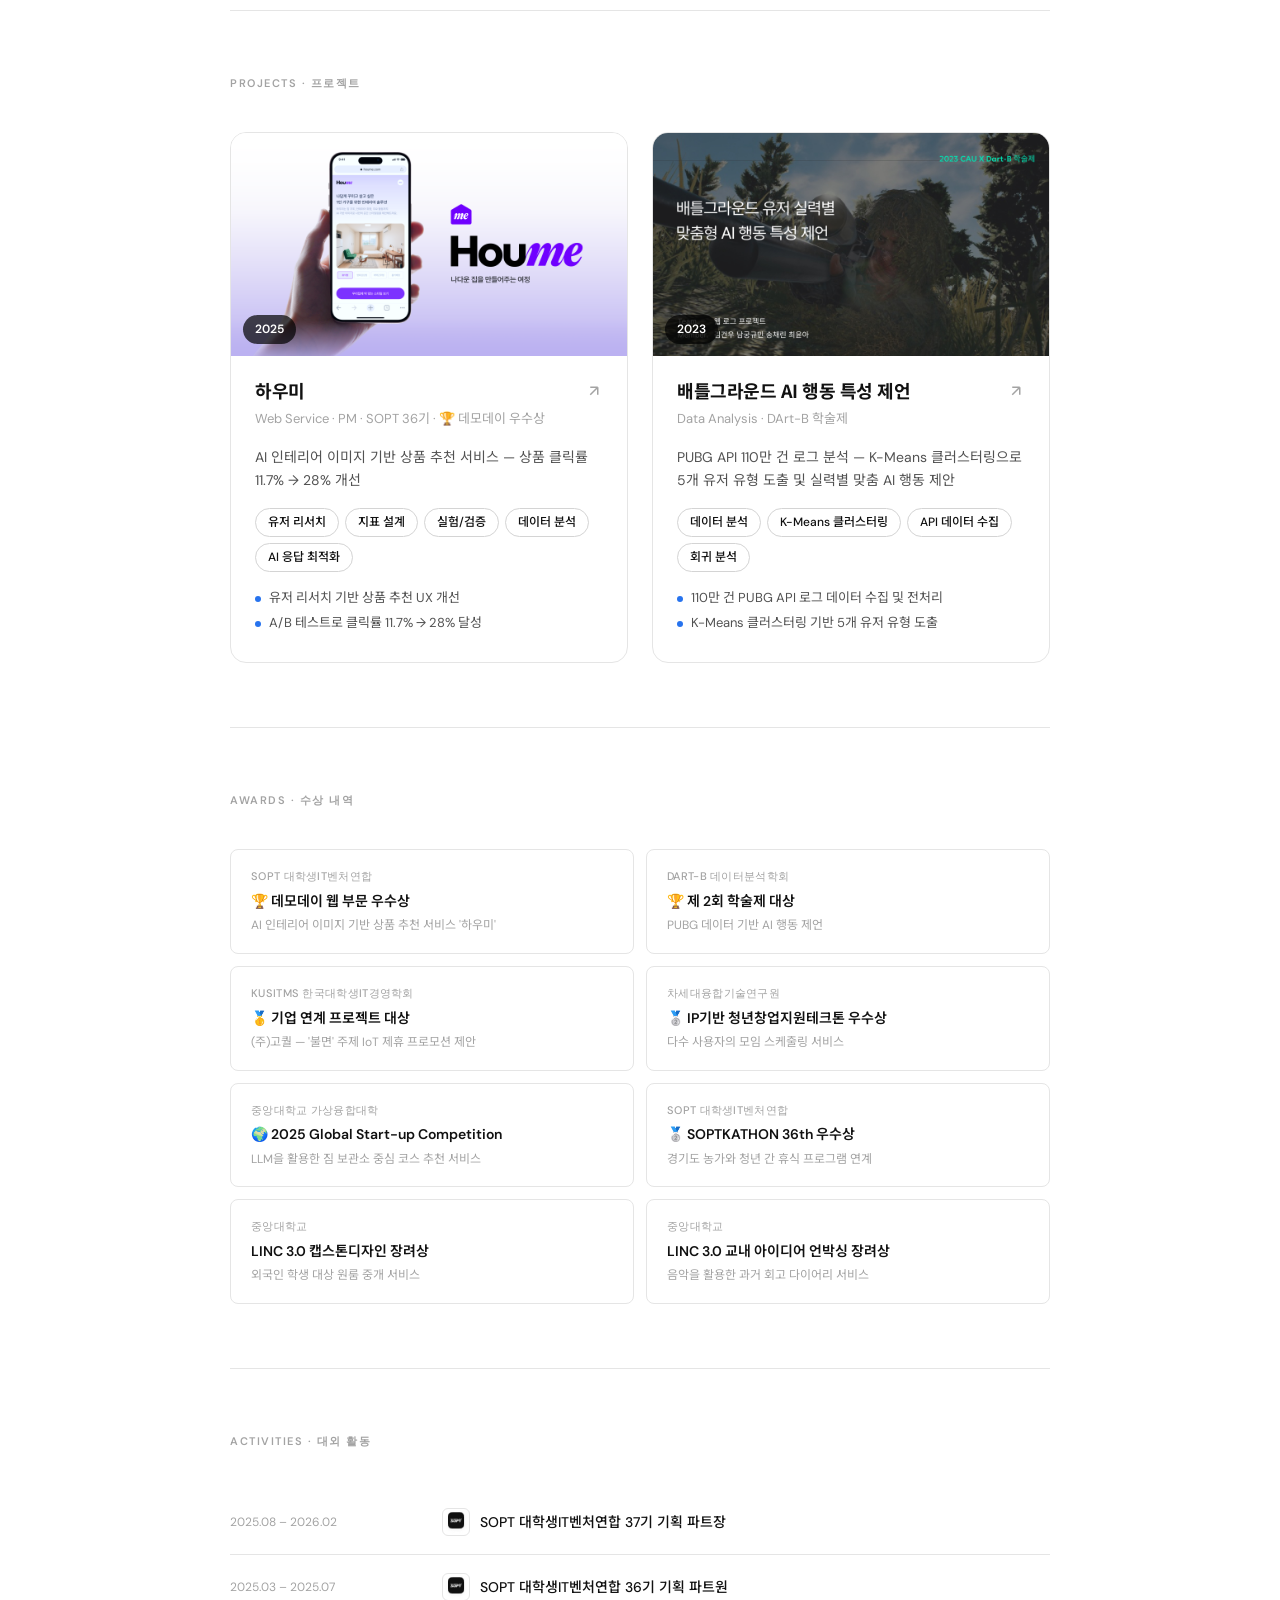
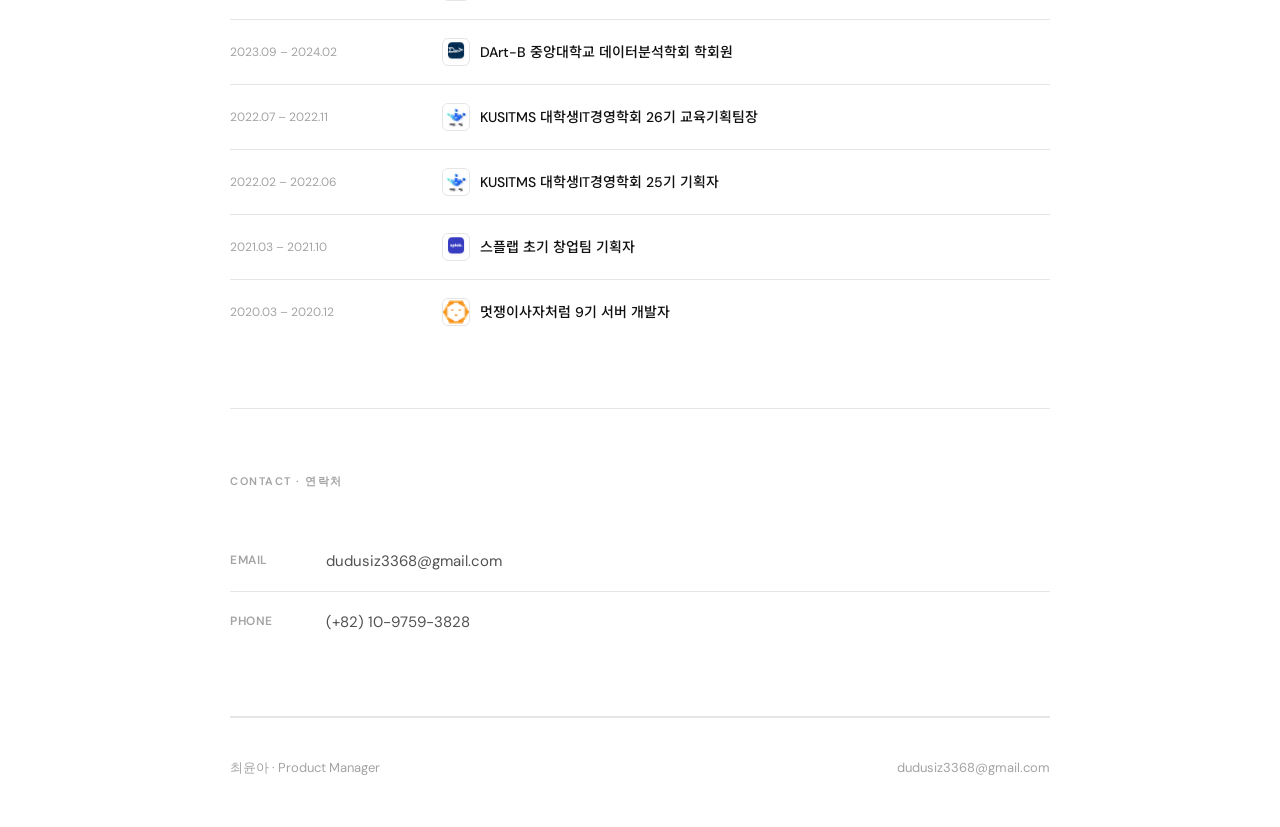
==== commit f9f67261: "edit content" ====
--- a/index.html
+++ b/index.html
@@ -137,7 +137,7 @@
         </div>
         <div class="exp-task-row">
           <span class="exp-task-label">핵심 업무</span>
-          <div class="exp-task-content">차량 인수 비대면 전환을 위한 면허 인증, 차량 촬영, 디지털 서명 등 <strong>무인인수 앱의 엔드투엔드 여정 설계</strong> 및 사용 연장, 대여 모델 변경 등 <strong>빈번 CS 문의 앱 내재화</strong></div>
+          <div class="exp-task-content">차량 인수 비대면 전환을 위한 면허 인증, 차량 촬영, 디지털 서명 등 <strong>무인인수 앱의 엔드투엔드 여정 설계</strong></div>
         </div>
         <div class="exp-task-row">
           <span class="exp-task-label result-label">최종 성과</span>
